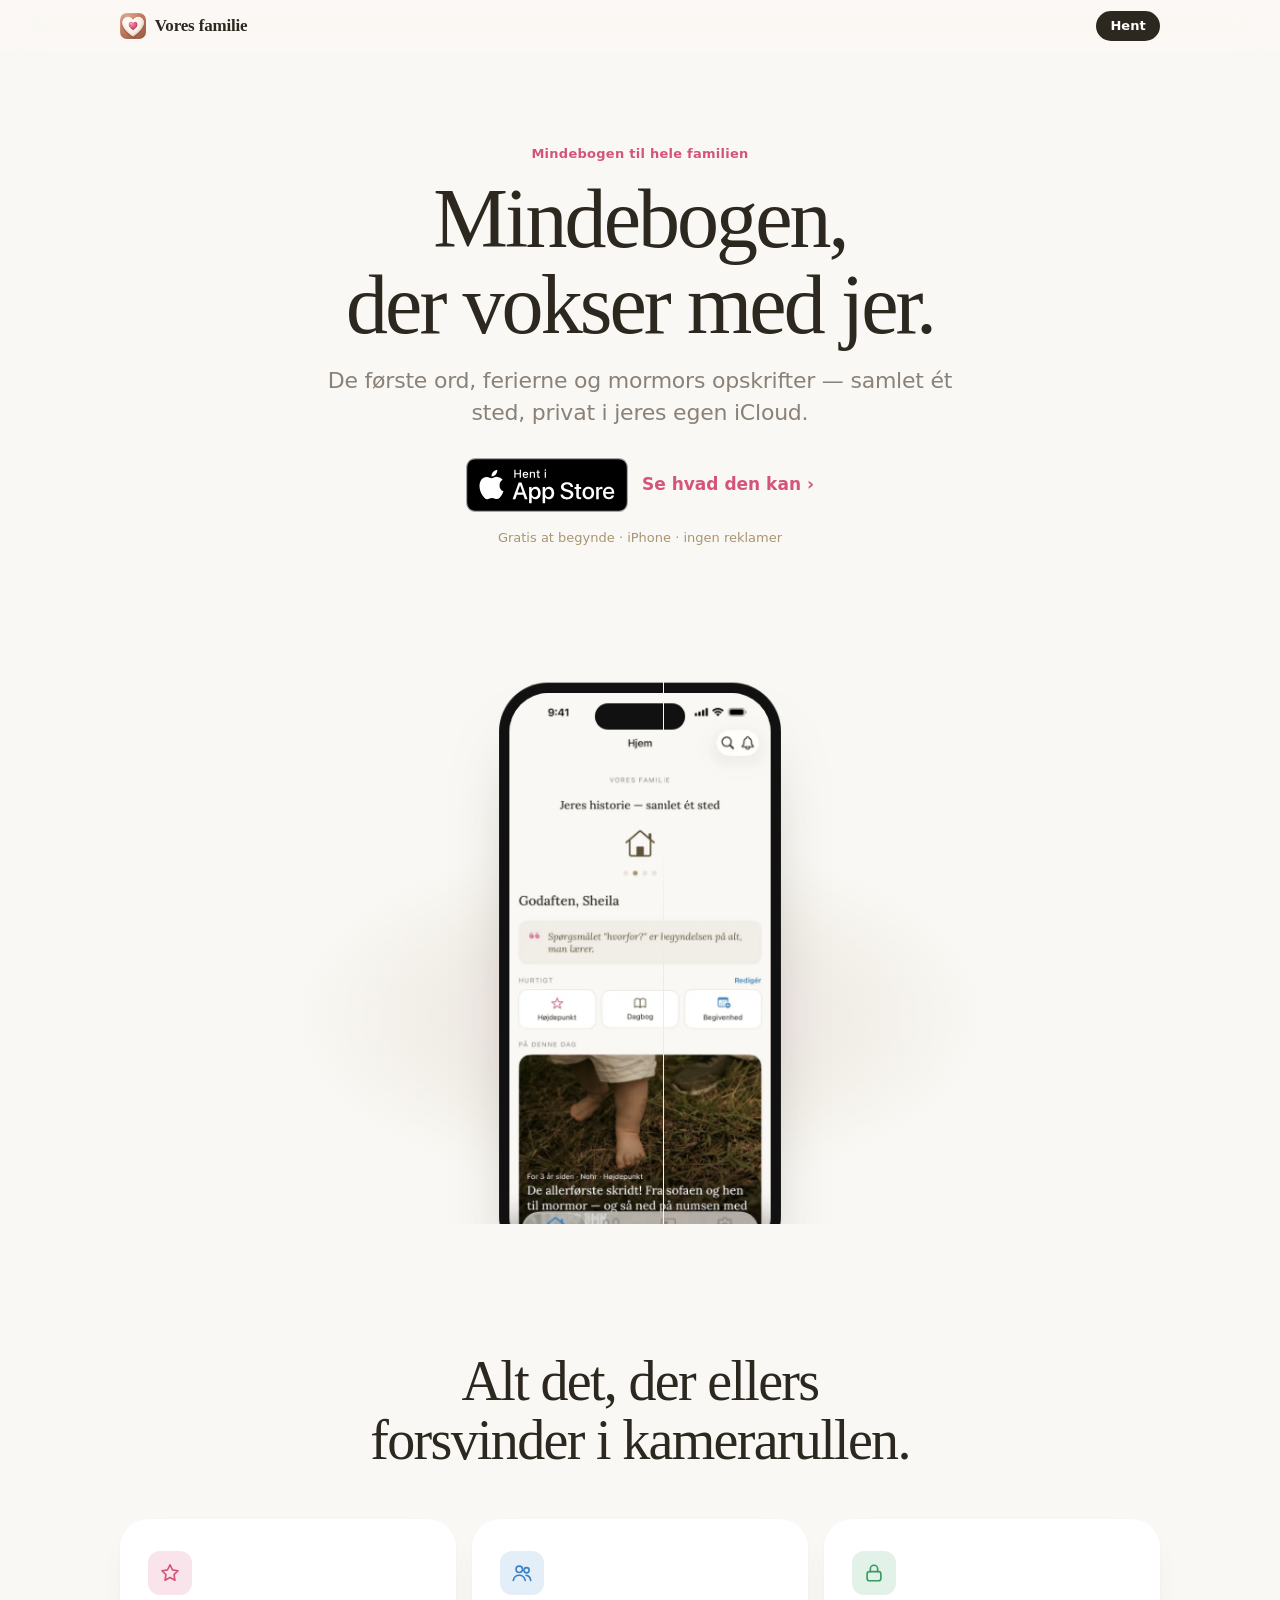
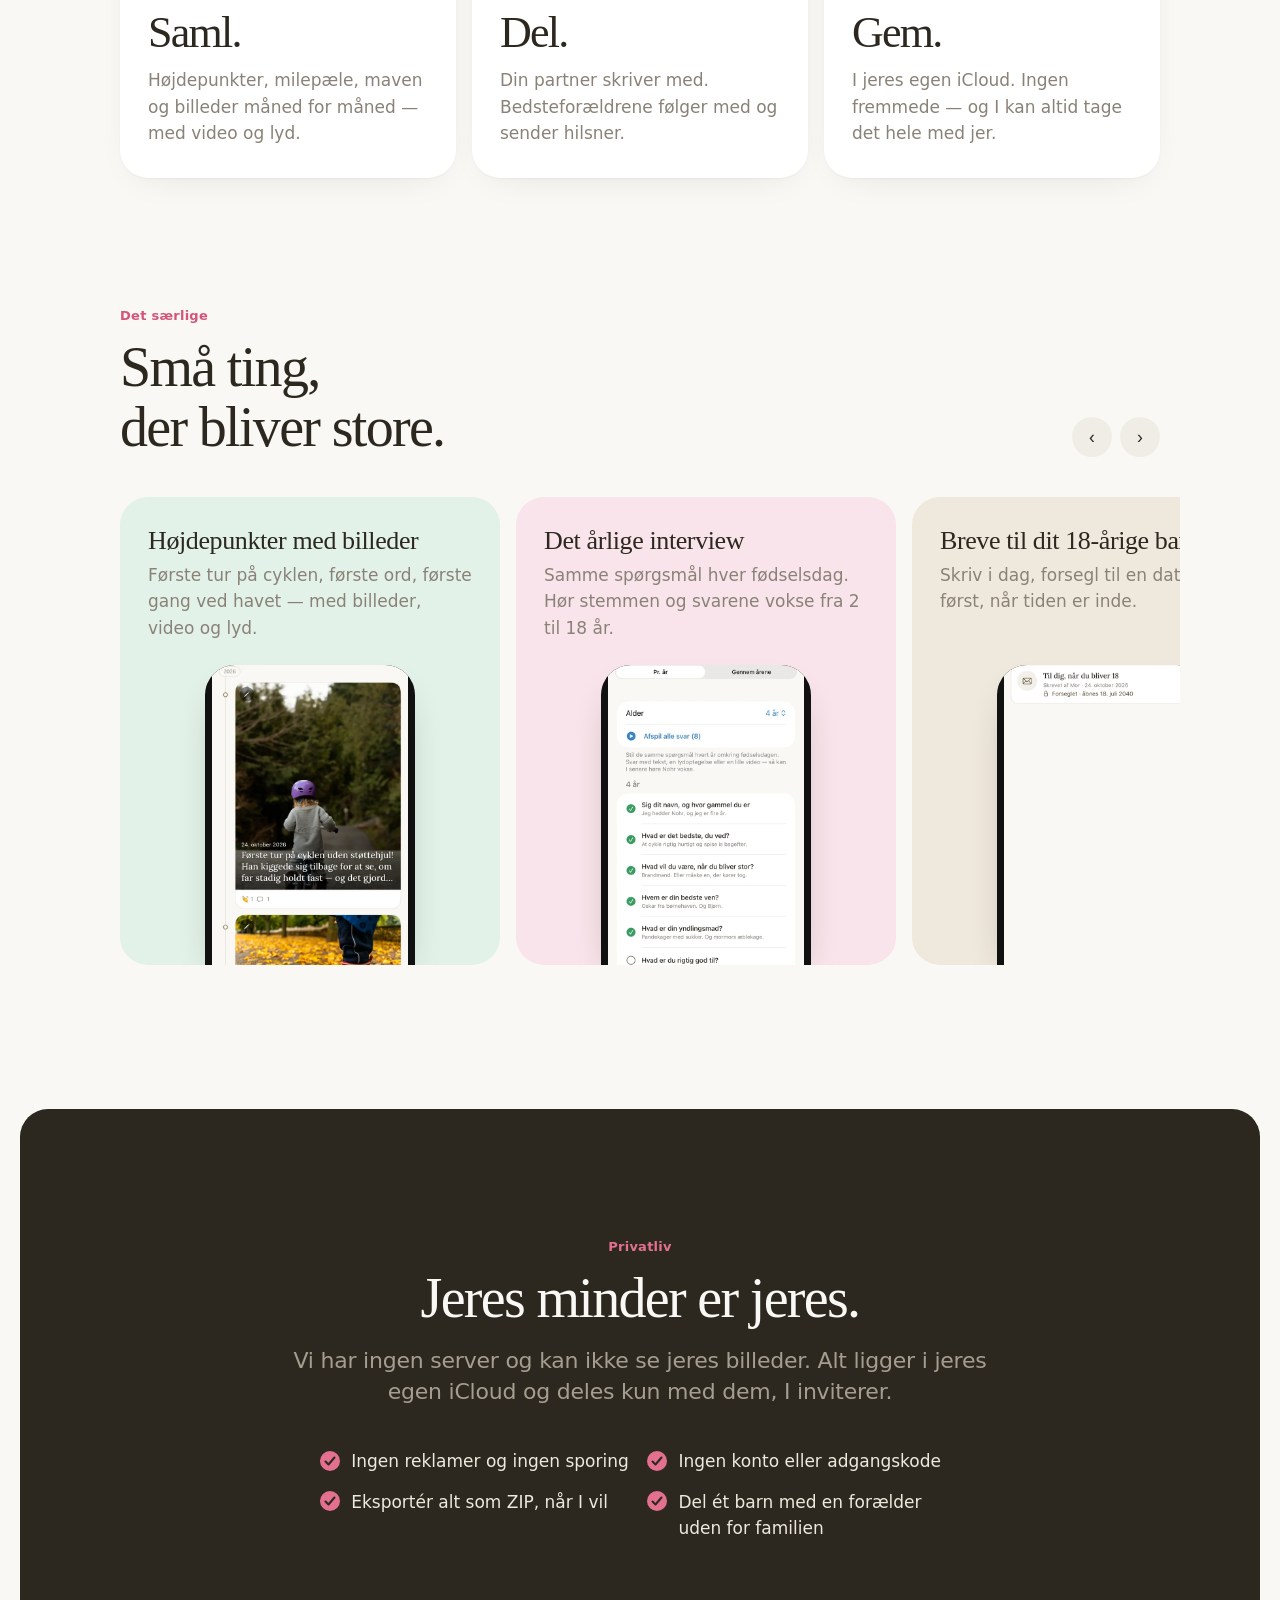
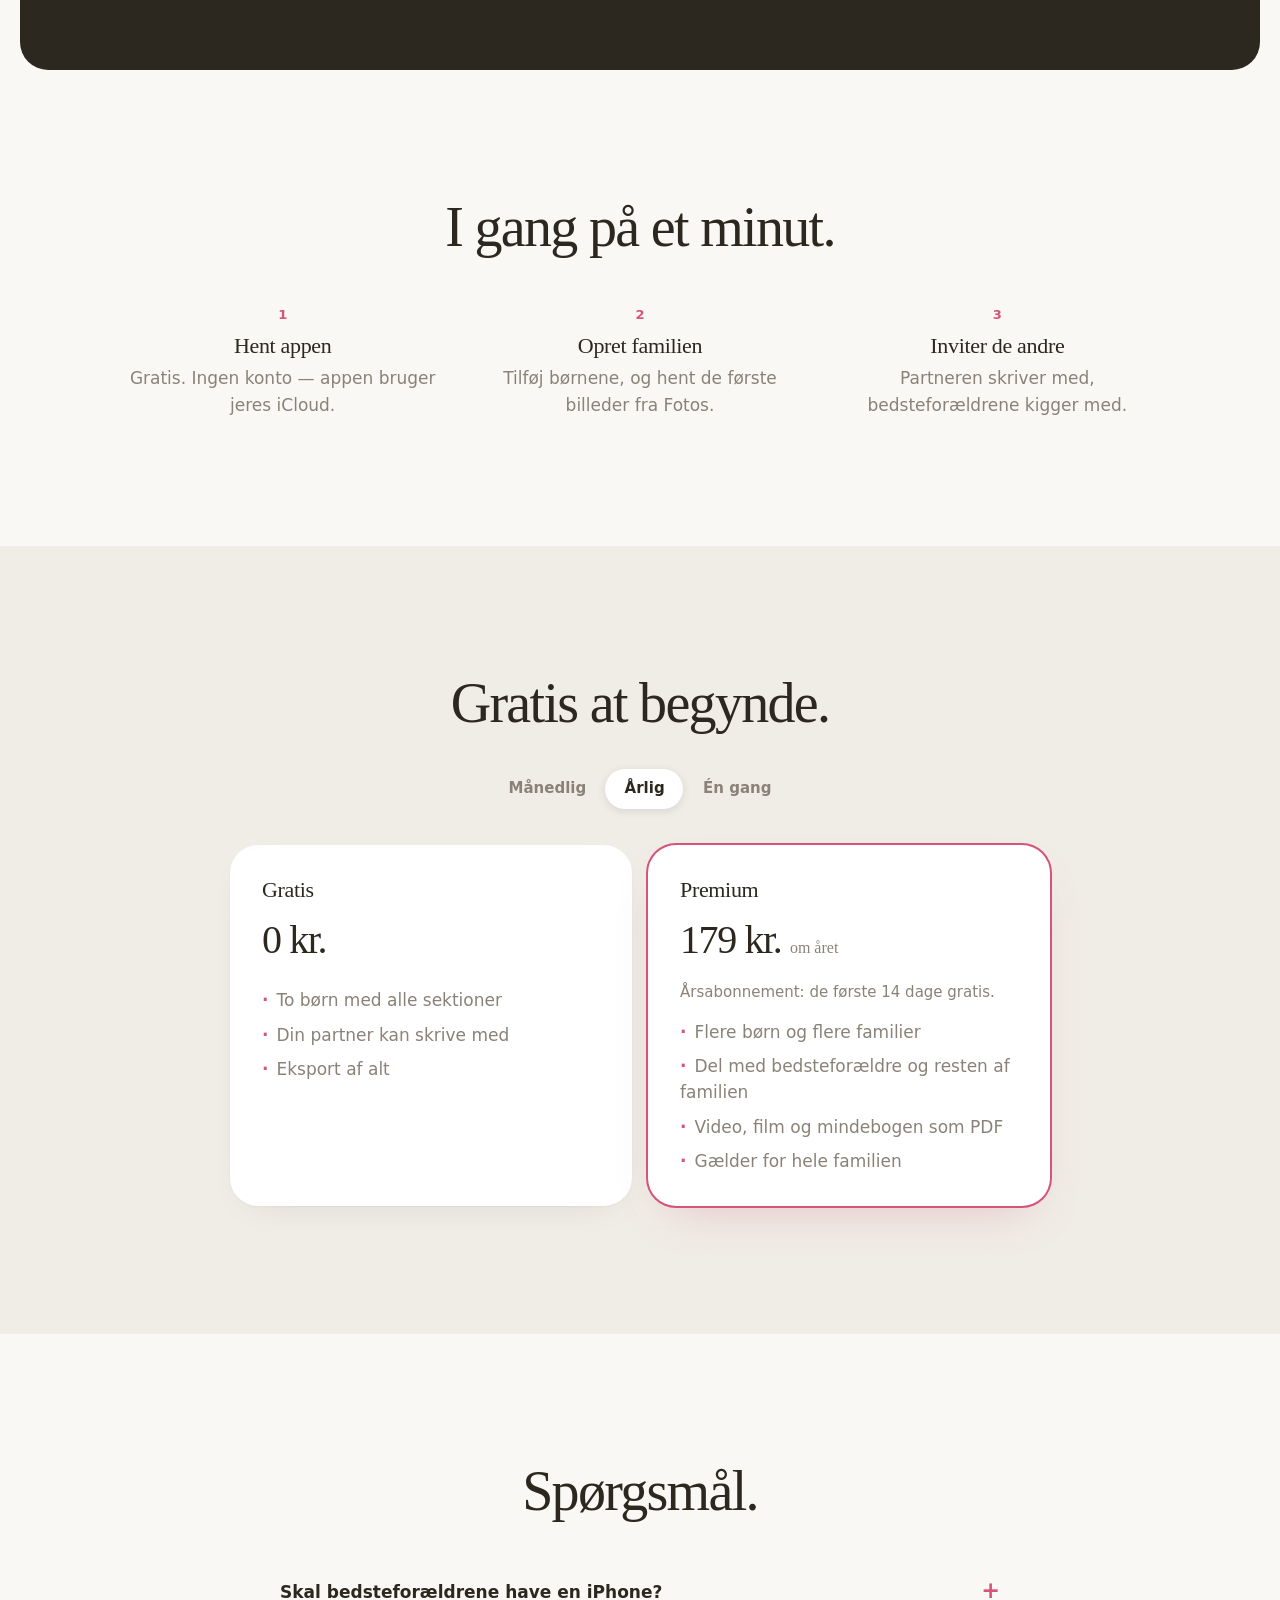
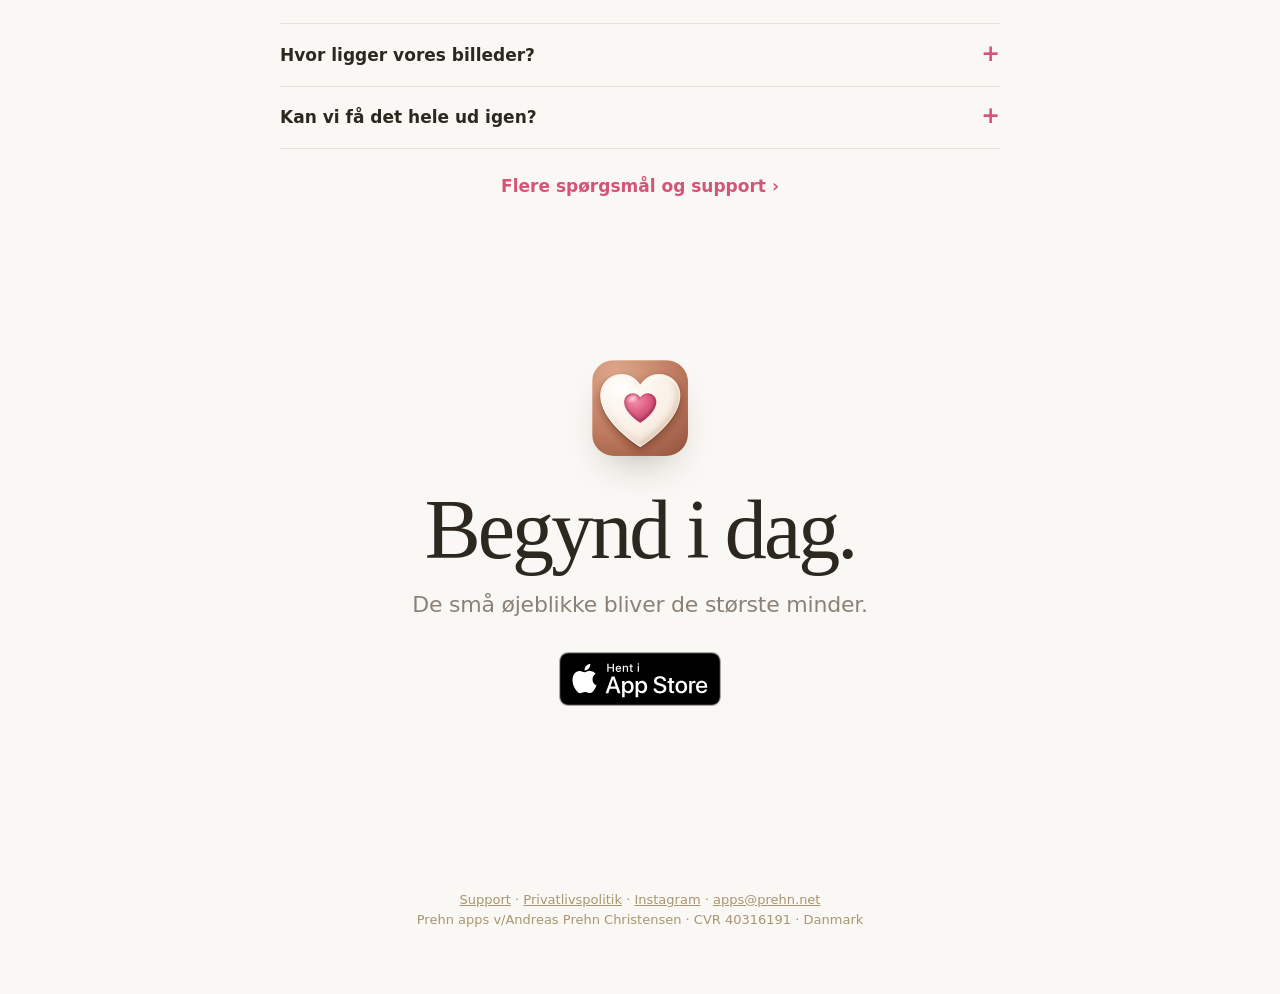
==== vores-familie/index.html @ 6f66a39d "Landing: nye skærmbilleder (nyt design) og billede på Breve-kortet (#50) Co-Authored-By: Claude Opus" ====
<!doctype html>
<html lang="da">
<head>
  <meta charset="utf-8">
  <meta name="viewport" content="width=device-width, initial-scale=1, viewport-fit=cover">
  <title>Vores familie — mindebogen, der vokser med jer</title>
  <meta name="description" content="Saml de første ord, ferierne og mormors opskrifter ét sted — privat i jeres egen iCloud. Mindebogen til hele familien på iPhone.">
  <link rel="icon" href="icon-180.png">
  <link rel="apple-touch-icon" href="icon-180.png">

  <!-- Delingskort på Facebook, Instagram, Messenger og iMessage -->
  <meta property="og:type" content="website">
  <meta property="og:title" content="Vores familie — mindebogen, der vokser med jer">
  <meta property="og:description" content="Saml de første ord, ferierne og mormors opskrifter ét sted — privat i jeres egen iCloud.">
  <meta property="og:image" content="https://apps.prehn.net/vores-familie/og-image.jpg">
  <meta property="og:locale" content="da_DK">
  <meta name="twitter:card" content="summary_large_image">

  <!-- Safari på iPhone viser en lille "Åbn i App Store"-bjælke øverst -->
  <meta name="apple-itunes-app" content="app-id=6823090981">
  <style>
    :root {
      color-scheme: light;
      /* Farver fra appens Theme.swift (lyst tema) */
      --bg:#faf8f4; --bg2:#f0ede6; --card:#ffffff; --text:#2c2820; --muted:#8a8278; --faint:#a89572; --sep:#e8e3db;
      --rose:#d4547a; --tint:#3b82c4; --green:#3a9b62; --brown:#5f5238; --ink:#2c2820;
      --rose-soft:#f8e4ea; --tint-soft:#e3eef8; --green-soft:#e2f2e8; --brown-soft:#efe8dc; --neutral-soft:#f3eee4;
      --radius:28px; --ease:cubic-bezier(.32,.72,0,1);
    }
    * { box-sizing:border-box; }
    html { font-size:100%; -webkit-text-size-adjust:100%; }
    body { margin:0; background:var(--bg); color:var(--text);
           font:1.0625rem/1.55 -apple-system, BlinkMacSystemFont, "SF Pro Text", system-ui, "Segoe UI", sans-serif;
           -webkit-font-smoothing:antialiased; }
    .serif { font-family:"New York", ui-serif, Georgia, "Times New Roman", serif; font-weight:500; }
    .wrap { max-width:1080px; margin:0 auto; padding:0 1.25rem; }
    p { margin:0; }
    a { color:inherit; }

    /* Typografi: tæt tracking og leading på store størrelser, neutral på brødtekst */
    .display { font-size:clamp(2.6rem, 8vw, 5.25rem); line-height:1.02; letter-spacing:-.035em; font-weight:500; margin:0; }
    .h2 { font-size:clamp(2rem, 5.2vw, 3.5rem); line-height:1.06; letter-spacing:-.03em; font-weight:500; margin:0; }
    .h3 { font-size:1.375rem; line-height:1.2; letter-spacing:-.015em; font-weight:500; margin:0 0 .35rem; }
    .eyebrow { font-size:.8125rem; font-weight:600; letter-spacing:.02em; color:var(--rose); margin-bottom:.75rem; }
    .lead { font-size:clamp(1.125rem, 2.2vw, 1.375rem); line-height:1.45; letter-spacing:-.01em; color:var(--muted); }
    .muted { color:var(--muted); }

    /* Glas-navigation: indhold scroller under; kant-fade i stedet for streg */
    .nav { position:fixed; inset:0 0 auto; z-index:20; height:52px;
           background:rgba(251,249,245,.72); backdrop-filter:blur(20px) saturate(180%); -webkit-backdrop-filter:blur(20px) saturate(180%); }
    .nav::after { content:""; position:absolute; left:0; right:0; top:100%; height:14px; pointer-events:none;
                  background:linear-gradient(rgba(44,40,32,.06), transparent); opacity:0; transition:opacity .3s; }
    .nav.scrolled::after { opacity:1; }
    .nav .wrap { height:100%; display:flex; align-items:center; justify-content:space-between; }
    .brand { display:flex; align-items:center; gap:.55rem; font-weight:600; letter-spacing:-.01em; text-decoration:none; }
    .brand img { width:26px; height:26px; border-radius:7px; }
    .pill { display:inline-flex; align-items:center; height:30px; padding:0 .9rem; border-radius:999px; background:var(--ink); color:#fff;
            font-size:.8125rem; font-weight:600; text-decoration:none; }

    /* Tryk-feedback straks ved pointer-down */
    .press { transition:transform .12s ease-out, opacity .12s; }
    .press:active, .press.down { transform:scale(.96); opacity:.85; }

    /* Hero */
    .hero { padding:clamp(6.5rem, 14vw, 9rem) 0 0; text-align:center; overflow:hidden; }
    .hero .lead { max-width:30em; margin:1.1rem auto 1.8rem; }
    .cta-row { display:flex; gap:.9rem; justify-content:center; align-items:center; flex-wrap:wrap; }
    /* Apples officielle "Hent i App Store"-knap (uændret, jf. Apples retningslinjer for marketing) */
    .store { display:inline-block; line-height:0; border-radius:12px; -webkit-tap-highlight-color:transparent; }
    .store img { height:54px; width:auto; display:block; }
    .store:focus-visible { outline:2px solid var(--rose); outline-offset:4px; }
    .link { color:var(--rose); font-weight:600; text-decoration:none; }
    .link:hover { text-decoration:underline; }
    .fine { font-size:.8125rem; color:var(--faint); margin-top:1rem; }

    /* Telefon, der rejser sig når man scroller (parallax via transform) */
    .stage { position:relative; margin-top:3.5rem; height:clamp(420px, 70vw, 620px); }
    .glow { position:absolute; left:50%; top:30%; width:min(900px, 140vw); aspect-ratio:2/1; transform:translateX(-50%);
            background:radial-gradient(closest-side, #f8e4ea 0%, #f0ede6 45%, transparent 75%); filter:blur(10px); }
    .phone { position:absolute; left:50%; top:0; width:300px; height:620px; margin-left:-150px; border-radius:52px;
             background:#111; padding:11px; box-shadow:0 50px 80px -40px rgba(44,40,32,.5), 0 0 0 1px rgba(255,255,255,.06) inset;
             will-change:transform; }
    .screen { position:relative; height:100%; border-radius:42px; background:var(--bg); overflow:hidden; padding:0; text-align:left; }
    .screen img { display:block; width:100%; height:100%; object-fit:cover; object-position:top; }
    .screen::before { content:""; position:absolute; top:11px; left:50%; transform:translateX(-50%); width:96px; height:28px; border-radius:20px; background:#111; }
    .hi { font-size:1.5rem; letter-spacing:-.02em; }
    .q { background:var(--bg2); border-radius:14px; padding:.7rem .85rem; font-size:.8125rem; font-style:italic; color:var(--muted); margin:.7rem 0 1rem; }
    .lbl { font-size:.6875rem; font-weight:600; letter-spacing:.06em; color:var(--faint); margin-bottom:.5rem; }
    .post { display:flex; gap:.6rem; background:#fff; border-radius:14px; padding:.5rem; margin-bottom:.5rem; box-shadow:0 1px 0 rgba(44,40,32,.05); }
    .post i { width:48px; height:48px; border-radius:10px; flex-shrink:0; }
    .post b { display:block; font-size:.625rem; font-weight:500; color:var(--faint); }
    .post span { font-size:.8125rem; line-height:1.3; }

    /* Sektioner */
    section { padding:clamp(4.5rem, 10vw, 8rem) 0; }
    .center { text-align:center; }
    .center .lead { max-width:32em; margin:1rem auto 0; }

    /* Tre løfter: store tal-agtige ord */
    .trio { display:grid; gap:1rem; margin-top:3rem; }
    @media (min-width:800px) { .trio { grid-template-columns:repeat(3,1fr); } }
    .tile { background:var(--card); border-radius:var(--radius); padding:2rem 1.75rem; text-align:left;
            box-shadow:0 1px 2px rgba(44,40,32,.04), 0 12px 40px -24px rgba(44,40,32,.18); }
    .tile .big { font-size:2.75rem; line-height:1; letter-spacing:-.04em; font-weight:500; margin-bottom:.8rem; }

    /* Funktioner som vandret karrusel med snap (native momentum + rubber-band på iOS) */
    .rail-head { display:flex; justify-content:space-between; align-items:end; gap:1rem; }
    .arrows { display:none; gap:.5rem; }
    @media (min-width:800px) { .arrows { display:flex; } }
    .arrow { width:40px; height:40px; border-radius:50%; border:0; background:var(--bg2); color:var(--text); font-size:1.1rem; cursor:pointer; }
    .rail { display:flex; gap:1rem; overflow-x:auto; scroll-snap-type:x mandatory; scroll-padding-inline:1.25rem;
            padding:2.5rem 1.25rem 1rem; margin:0 -1.25rem; scrollbar-width:none; overscroll-behavior-x:contain; }
    .rail::-webkit-scrollbar { display:none; }
    .slide { flex:0 0 min(82vw, 380px); scroll-snap-align:start; border-radius:var(--radius); padding:1.75rem; min-height:440px;
             display:flex; flex-direction:column; justify-content:space-between; overflow:hidden; position:relative; }
    .slide .h3 { font-size:1.625rem; }
    .slide p { color:var(--muted); }
    .slide .h3 { color:var(--text); }
    .slide .art { align-self:center; width:100%; max-width:260px; aspect-ratio:1; border-radius:22px; margin-top:1.5rem;
                  background:rgba(255,255,255,.6); display:flex; align-items:center; justify-content:center; }
    .slide .art svg { width:96px; height:96px; fill:none; stroke:currentColor; stroke-width:1.6; stroke-linecap:round; stroke-linejoin:round; }
    /* Skærmbillede fra appen som en lille telefon, der "stikker op" fra bunden af kortet */
    .slide .art.shot { aspect-ratio:auto; max-width:210px; height:300px; margin:1.5rem auto -1.75rem; background:#111;
                       border-radius:30px 30px 0 0; padding:7px 7px 0; overflow:hidden;
                       box-shadow:0 20px 40px -20px rgba(44,40,32,.45); }
    .slide .art.shot img { display:block; width:100%; height:auto; border-radius:24px 24px 0 0; }
    .sym { width:44px; height:44px; border-radius:12px; display:flex; align-items:center; justify-content:center; margin-bottom:1rem; }
    .sym svg { width:22px; height:22px; fill:none; stroke:currentColor; stroke-width:1.8; stroke-linecap:round; stroke-linejoin:round; }

    /* Privatliv: mørk, rolig */
    .dark { background:var(--ink); color:#faf8f4; border-radius:var(--radius); margin:0 1.25rem; }
    .dark .lead { color:#a59d90; }
    .dark .eyebrow { color:#e3708f; }
    .ticks { list-style:none; padding:0; margin:2.5rem auto 0; max-width:640px; display:grid; gap:.9rem; text-align:left; }
    @media (min-width:700px) { .ticks { grid-template-columns:1fr 1fr; } }
    .ticks li { display:flex; gap:.7rem; color:#eee8dd; }
    .ticks li::before { content:""; flex-shrink:0; width:20px; height:20px; margin-top:.15rem; border-radius:50%; background:#e3708f
      url("data:image/svg+xml,%3Csvg xmlns='http://www.w3.org/2000/svg' viewBox='0 0 20 20'%3E%3Cpath d='M5.5 10.5l3 3 6-7' fill='none' stroke='%232c2820' stroke-width='2' stroke-linecap='round' stroke-linejoin='round'/%3E%3C/svg%3E") center/contain no-repeat; }

    /* Trin */
    .steps { display:grid; gap:2rem; margin-top:3rem; }
    @media (min-width:800px) { .steps { grid-template-columns:repeat(3,1fr); } }
    .num { font-size:.8125rem; font-weight:600; color:var(--rose); margin-bottom:.5rem; }

    /* Pris: segmenteret kontrol */
    .seg { display:inline-flex; background:var(--bg2); border-radius:999px; padding:4px; margin-top:2rem; position:relative; }
    .seg button { position:relative; z-index:1; border:0; background:none; font:inherit; font-size:.9375rem; font-weight:600; padding:.5rem 1.2rem; border-radius:999px; cursor:pointer; color:var(--muted); transition:color .25s; }
    .seg button[aria-pressed=true] { color:var(--text); }
    .seg .thumb { position:absolute; top:4px; bottom:4px; border-radius:999px; background:#fff; box-shadow:0 2px 8px rgba(44,40,32,.12);
                  transition:left .4s var(--ease), width .4s var(--ease); }
    .prices { display:grid; gap:1rem; margin-top:2rem; text-align:left; }
    @media (min-width:800px) { .prices { grid-template-columns:1fr 1fr; max-width:820px; margin-inline:auto; } }
    .price { background:var(--card); border-radius:var(--radius); padding:2rem; box-shadow:0 1px 2px rgba(44,40,32,.04), 0 12px 40px -24px rgba(44,40,32,.18); }
    .price.premium { box-shadow:0 0 0 2px var(--rose), 0 20px 50px -24px rgba(201,74,112,.35); }
    .amount { font-size:2.5rem; letter-spacing:-.035em; font-weight:500; margin:.4rem 0 1rem; }
    .amount small { font-size:1rem; letter-spacing:0; font-weight:500; color:var(--muted); }
    .price ul { list-style:none; padding:0; margin:0; display:grid; gap:.5rem; color:var(--muted); }
    .price li::before { content:"·"; color:var(--rose); font-weight:700; margin-right:.5rem; }

    /* FAQ */
    .faq { max-width:720px; margin:2.5rem auto 0; }
    details { border-bottom:1px solid var(--sep); padding:1.1rem 0; }
    summary { cursor:pointer; list-style:none; display:flex; justify-content:space-between; gap:1rem; font-weight:600; font-size:1.0625rem; }
    summary::-webkit-details-marker { display:none; }
    summary::after { content:"+"; color:var(--rose); font-size:1.4rem; line-height:1; transition:transform .3s var(--ease); }
    details[open] summary::after { transform:rotate(45deg); }
    details p { margin-top:.6rem; color:var(--muted); }

    footer { padding:3rem 0 4rem; font-size:.8125rem; color:var(--faint); text-align:center; }

    /* Indtoning når sektioner kommer ind i billedet */
    .reveal { opacity:0; transform:translateY(24px); transition:opacity .9s var(--ease), transform .9s var(--ease); }
    .reveal.in { opacity:1; transform:none; }

    @media (prefers-reduced-motion: reduce) {
      .reveal { transform:none; transition:opacity .3s ease; }
      .phone { transform:none !important; }
      .seg .thumb, summary::after { transition:none; }
      .press:active, .press.down { transform:none; }
    }
    @media (prefers-reduced-transparency: reduce) {
      .nav { background:var(--bg); backdrop-filter:none; -webkit-backdrop-filter:none; }
    }
  </style>
</head>
<body>

<nav class="nav" id="nav">
  <div class="wrap">
    <a class="brand serif" href="#top"><img src="icon-180.png" alt="">Vores familie</a>
    <a class="pill press" href="#hent">Hent</a>
  </div>
</nav>

<main id="top">
  <section class="hero">
    <div class="wrap">
      <div class="eyebrow">Mindebogen til hele familien</div>
      <h1 class="display serif">Mindebogen,<br>der vokser med jer.</h1>
      <p class="lead">De første ord, ferierne og mormors opskrifter — samlet ét sted, privat i jeres egen iCloud.</p>
      <div class="cta-row">
        <a class="store press" href="https://apps.apple.com/dk/app/vores-familie/id6823090981" aria-label="Hent Vores familie i App Store"><img src="img/app-store-badge-da.svg" alt="Hent i App Store" width="162" height="54"></a>
        <a class="link" href="#funktioner">Se hvad den kan ›</a>
      </div>
      <p class="fine">Gratis at begynde · iPhone · ingen reklamer</p>
    </div>

    <div class="stage" aria-hidden="true">
      <div class="glow"></div>
      <div class="phone" id="phone">
        <div class="screen">
          <img src="img/01-hjem.webp" alt="Hjem i Vores familie: hilsen, dagens citat, På denne dag og Seneste i familien" width="600" height="1304">
        </div>
      </div>
    </div>
  </section>

  <!-- Tre løfter -->
  <section class="center">
    <div class="wrap">
      <h2 class="h2 serif reveal">Alt det, der ellers<br>forsvinder i kamerarullen.</h2>
      <div class="trio">
        <div class="tile reveal"><div class="sym" style="background:var(--rose-soft);color:var(--rose)"><svg viewBox="0 0 24 24"><path d="M12 3l2.7 5.6 6.1.9-4.4 4.3 1 6.1L12 17l-5.4 2.9 1-6.1L3.2 9.5l6.1-.9z"/></svg></div><div class="big serif">Saml.</div><p class="muted">Højdepunkter, milepæle, maven og billeder måned for måned — med video og lyd.</p></div>
        <div class="tile reveal"><div class="sym" style="background:var(--tint-soft);color:var(--tint)"><svg viewBox="0 0 24 24"><circle cx="9" cy="8" r="3.5"/><path d="M2.5 20c.8-3.6 3.5-5.5 6.5-5.5s5.7 1.9 6.5 5.5"/><circle cx="17" cy="9" r="2.8"/><path d="M16.5 14.6c2.6.2 4.4 1.9 5 5.4"/></svg></div><div class="big serif">Del.</div><p class="muted">Din partner skriver med. Bedsteforældrene følger med og sender hilsner.</p></div>
        <div class="tile reveal"><div class="sym" style="background:var(--green-soft);color:var(--green)"><svg viewBox="0 0 24 24"><rect x="4.5" y="10.5" width="15" height="10" rx="2.5"/><path d="M8 10.5V7.5a4 4 0 0 1 8 0v3"/></svg></div><div class="big serif">Gem.</div><p class="muted">I jeres egen iCloud. Ingen fremmede — og I kan altid tage det hele med jer.</p></div>
      </div>
    </div>
  </section>

  <!-- Funktioner: swipe-karrusel -->
  <section id="funktioner" style="padding-top:0">
    <div class="wrap">
      <div class="rail-head reveal">
        <div><div class="eyebrow">Det særlige</div><h2 class="h2 serif">Små ting,<br>der bliver store.</h2></div>
        <div class="arrows"><button class="arrow press" data-dir="-1" aria-label="Forrige">‹</button><button class="arrow press" data-dir="1" aria-label="Næste">›</button></div>
      </div>
      <div class="rail" id="rail">
        <article class="slide" style="background:var(--green-soft);color:var(--green)"><div><h3 class="h3 serif">Højdepunkter med billeder</h3><p>Første tur på cyklen, første ord, første gang ved havet — med billeder, video og lyd.</p></div><div class="art shot"><img src="img/04-hoejdepunkter.webp" alt="Højdepunkt: første tur på cyklen" loading="lazy" width="600" height="1304"></div></article>
        <article class="slide" style="background:var(--rose-soft);color:var(--rose)"><div><h3 class="h3 serif">Det årlige interview</h3><p>Samme spørgsmål hver fødselsdag. Hør stemmen og svarene vokse fra 2 til 18 år.</p></div><div class="art shot"><img src="img/05-interview.webp" alt="Det årlige interview med svar fra 4 år" loading="lazy" width="600" height="1304"></div></article>
        <article class="slide" style="background:var(--brown-soft);color:var(--brown)"><div><h3 class="h3 serif">Breve til dit 18-årige barn</h3><p>Skriv i dag, forsegl til en dato. Åbnes først, når tiden er inde.</p></div><div class="art shot"><img src="img/11-breve.webp" alt="Brevet Til dig, når du bliver 18 — forseglet til 2040" loading="lazy" width="600" height="1304"></div></article>
        <article class="slide" style="background:var(--green-soft);color:var(--green)"><div><h3 class="h3 serif">Mindebogen som rigtig bog</h3><p>Ét kapitel for hvert år — som PDF til skærmen eller klar til trykkeriet.</p></div><div class="art"><svg viewBox="0 0 24 24"><path d="M5 4.5h11.5A2.5 2.5 0 0 1 19 7v13H7.5A2.5 2.5 0 0 1 5 17.5z"/><path d="M5 17.5A2.5 2.5 0 0 1 7.5 15H19"/></svg></div></article>
        <article class="slide" style="background:var(--neutral-soft);color:var(--brown)"><div><h3 class="h3 serif">Familiens opskrifter</h3><p>Mormors æblekage og historien bag, delt med hele familien.</p></div><div class="art shot"><img src="img/08-opskrifter.webp" alt="Familiens opskrifter: Fars pandekager og Mormors æblekage" loading="lazy" width="600" height="1304"></div></article>
        <article class="slide" style="background:var(--brown-soft);color:var(--brown)"><div><h3 class="h3 serif">Familiens traditioner</h3><p>Juleaftens rækkefølge og fødselsdagssangen — husket og givet videre.</p></div><div class="art shot"><img src="img/09-traditioner.webp" alt="Traditionen Juleaften hos farmor" loading="lazy" width="600" height="1304"></div></article>
        <article class="slide" style="background:var(--tint-soft);color:var(--tint)"><div><h3 class="h3 serif">Rejser og steder</h3><p>Sommerferien i Skagen med billeder og kort — så I kan huske, hvor det hele skete.</p></div><div class="art shot"><img src="img/10-rejser.webp" alt="Rejsen Sommerferie i Skagen med kort" loading="lazy" width="600" height="1304"></div></article>
      </div>
    </div>
  </section>

  <!-- Privatliv -->
  <section class="dark center">
    <div class="wrap">
      <div class="eyebrow reveal">Privatliv</div>
      <h2 class="h2 serif reveal">Jeres minder er jeres.</h2>
      <p class="lead reveal">Vi har ingen server og kan ikke se jeres billeder. Alt ligger i jeres egen iCloud og deles kun med dem, I inviterer.</p>
      <ul class="ticks reveal">
        <li>Ingen reklamer og ingen sporing</li>
        <li>Ingen konto eller adgangskode</li>
        <li>Eksportér alt som ZIP, når I vil</li>
        <li>Del ét barn med en forælder uden for familien</li>
      </ul>
    </div>
  </section>

  <!-- Trin -->
  <section class="center">
    <div class="wrap">
      <h2 class="h2 serif reveal">I gang på et minut.</h2>
      <div class="steps">
        <div class="reveal"><div class="num">1</div><h3 class="h3 serif">Hent appen</h3><p class="muted">Gratis. Ingen konto — appen bruger jeres iCloud.</p></div>
        <div class="reveal"><div class="num">2</div><h3 class="h3 serif">Opret familien</h3><p class="muted">Tilføj børnene, og hent de første billeder fra Fotos.</p></div>
        <div class="reveal"><div class="num">3</div><h3 class="h3 serif">Inviter de andre</h3><p class="muted">Partneren skriver med, bedsteforældrene kigger med.</p></div>
      </div>
    </div>
  </section>

  <!-- Pris -->
  <section class="center" style="background:var(--bg2)">
    <div class="wrap">
      <h2 class="h2 serif reveal">Gratis at begynde.</h2>
      <div class="seg reveal" id="seg" role="group" aria-label="Betaling">
        <span class="thumb" id="thumb"></span>
        <button class="press" aria-pressed="false" data-p="md">Månedlig</button>
        <button class="press" aria-pressed="true" data-p="yr">Årlig</button>
        <button class="press" aria-pressed="false" data-p="once">Én gang</button>
      </div>
      <div class="prices">
        <div class="price reveal">
          <h3 class="h3 serif">Gratis</h3>
          <div class="amount serif">0 kr.</div>
          <ul><li>To børn med alle sektioner</li><li>Din partner kan skrive med</li><li>Eksport af alt</li></ul>
        </div>
        <div class="price premium reveal">
          <h3 class="h3 serif">Premium</h3>
          <div class="amount serif" id="amount">179 kr. <small>om året</small></div>
          <p class="muted" style="margin:-.4rem 0 .9rem;font-size:.9375rem">Årsabonnement: de første 14 dage gratis.</p>
          <ul><li>Flere børn og flere familier</li><li>Del med bedsteforældre og resten af familien</li><li>Video, film og mindebogen som PDF</li><li>Gælder for hele familien</li></ul>
        </div>
      </div>
    </div>
  </section>

  <!-- FAQ -->
  <section>
    <div class="wrap">
      <h2 class="h2 serif center reveal">Spørgsmål.</h2>
      <div class="faq">
        <details><summary>Skal bedsteforældrene have en iPhone?</summary><p>Ja, appen findes til iPhone.</p></details>
        <details><summary>Hvor ligger vores billeder?</summary><p>I jeres egen iCloud. Vi har ingen server og kan ikke se jeres indhold.</p></details>
        <details><summary>Kan vi få det hele ud igen?</summary><p>Ja. Under Mere → Eksportér alt får I én ZIP-fil med billeder, video, tekster og en PDF-mindebog for hvert barn.</p></details>
      </div>
      <p class="center" style="margin-top:1.5rem"><a class="link" href="support/">Flere spørgsmål og support ›</a></p>
    </div>
  </section>

  <!-- Sidste opfordring -->
  <section class="center" id="hent" style="padding-top:2rem">
    <div class="wrap">
      <img src="icon-180.png" alt="" width="96" height="96" style="border-radius:22px; box-shadow:0 20px 40px -20px rgba(44,40,32,.4)" class="reveal">
      <h2 class="display serif reveal" style="margin-top:1.5rem">Begynd i dag.</h2>
      <p class="lead reveal" style="margin:1rem auto 2rem">De små øjeblikke bliver de største minder.</p>
      <a class="store press" href="https://apps.apple.com/dk/app/vores-familie/id6823090981" aria-label="Hent Vores familie i App Store"><img src="img/app-store-badge-da.svg" alt="Hent i App Store" width="162" height="54"></a>
    </div>
  </section>
</main>

<footer>
  <a href="support/">Support</a> · <a href="privatliv/">Privatlivspolitik</a> · <a href="https://www.instagram.com/voresfamilieapp/">Instagram</a> · <a href="mailto:apps@prehn.net">apps@prehn.net</a><br>
  Prehn apps v/Andreas Prehn Christensen · CVR 40316191 · Danmark
</footer>

<script>
  const reduce = matchMedia('(prefers-reduced-motion: reduce)').matches;

  // Kant-skygge under glas-navigationen, kun når indhold ligger under den
  const nav = document.getElementById('nav');
  const phone = document.getElementById('phone');
  let ticking = false;
  function onScroll() {
    if (ticking) return; ticking = true;
    requestAnimationFrame(() => {
      const y = scrollY;
      nav.classList.toggle('scrolled', y > 4);
      // Telefonen rejser sig og retter sig op, mens man scroller forbi toppen
      if (!reduce) {
        const t = Math.min(y / 500, 1);
        phone.style.transform = `translateY(${60 - t * 60}px) scale(${0.94 + t * 0.06})`;
      }
      ticking = false;
    });
  }
  addEventListener('scroll', onScroll, { passive:true }); onScroll();

  // Feedback på pointer-down (ikke først ved slip)
  document.querySelectorAll('.press').forEach(el => {
    el.addEventListener('pointerdown', () => el.classList.add('down'));
    ['pointerup','pointerleave','pointercancel'].forEach(e => el.addEventListener(e, () => el.classList.remove('down')));
  });

  // Indtoning når sektioner kommer i syne
  const io = new IntersectionObserver(es => es.forEach(e => { if (e.isIntersecting) { e.target.classList.add('in'); io.unobserve(e.target); } }),
                                      { rootMargin:'0px 0px -10% 0px' });
  document.querySelectorAll('.reveal').forEach(el => io.observe(el));

  // Pile til karrusellen (scroll-snap giver momentum og fjeder på iPhone)
  const rail = document.getElementById('rail');
  document.querySelectorAll('.arrow').forEach(b => b.addEventListener('click', () => {
    const w = rail.querySelector('.slide').getBoundingClientRect().width + 16;
    rail.scrollBy({ left: w * +b.dataset.dir, behavior: reduce ? 'auto' : 'smooth' });
  }));

  // Segmenteret pris-vælger med glidende markør
  const seg = document.getElementById('seg'), thumb = document.getElementById('thumb'), amount = document.getElementById('amount');
  function place(btn) { thumb.style.left = btn.offsetLeft + 'px'; thumb.style.width = btn.offsetWidth + 'px'; }
  seg.querySelectorAll('button').forEach(b => b.addEventListener('click', () => {
    seg.querySelectorAll('button').forEach(x => x.setAttribute('aria-pressed', x === b));
    place(b);
    amount.innerHTML = { yr: '179 kr. <small>om året</small>', md: '19 kr. <small>om måneden</small>', once: '499 kr. <small>én gang, for altid</small>' }[b.dataset.p];
  }));
  addEventListener('load', () => place(seg.querySelector('[aria-pressed=true]')));
  addEventListener('resize', () => place(seg.querySelector('[aria-pressed=true]')));
</script>
</body>
</html>
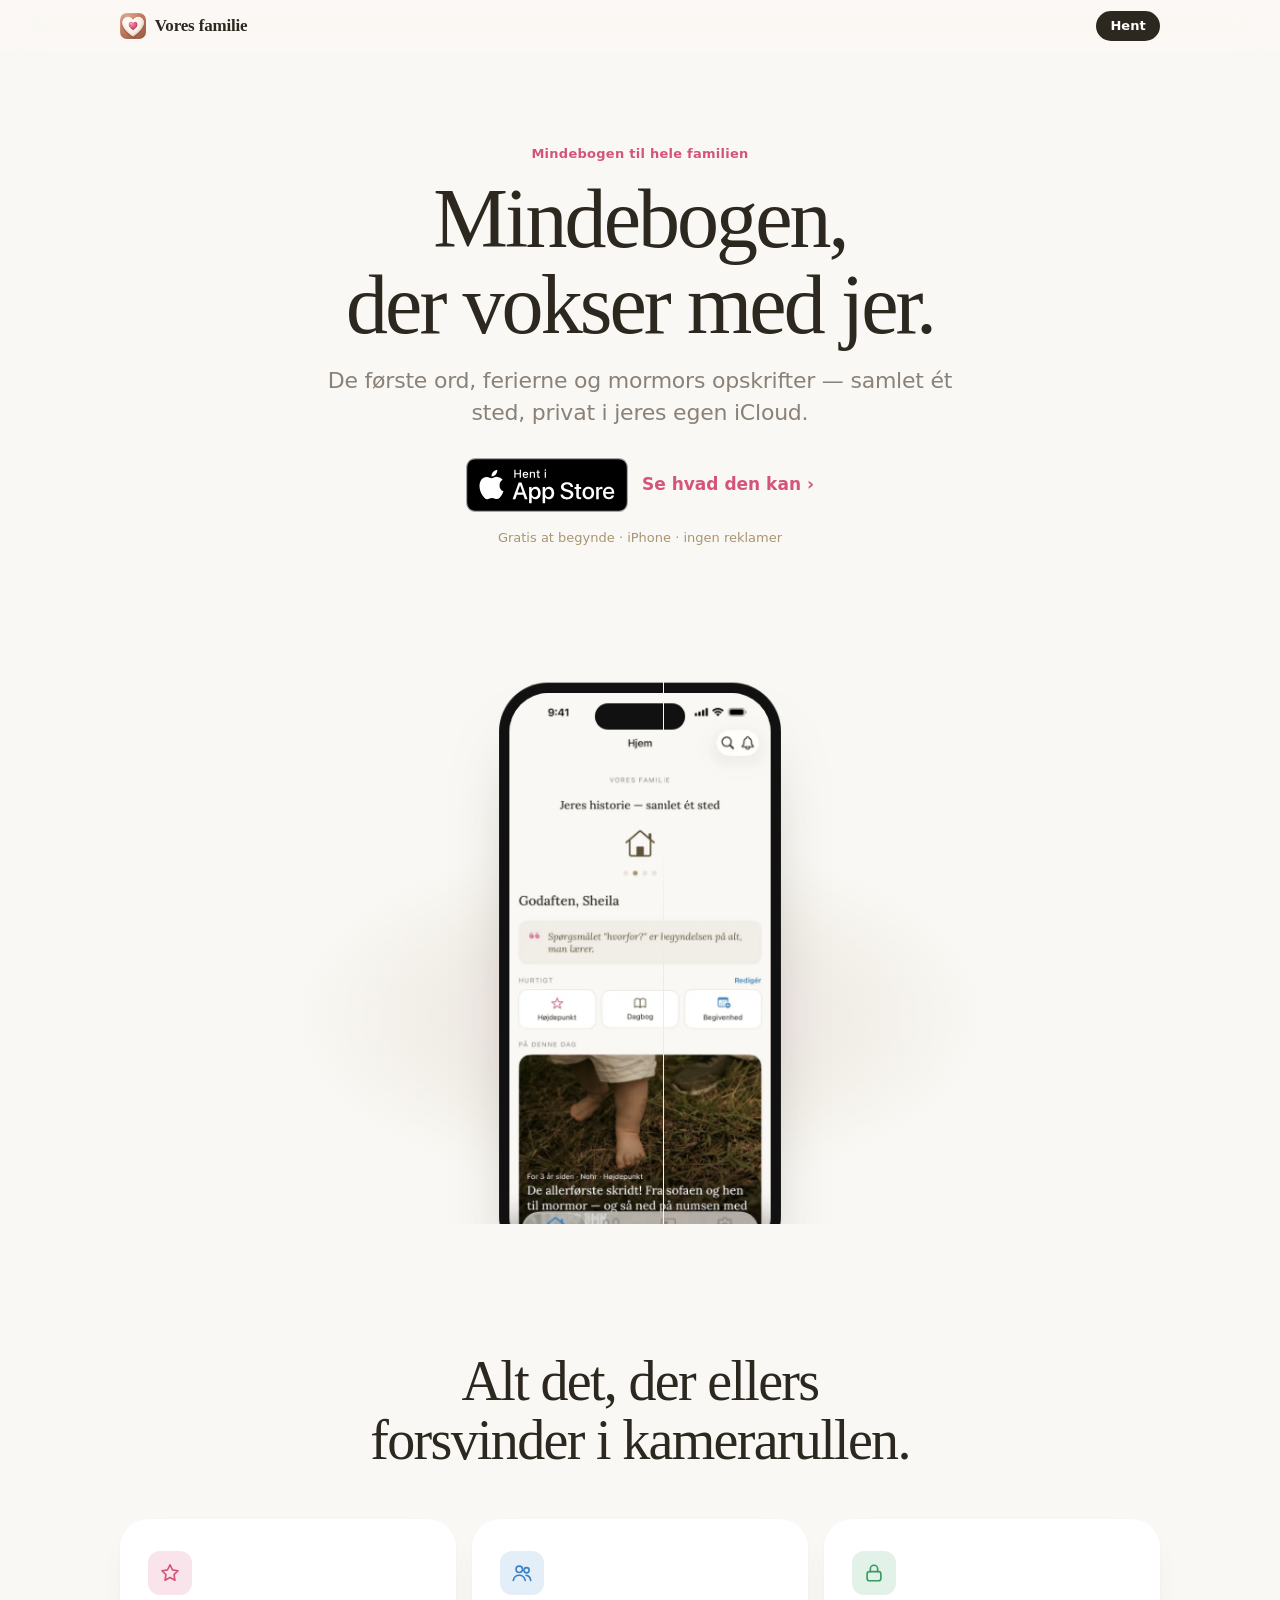
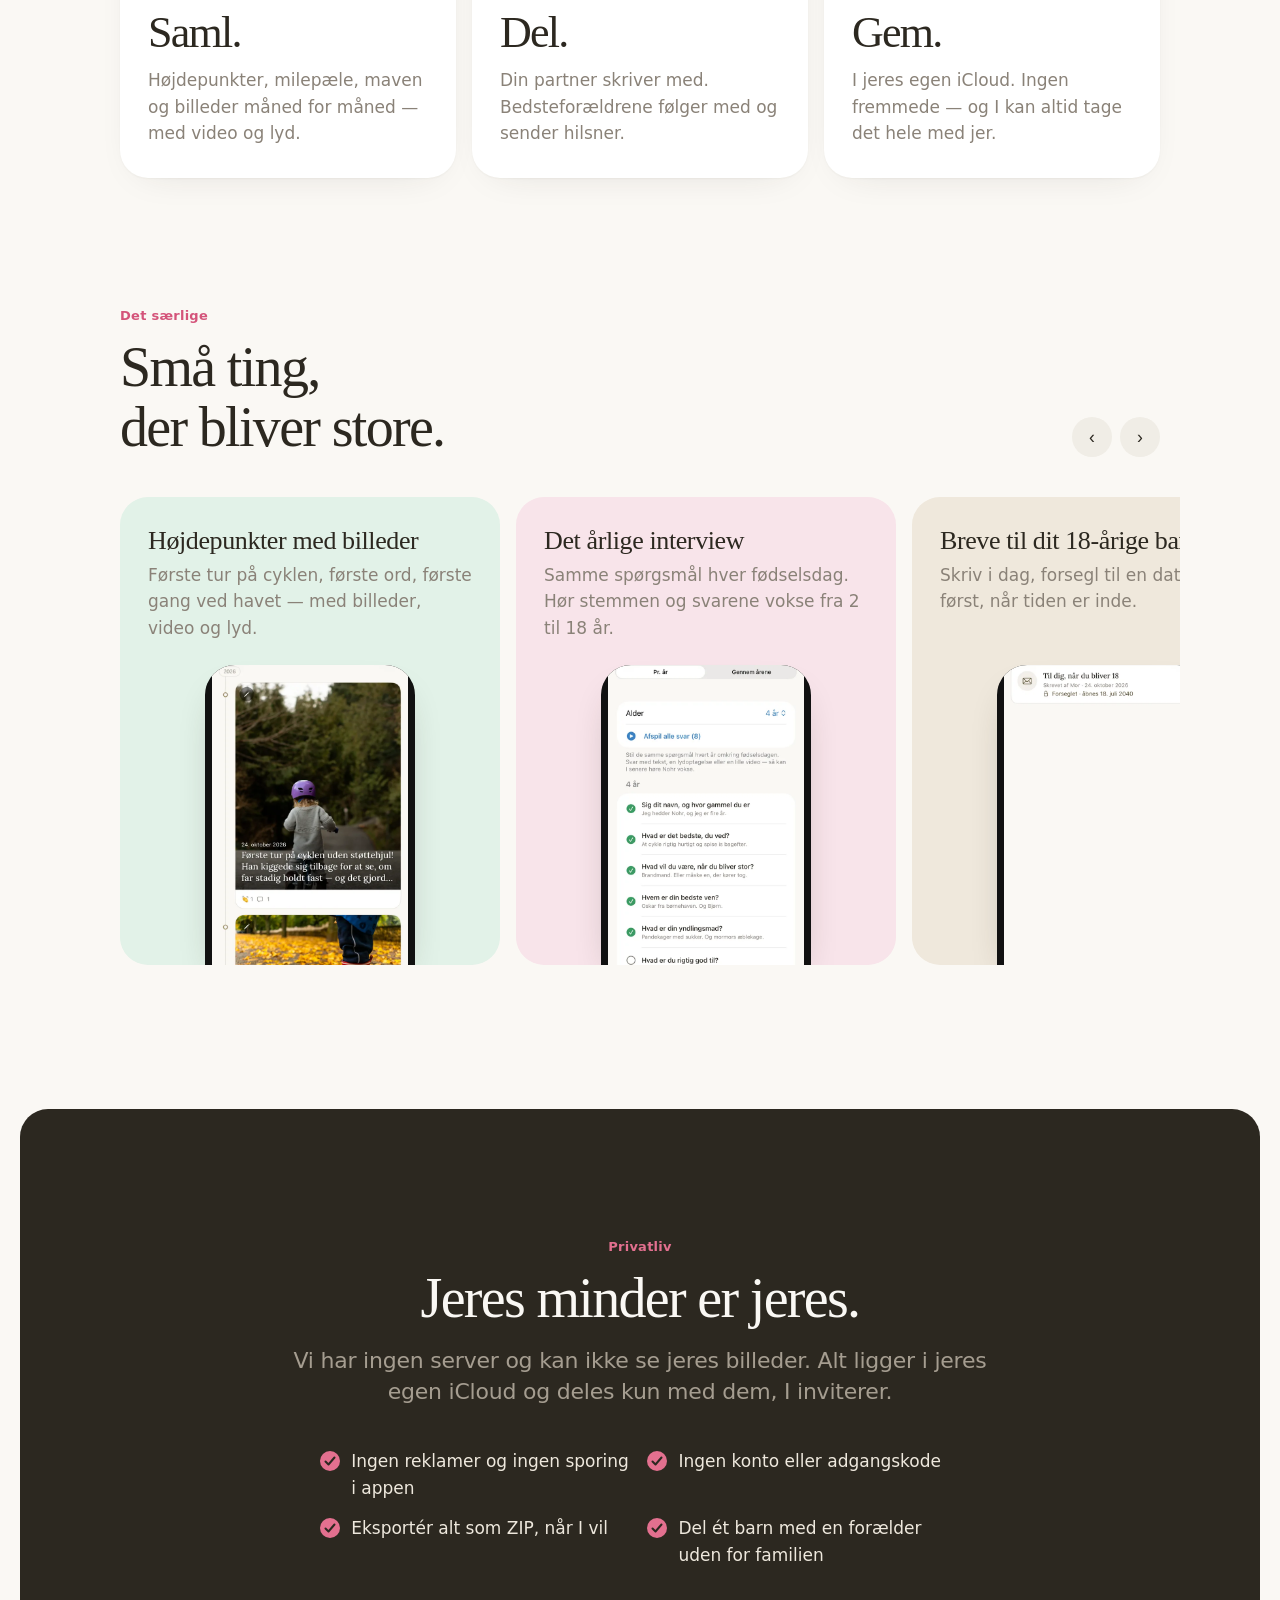
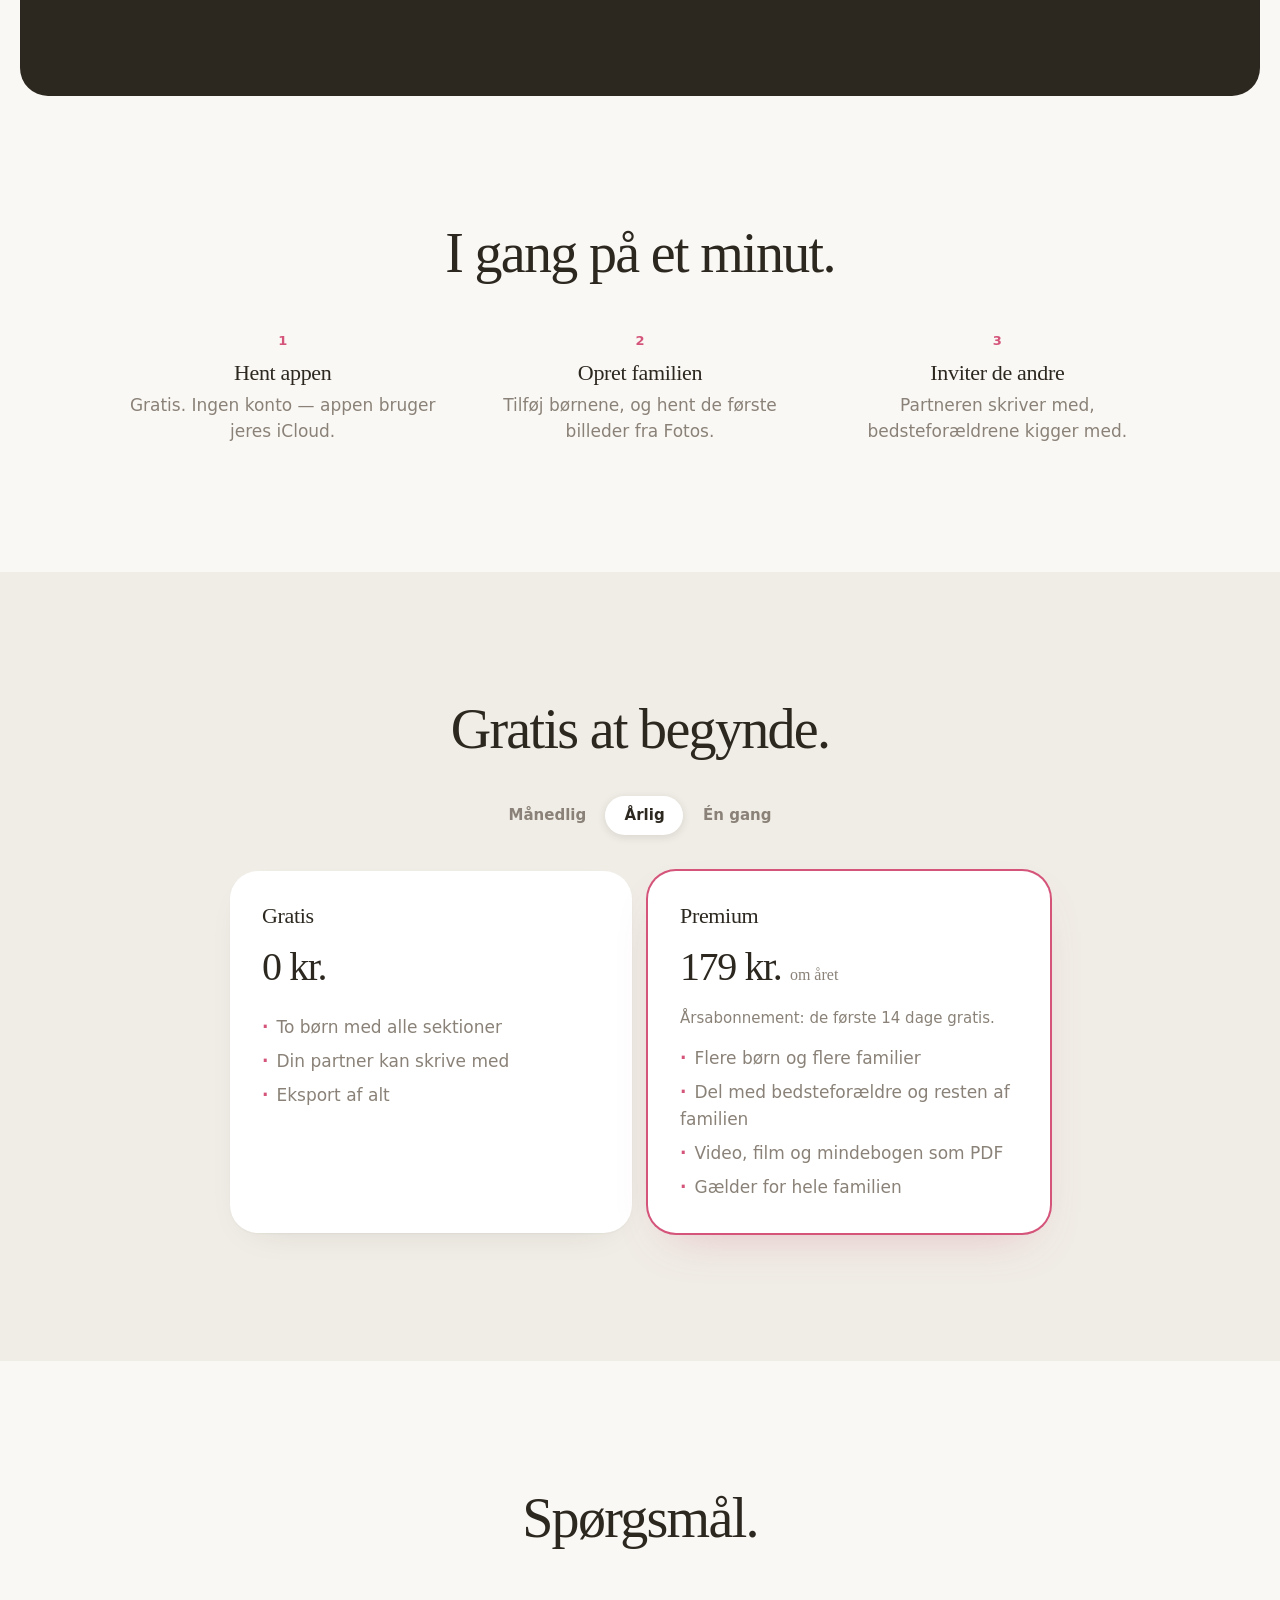
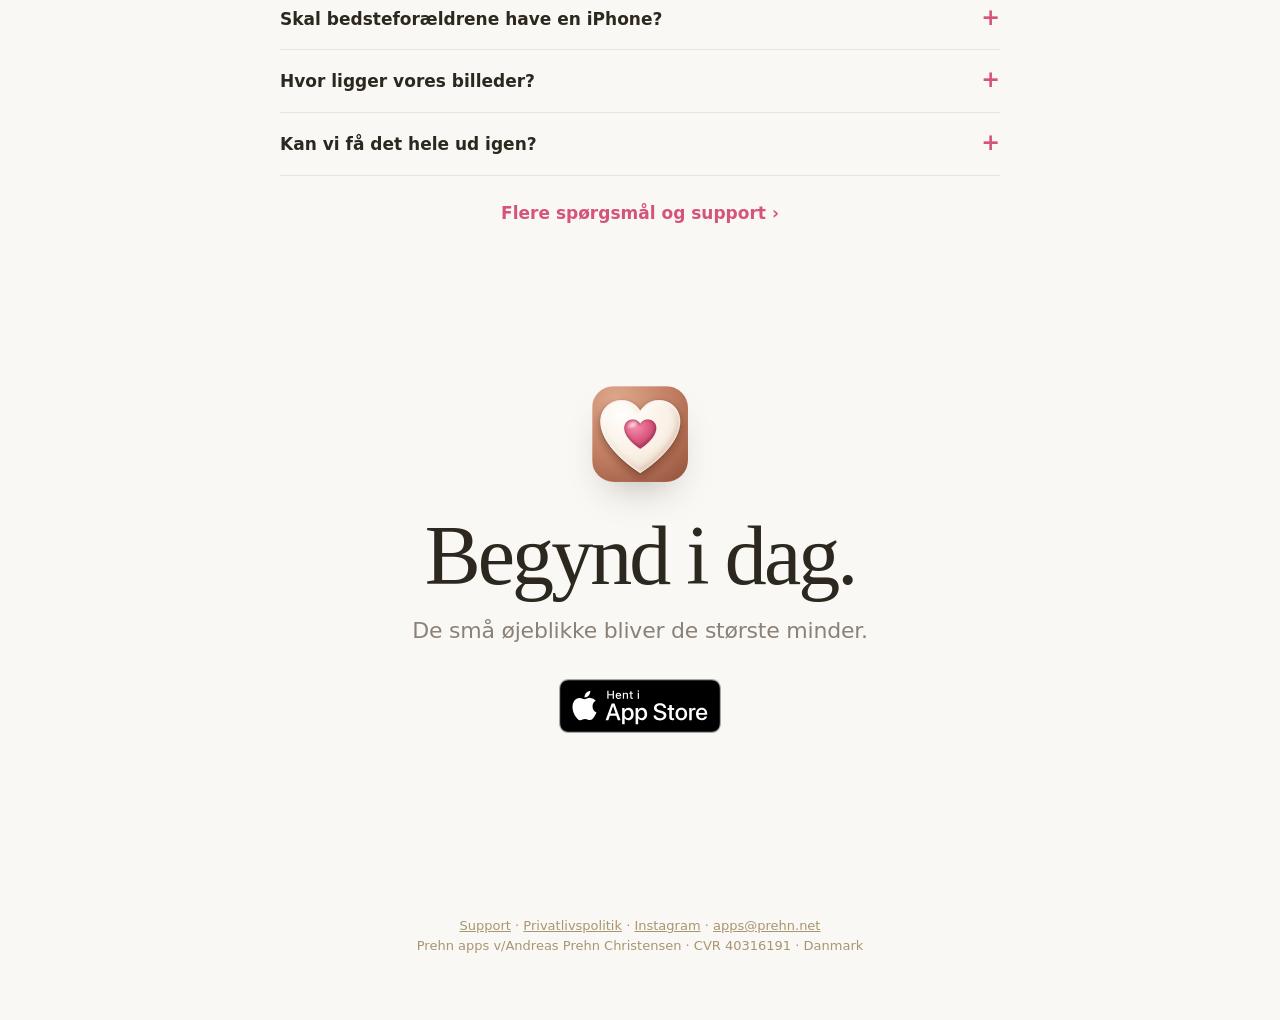
==== commit c53916be: "Landing: løftet om ingen sporing gælder appen (præcisering) Co-Authored-By: Claude Opus 5.5 <noreply" ====
--- a/vores-familie/index.html
+++ b/vores-familie/index.html
@@ -253,7 +253,7 @@
       <h2 class="h2 serif reveal">Jeres minder er jeres.</h2>
       <p class="lead reveal">Vi har ingen server og kan ikke se jeres billeder. Alt ligger i jeres egen iCloud og deles kun med dem, I inviterer.</p>
       <ul class="ticks reveal">
-        <li>Ingen reklamer og ingen sporing</li>
+        <li>Ingen reklamer og ingen sporing i appen</li>
         <li>Ingen konto eller adgangskode</li>
         <li>Eksportér alt som ZIP, når I vil</li>
         <li>Del ét barn med en forælder uden for familien</li>
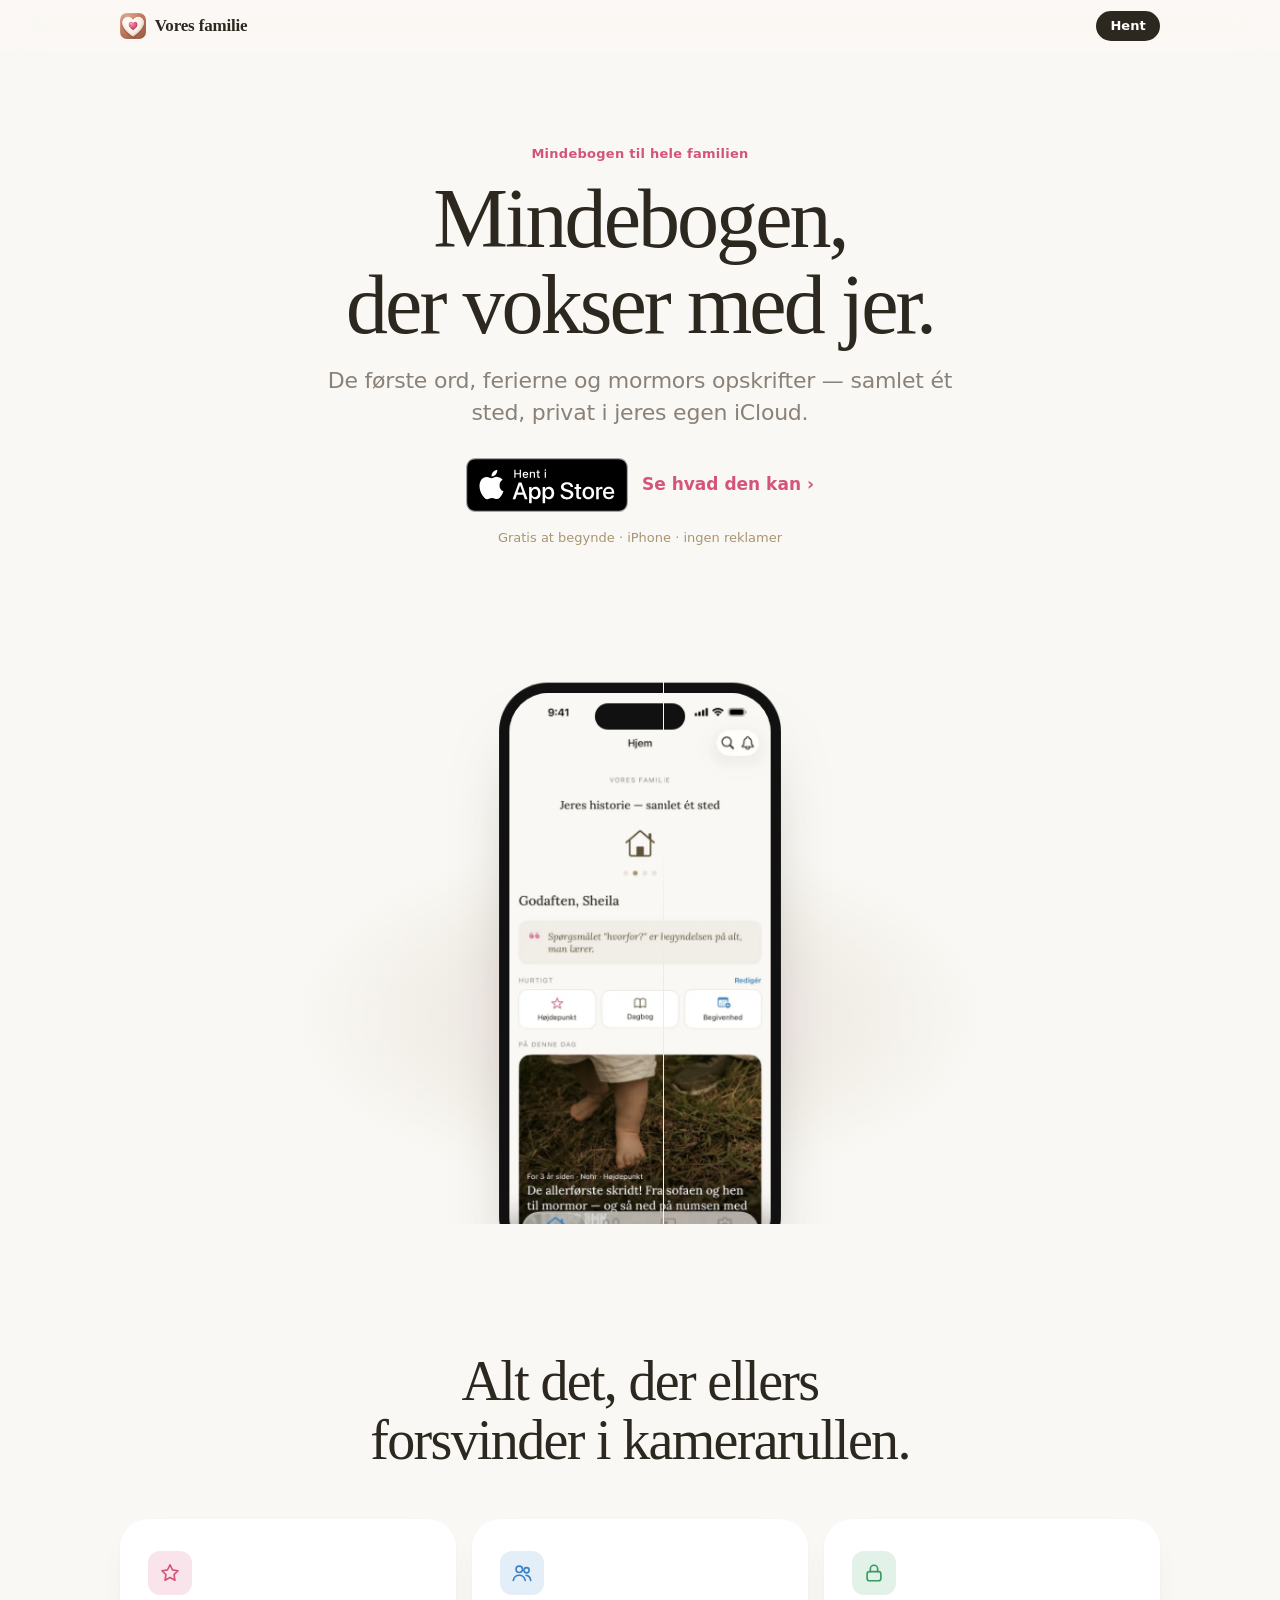
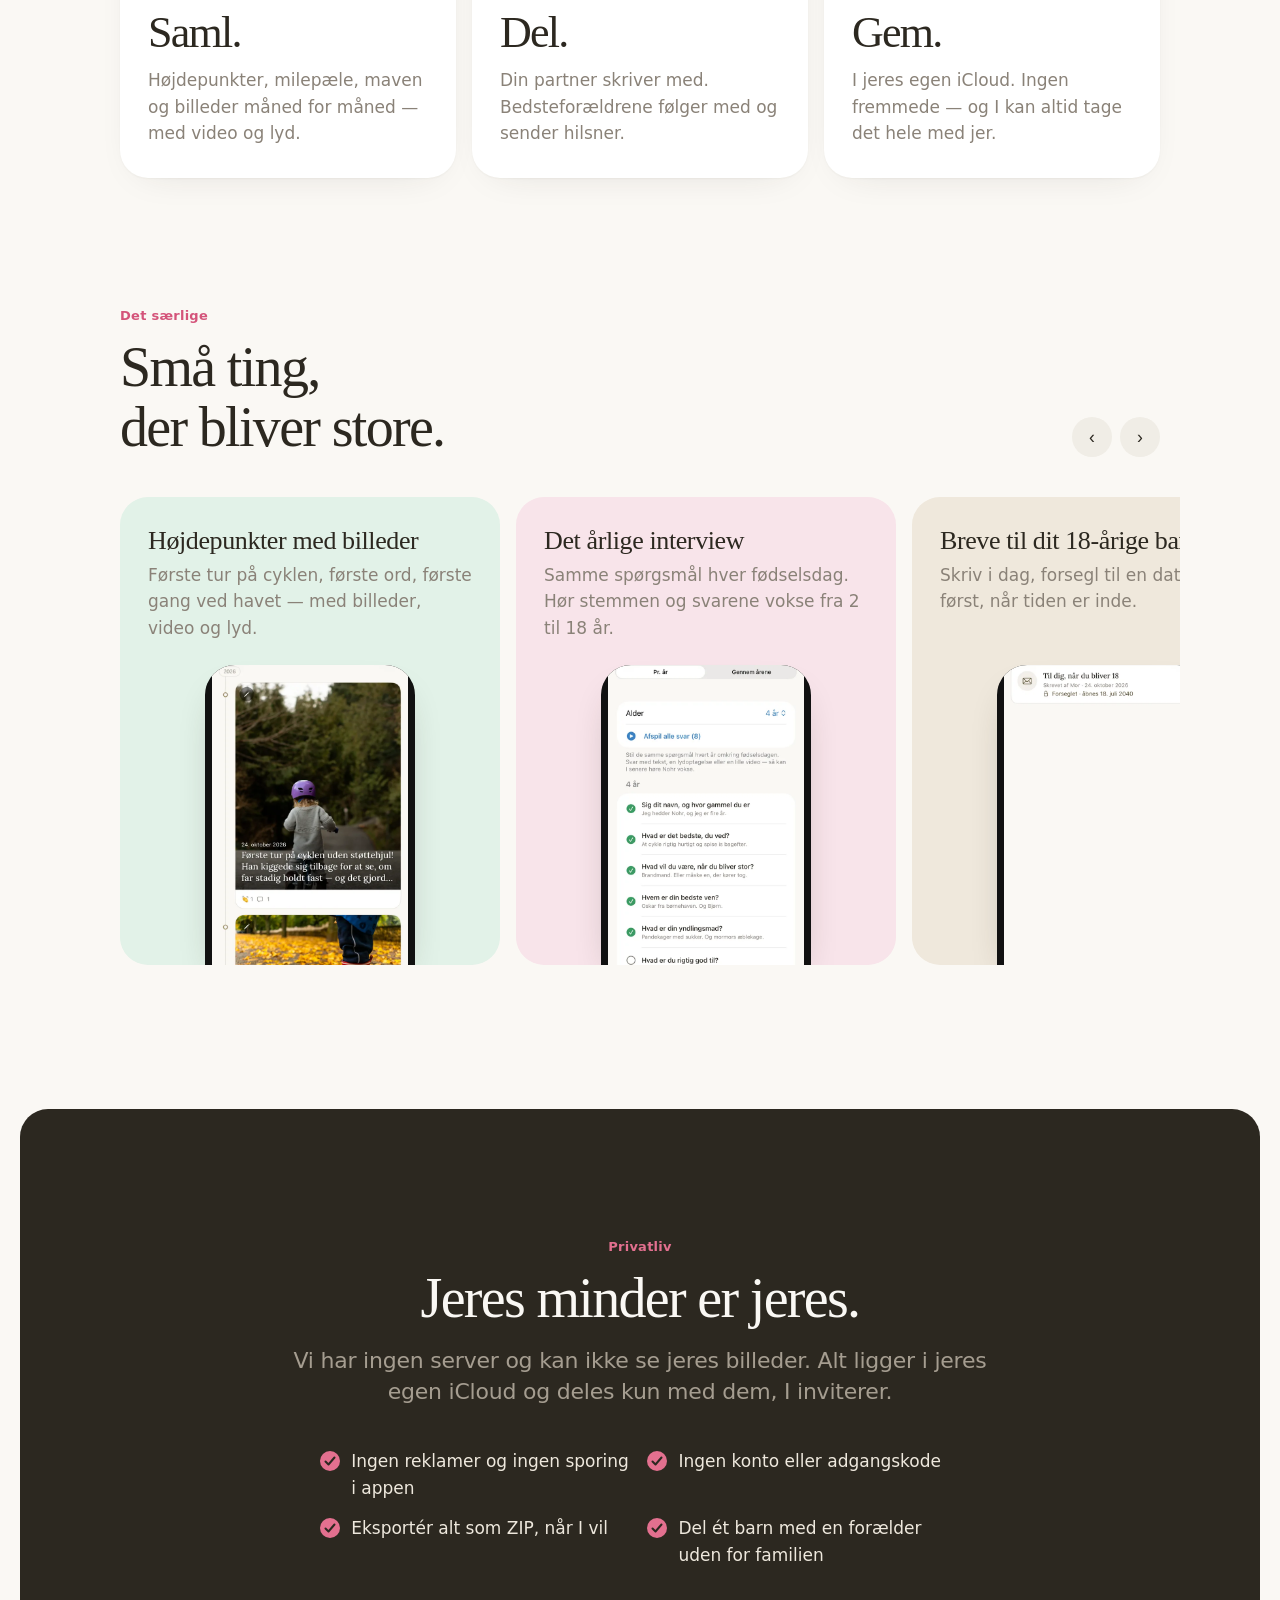
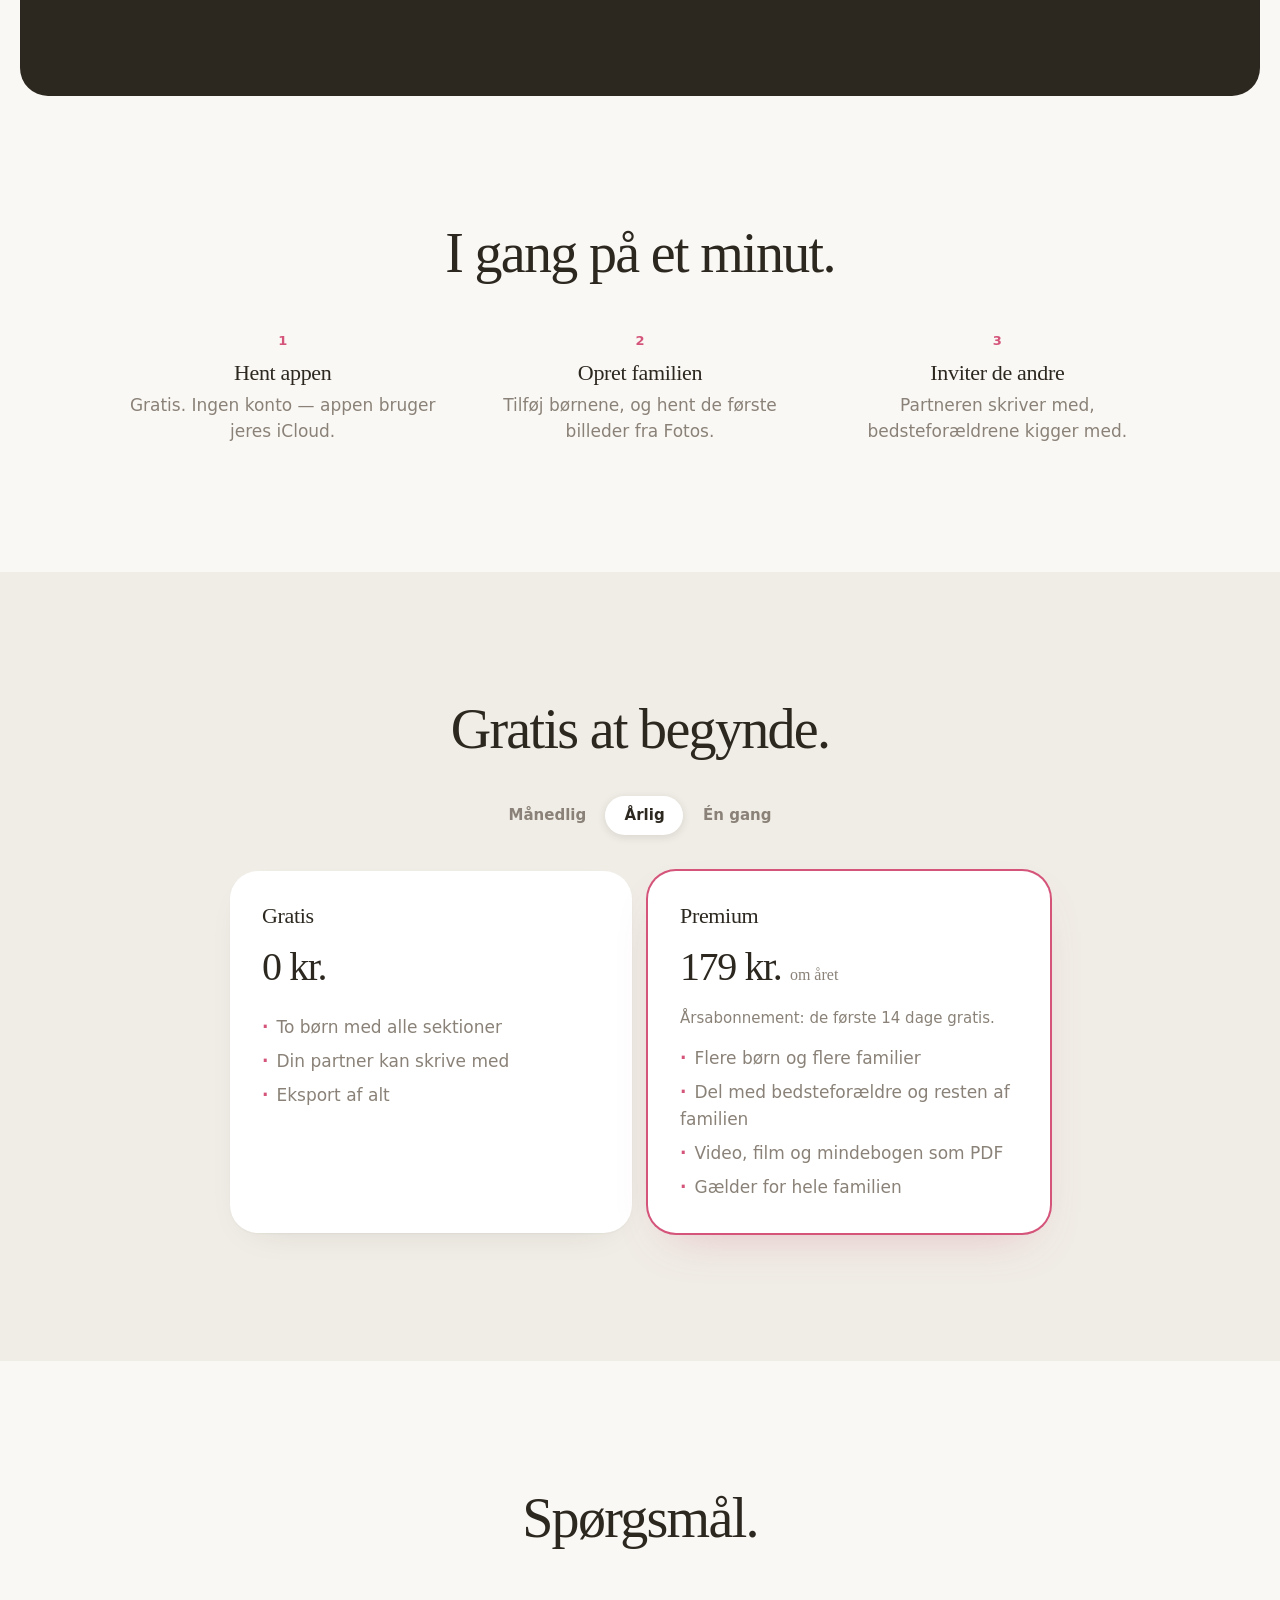
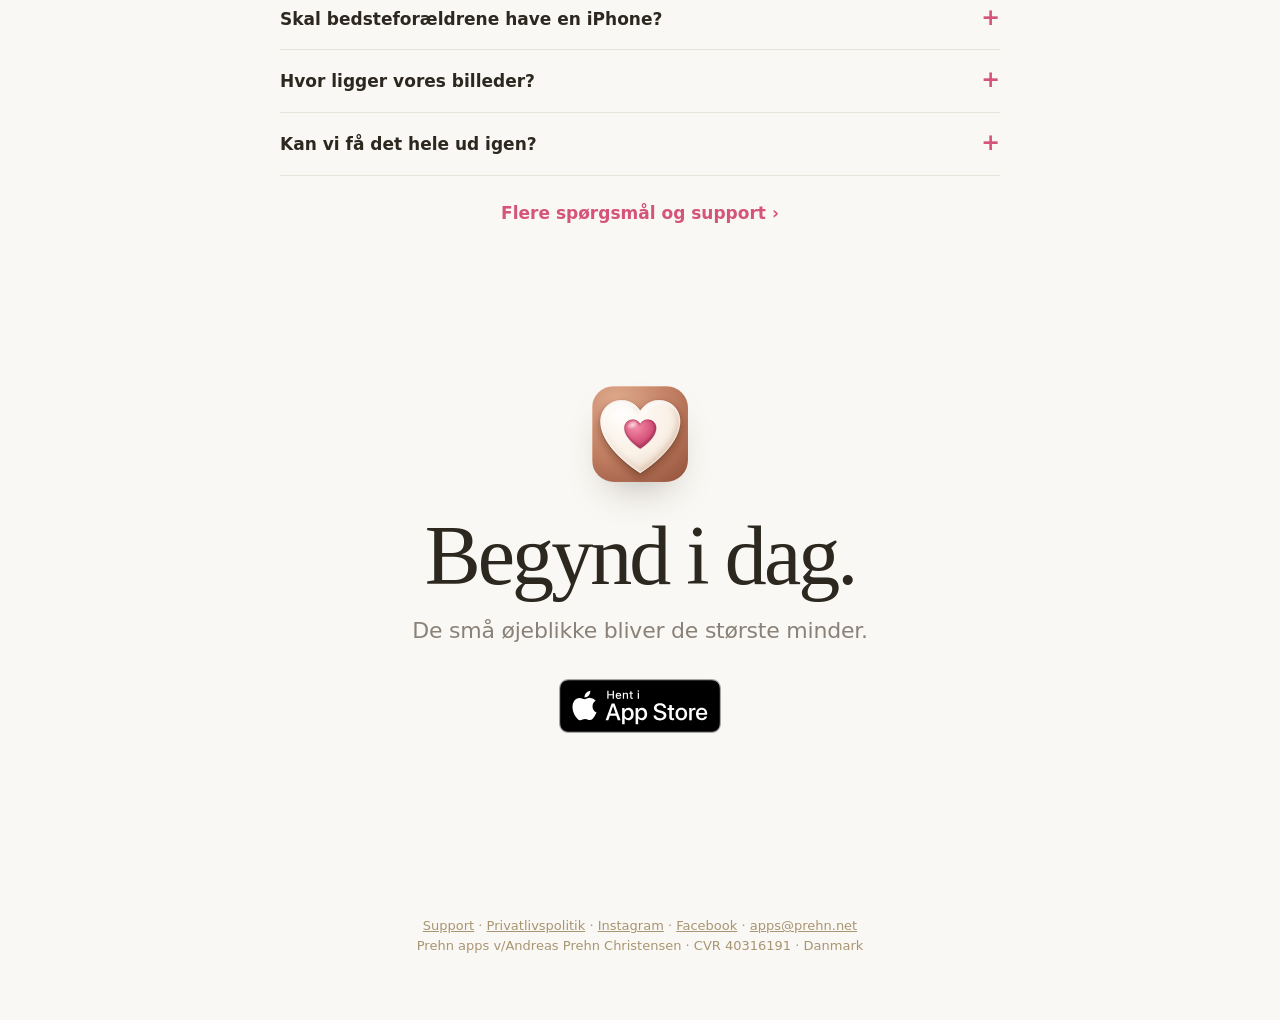
==== commit 5df83b70: "Vores familie: link til Facebook-siden i bunden af siderne Co-Authored-By: Claude Opus 5.5 <noreply@" ====
--- a/vores-familie/index.html
+++ b/vores-familie/index.html
@@ -324,7 +324,7 @@
 </main>
 
 <footer>
-  <a href="support/">Support</a> · <a href="privatliv/">Privatlivspolitik</a> · <a href="https://www.instagram.com/voresfamilieapp/">Instagram</a> · <a href="mailto:apps@prehn.net">apps@prehn.net</a><br>
+  <a href="support/">Support</a> · <a href="privatliv/">Privatlivspolitik</a> · <a href="https://www.instagram.com/voresfamilieapp/">Instagram</a> · <a href="https://www.facebook.com/profile.php?id=61595430617490">Facebook</a> · <a href="mailto:apps@prehn.net">apps@prehn.net</a><br>
   Prehn apps v/Andreas Prehn Christensen · CVR 40316191 · Danmark
 </footer>
 
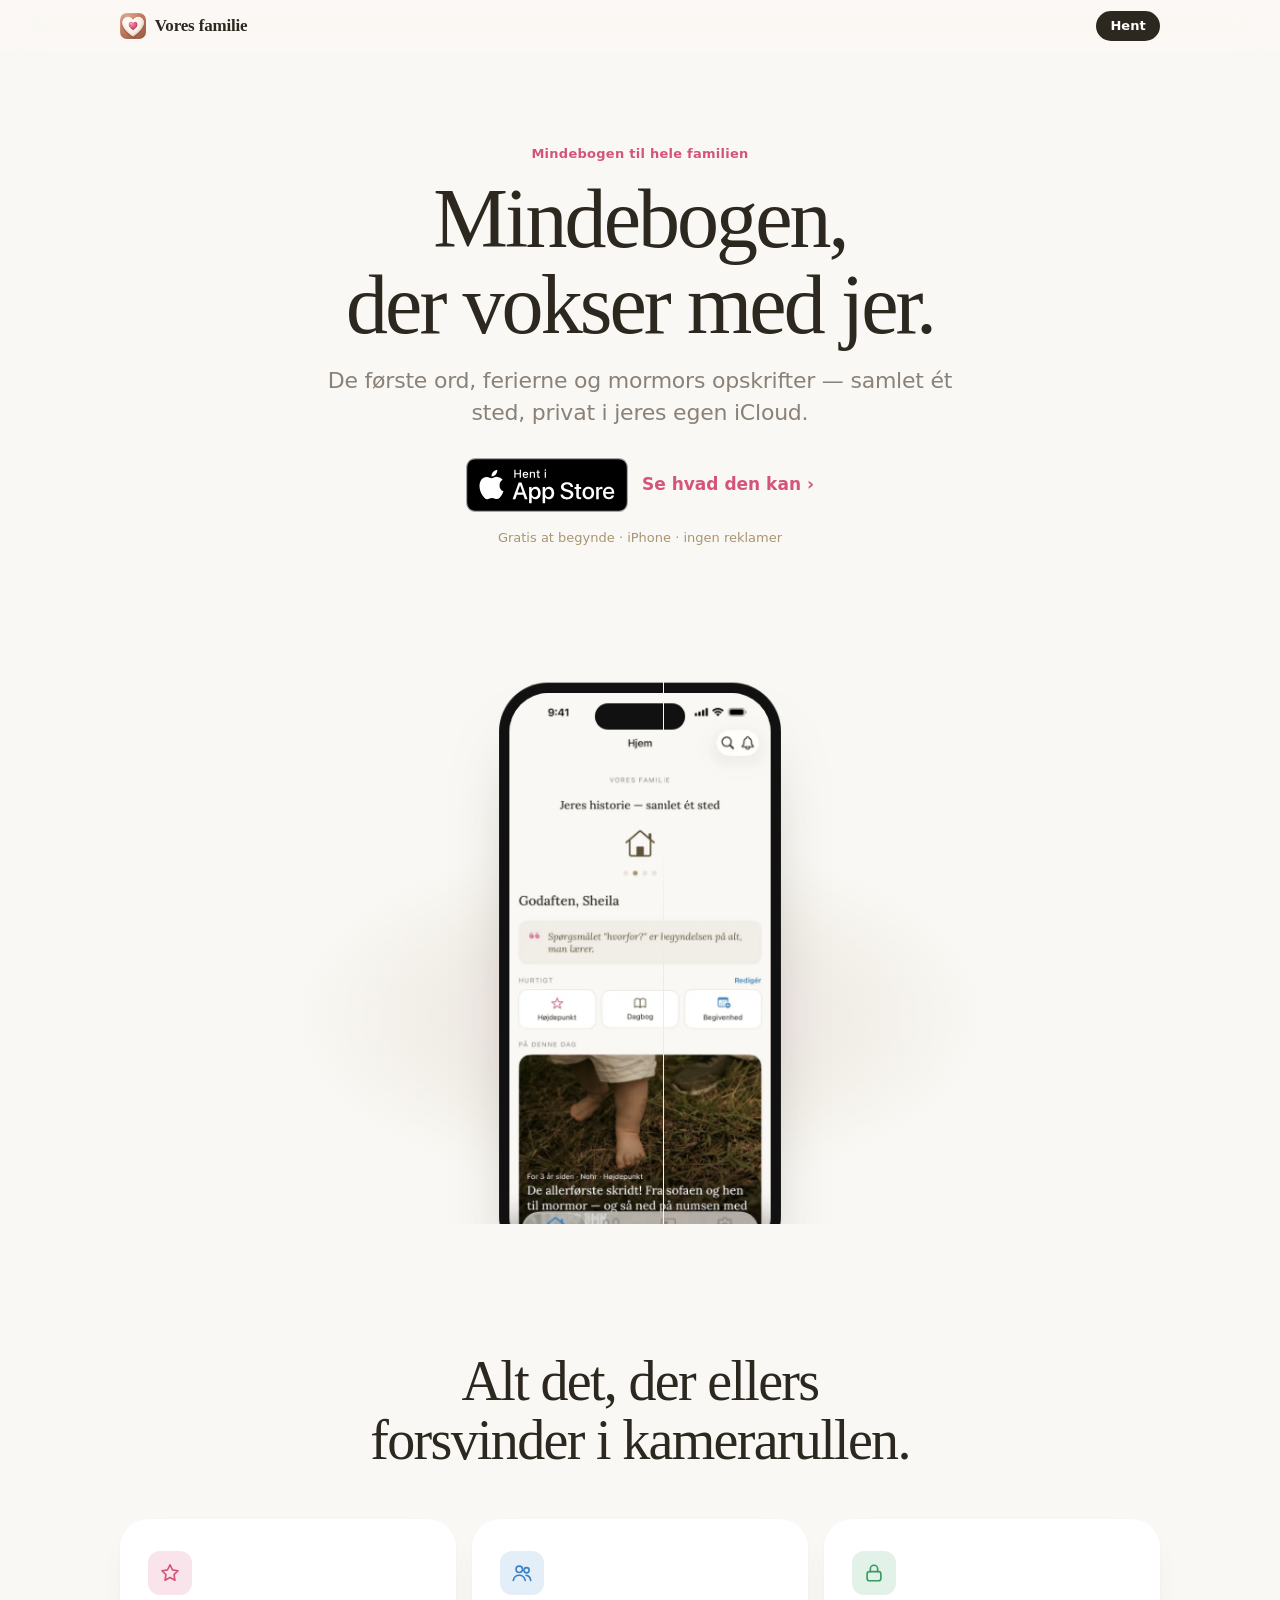
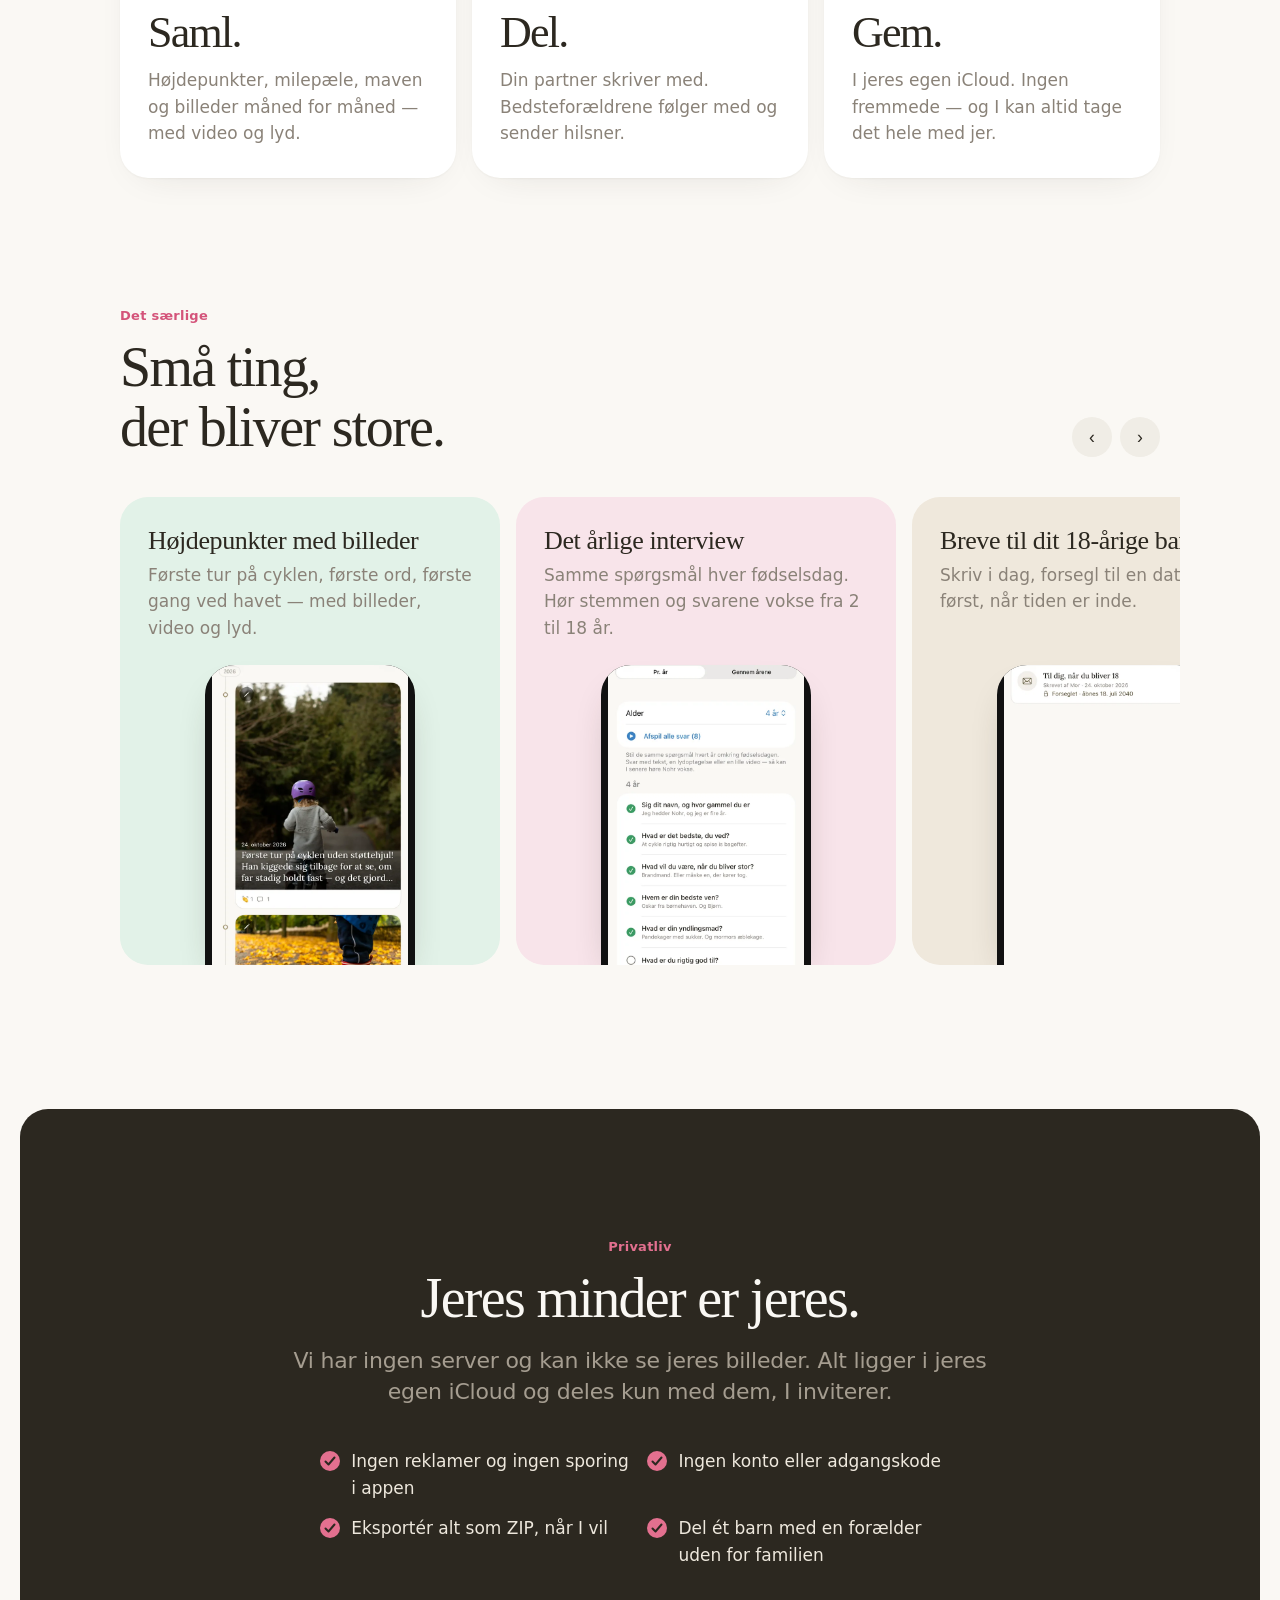
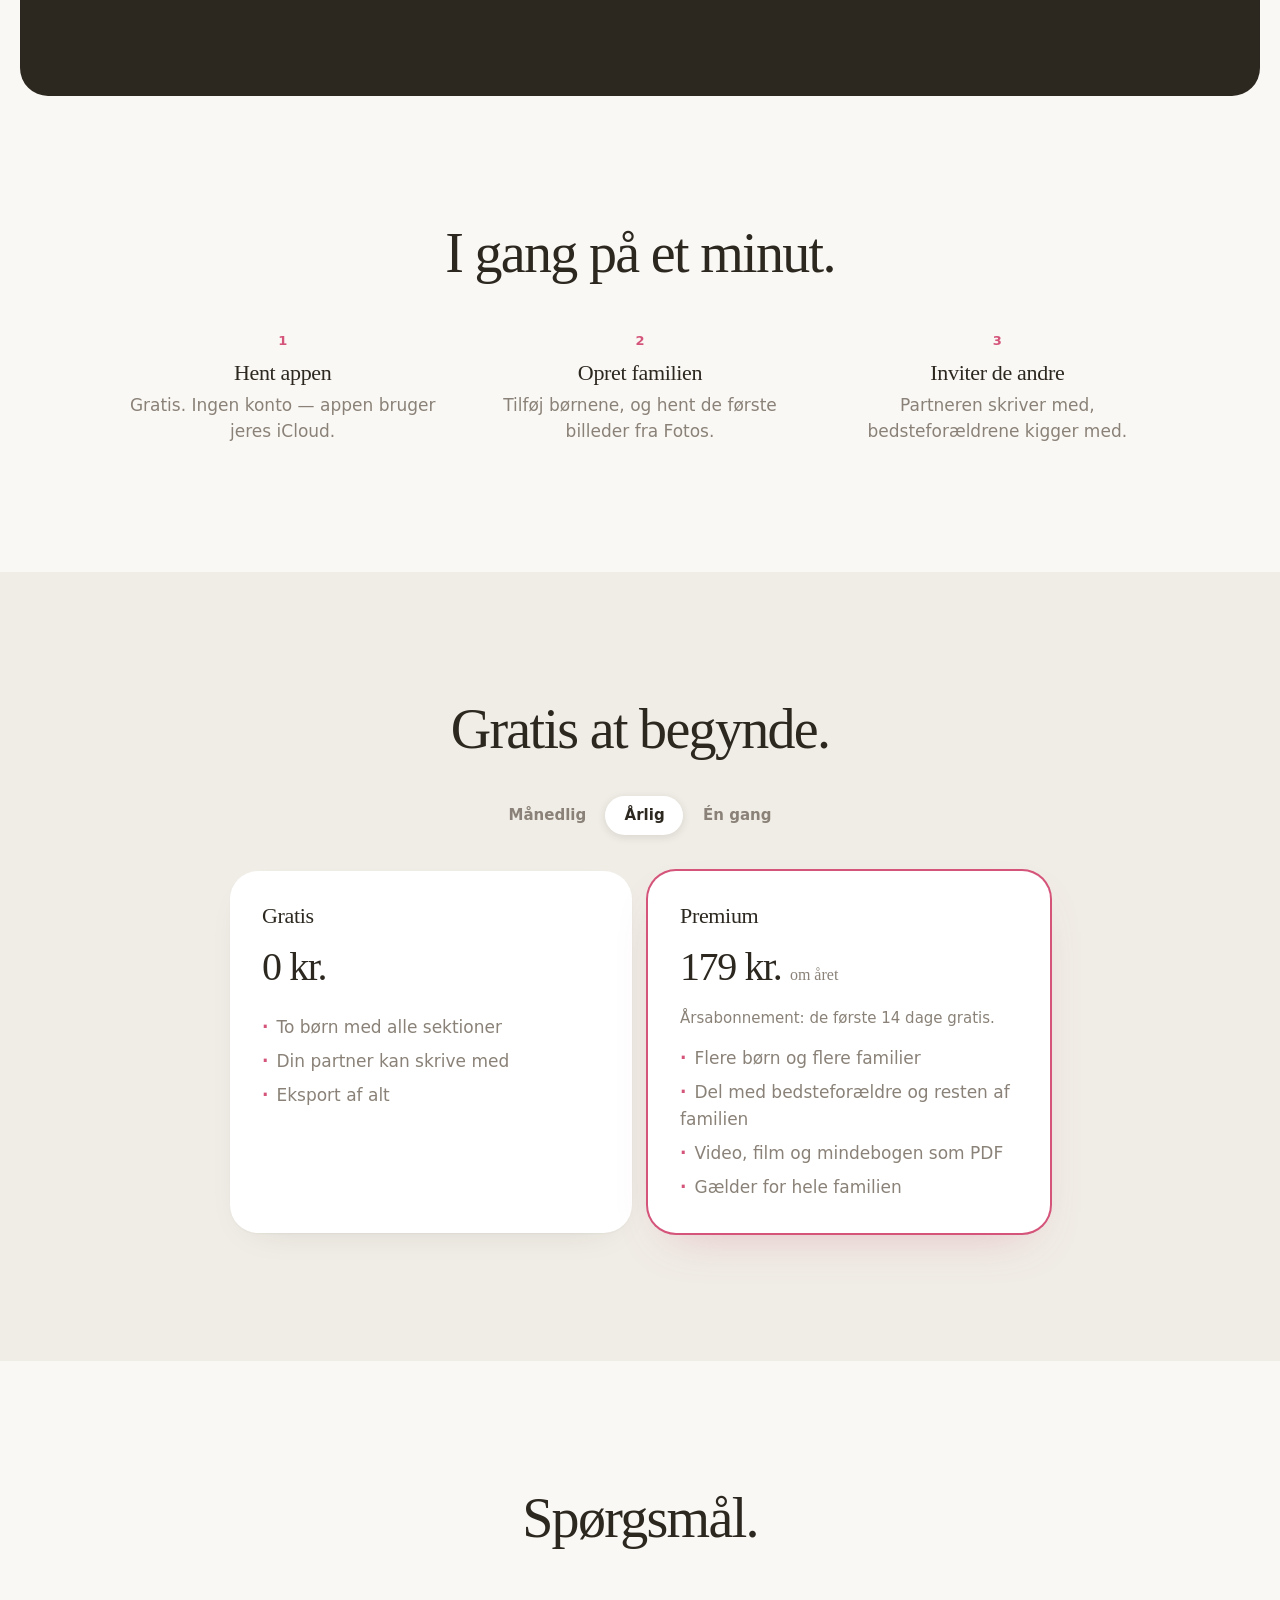
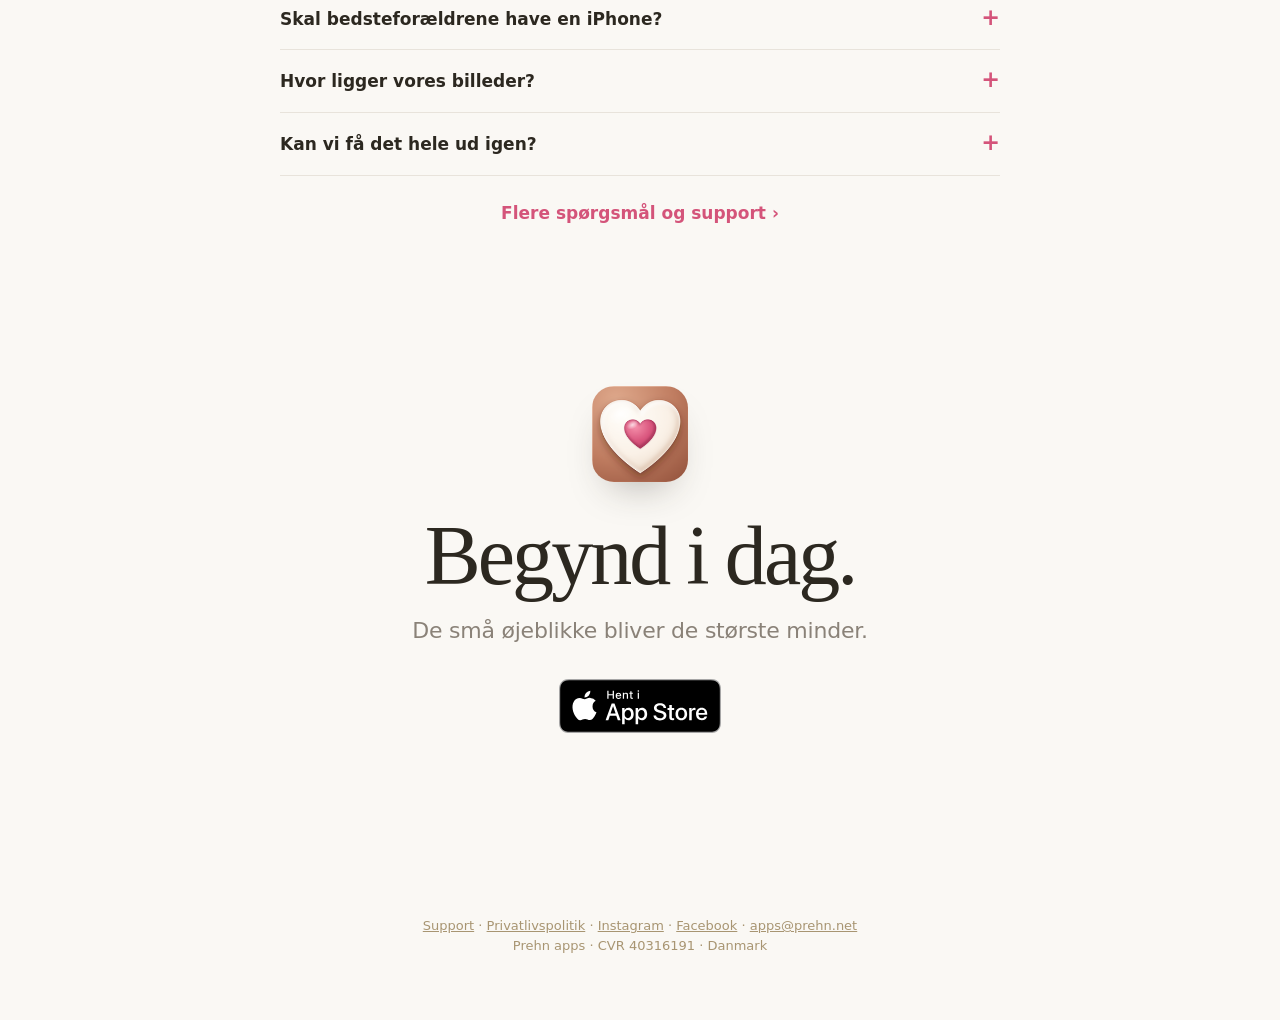
==== commit 2e8fe9d4: "Fjern "v/Andreas Prehn Christensen" på alle sider (Prehn apps + CVR er nok) Co-Authored-By: Claude O" ====
--- a/vores-familie/index.html
+++ b/vores-familie/index.html
@@ -325,7 +325,7 @@
 
 <footer>
   <a href="support/">Support</a> · <a href="privatliv/">Privatlivspolitik</a> · <a href="https://www.instagram.com/voresfamilieapp/">Instagram</a> · <a href="https://www.facebook.com/profile.php?id=61595430617490">Facebook</a> · <a href="mailto:apps@prehn.net">apps@prehn.net</a><br>
-  Prehn apps v/Andreas Prehn Christensen · CVR 40316191 · Danmark
+  Prehn apps · CVR 40316191 · Danmark
 </footer>
 
 <script>
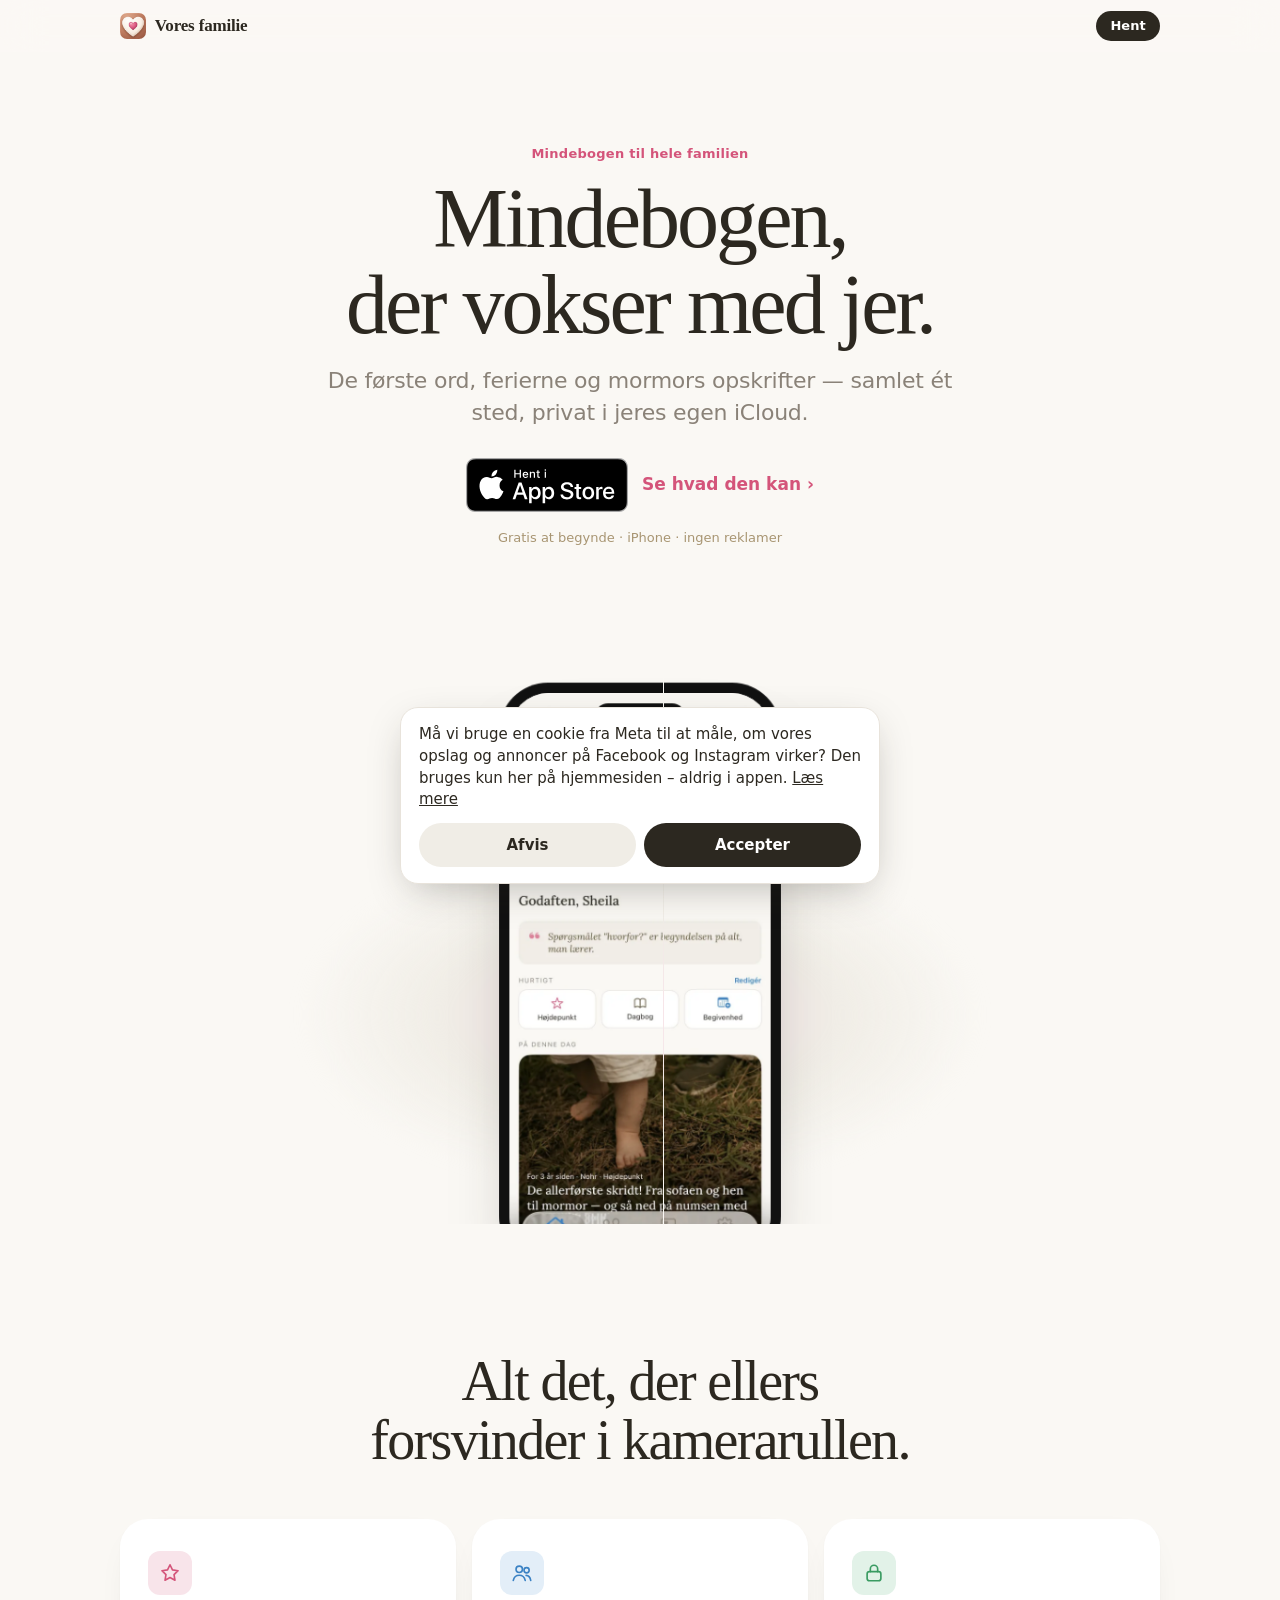
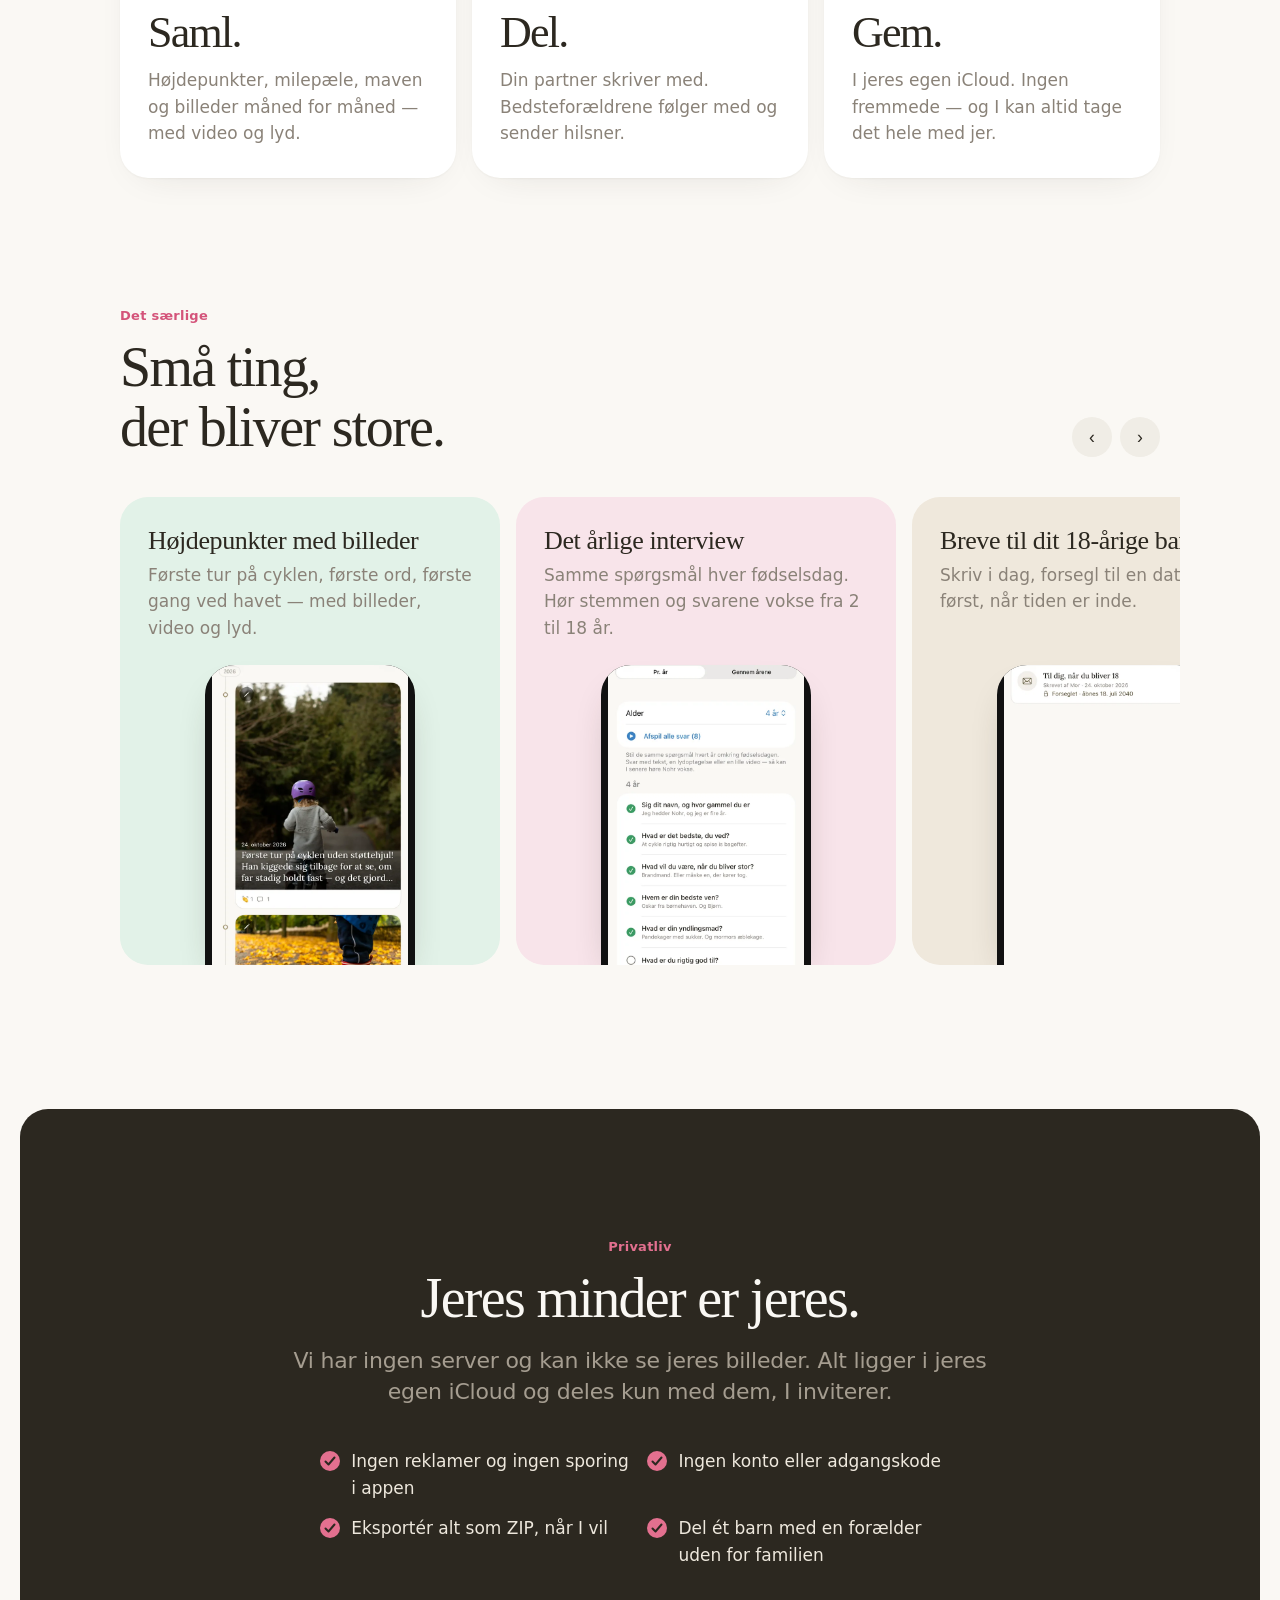
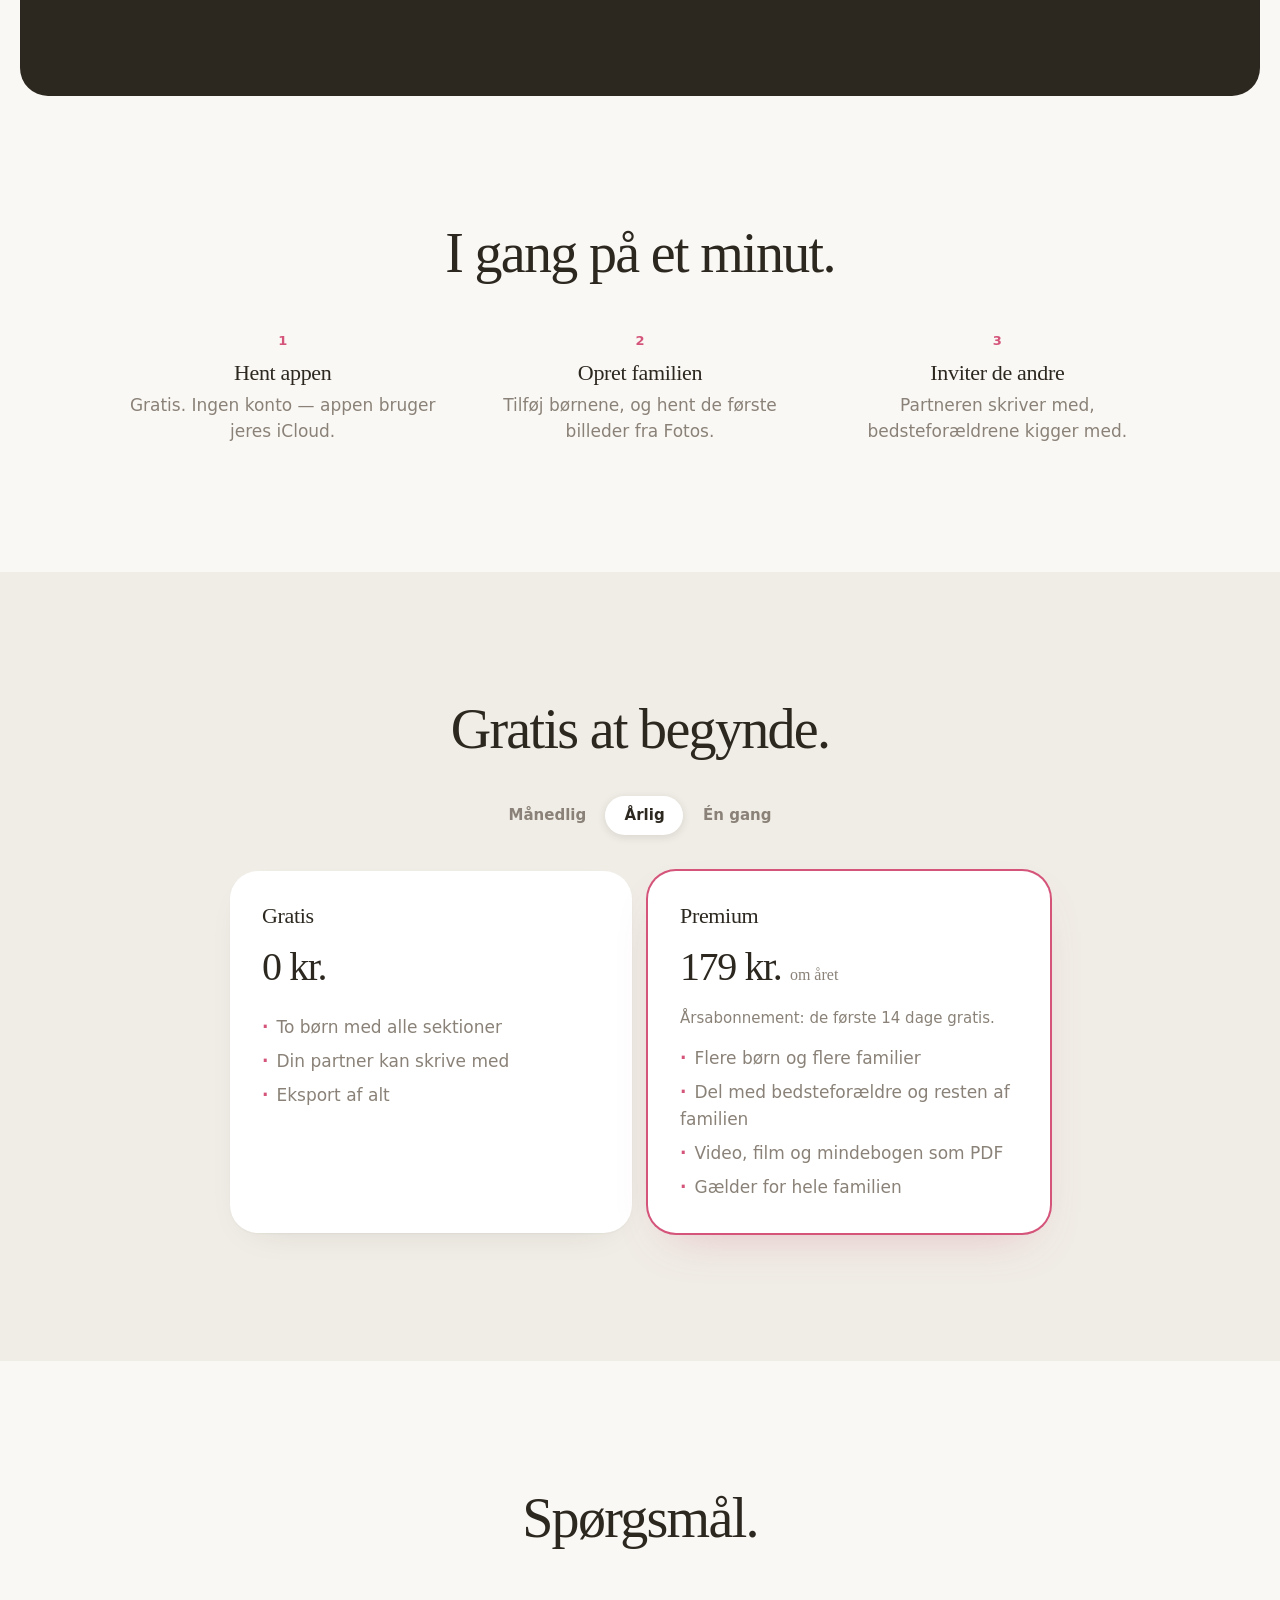
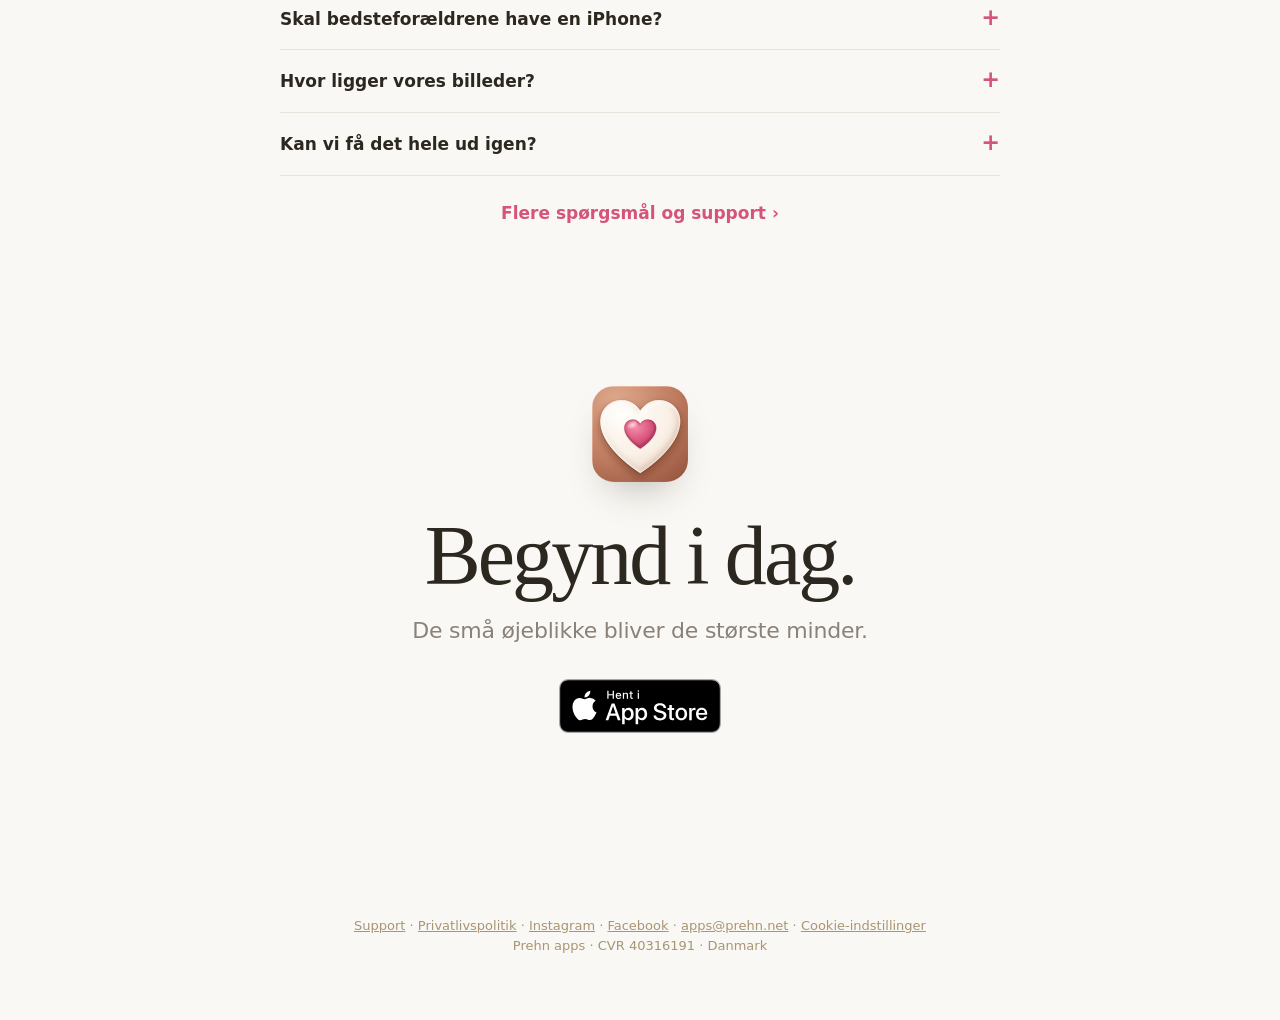
==== commit f337a96f: "Meta Pixel på Vores familie-siderne, kun efter samtykke (banner + Cookie-indstillinger); privatlivsp" ====
--- a/vores-familie/index.html
+++ b/vores-familie/index.html
@@ -324,7 +324,7 @@
 </main>
 
 <footer>
-  <a href="support/">Support</a> · <a href="privatliv/">Privatlivspolitik</a> · <a href="https://www.instagram.com/voresfamilieapp/">Instagram</a> · <a href="https://www.facebook.com/profile.php?id=61595430617490">Facebook</a> · <a href="mailto:apps@prehn.net">apps@prehn.net</a><br>
+  <a href="support/">Support</a> · <a href="privatliv/">Privatlivspolitik</a> · <a href="https://www.instagram.com/voresfamilieapp/">Instagram</a> · <a href="https://www.facebook.com/profile.php?id=61595430617490">Facebook</a> · <a href="mailto:apps@prehn.net">apps@prehn.net</a> · <a href="#" data-cookie-settings>Cookie-indstillinger</a><br>
   Prehn apps · CVR 40316191 · Danmark
 </footer>
 
@@ -379,5 +379,6 @@
   addEventListener('load', () => place(seg.querySelector('[aria-pressed=true]')));
   addEventListener('resize', () => place(seg.querySelector('[aria-pressed=true]')));
 </script>
+<script src="consent.js" data-privacy="privatliv/#hjemmesiden"></script>
 </body>
 </html>
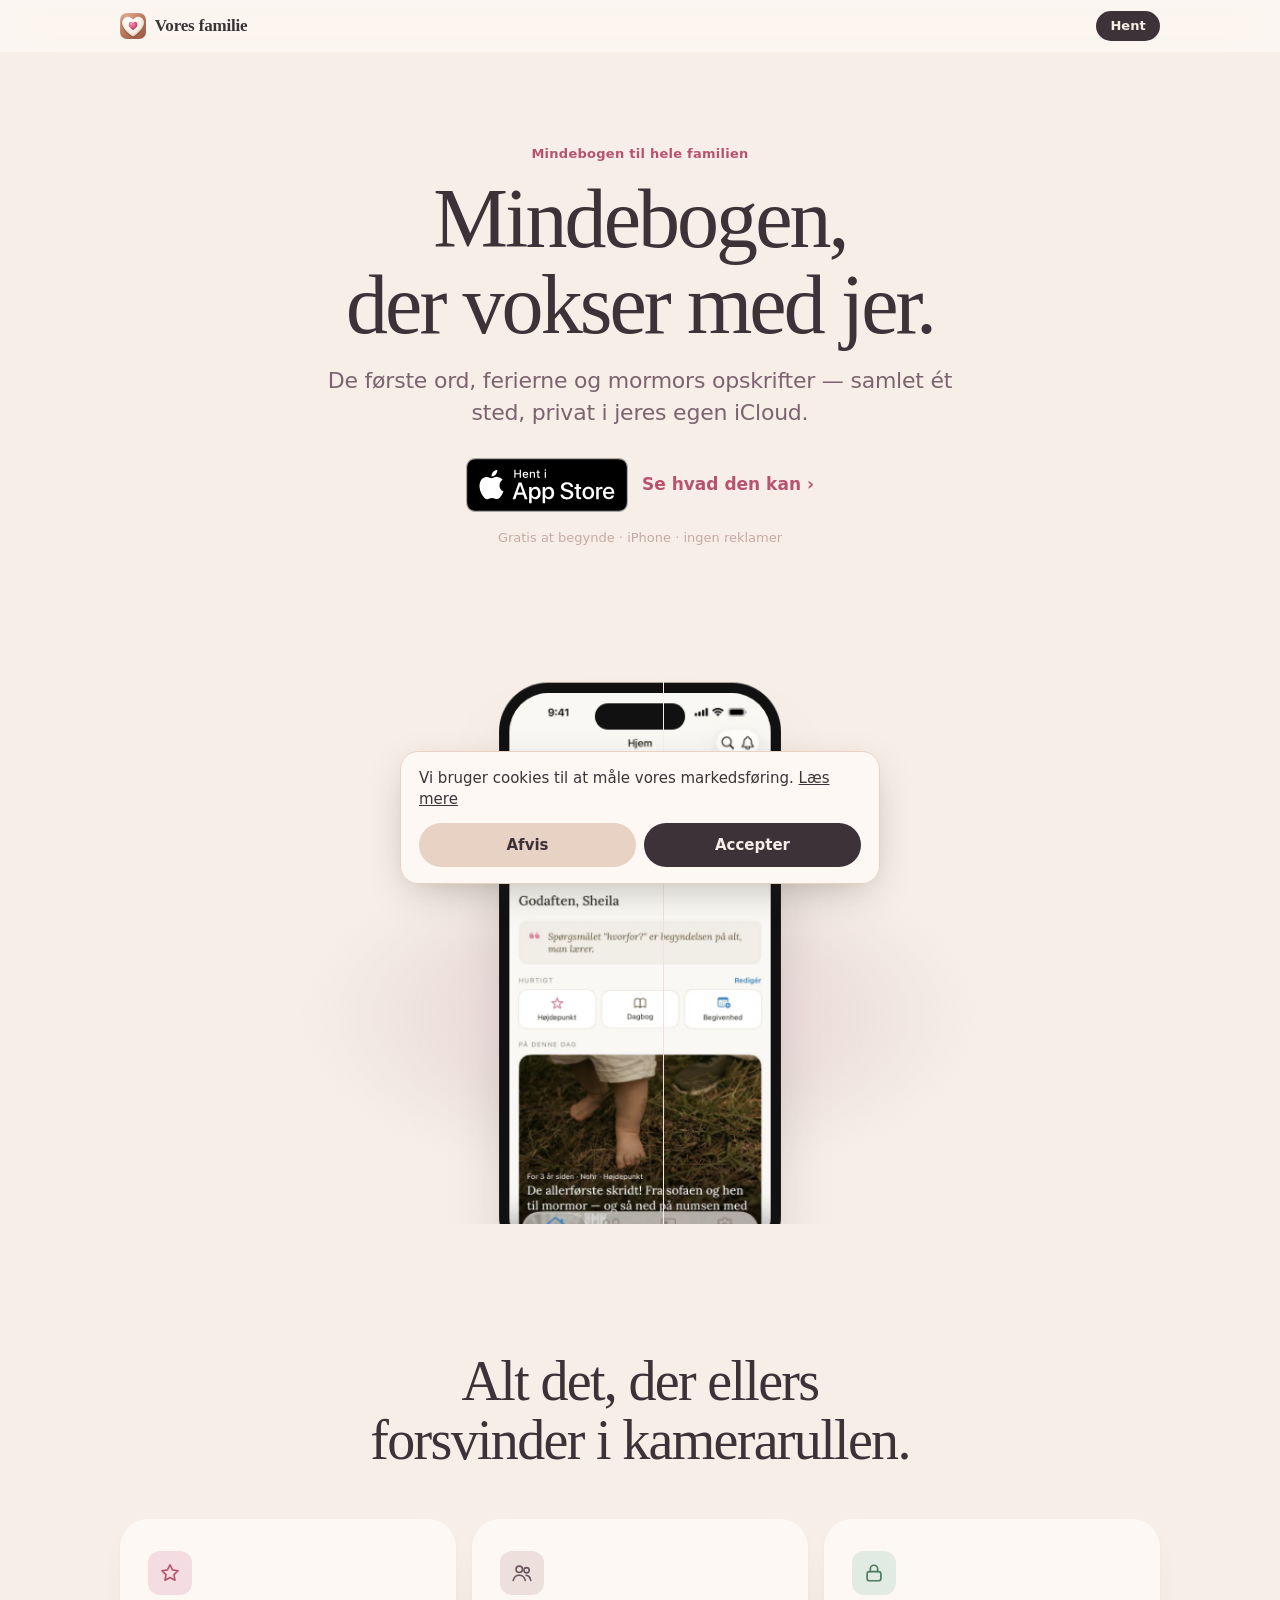
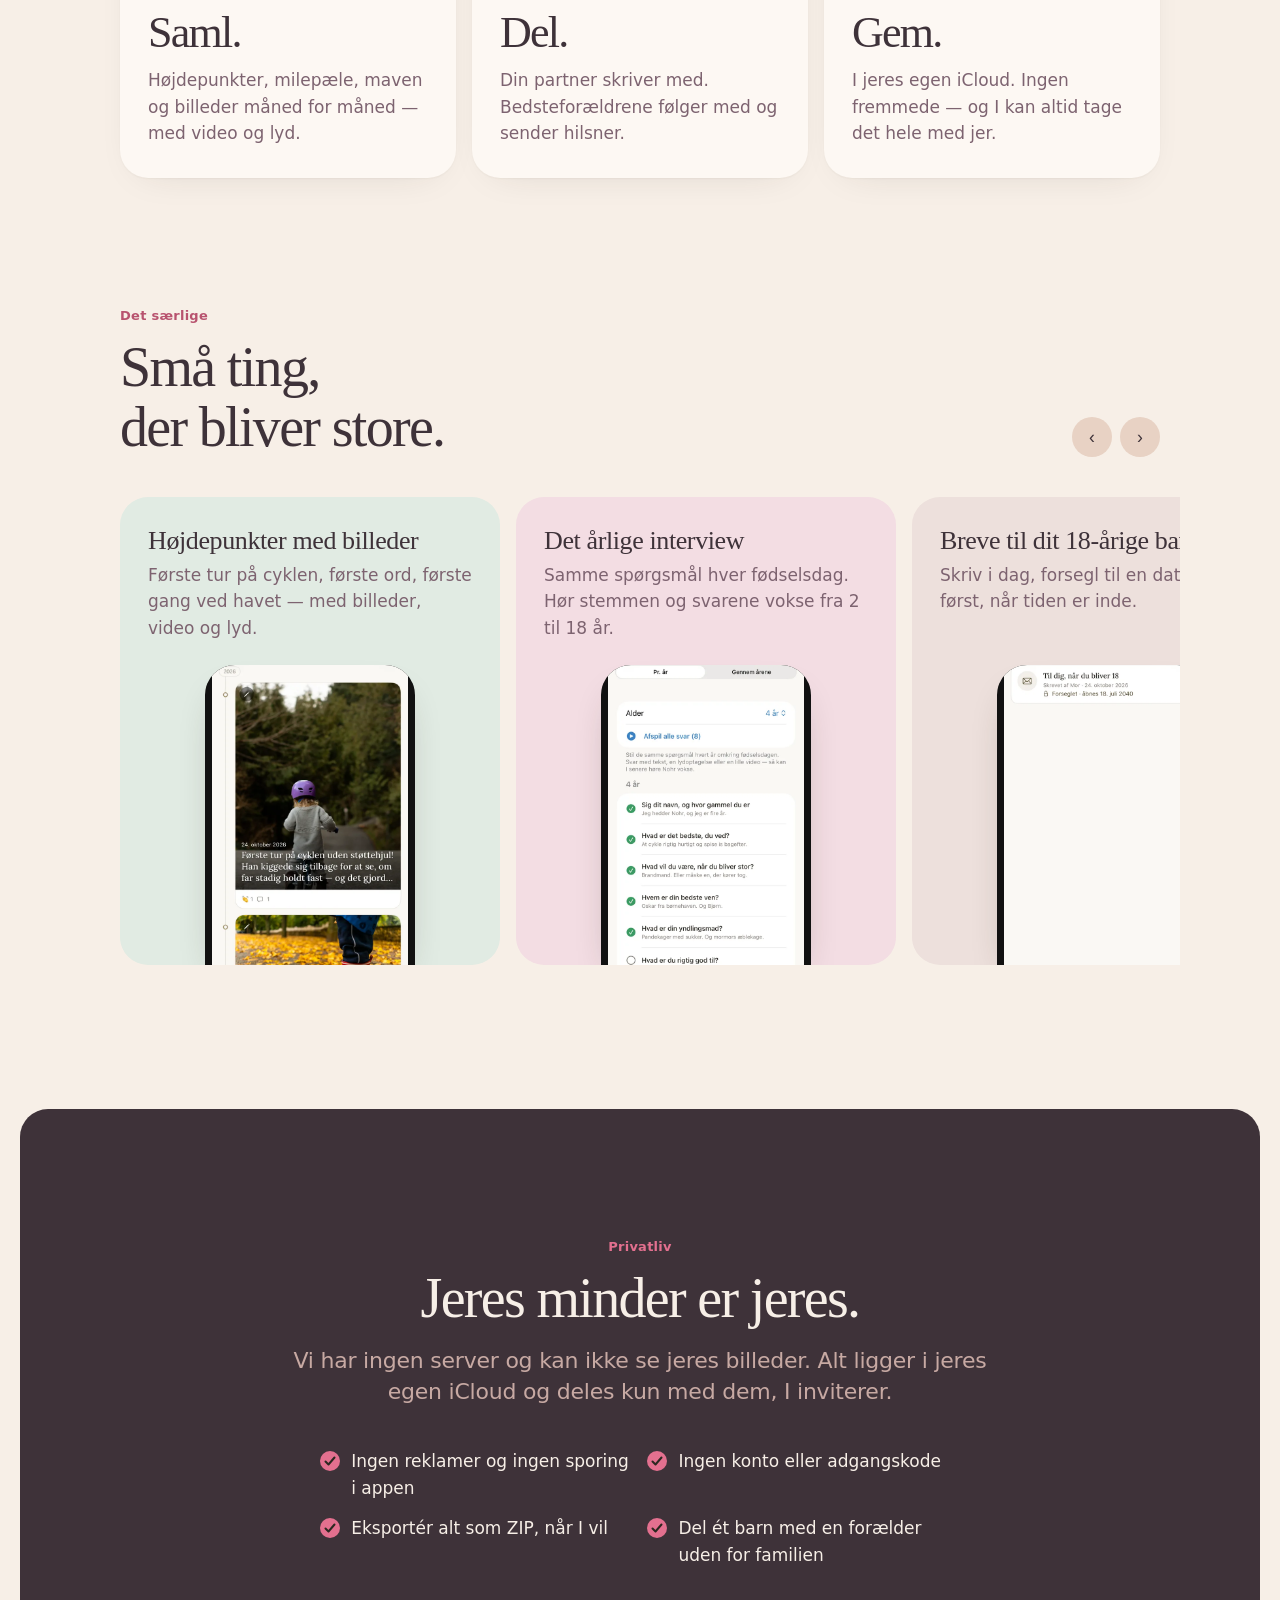
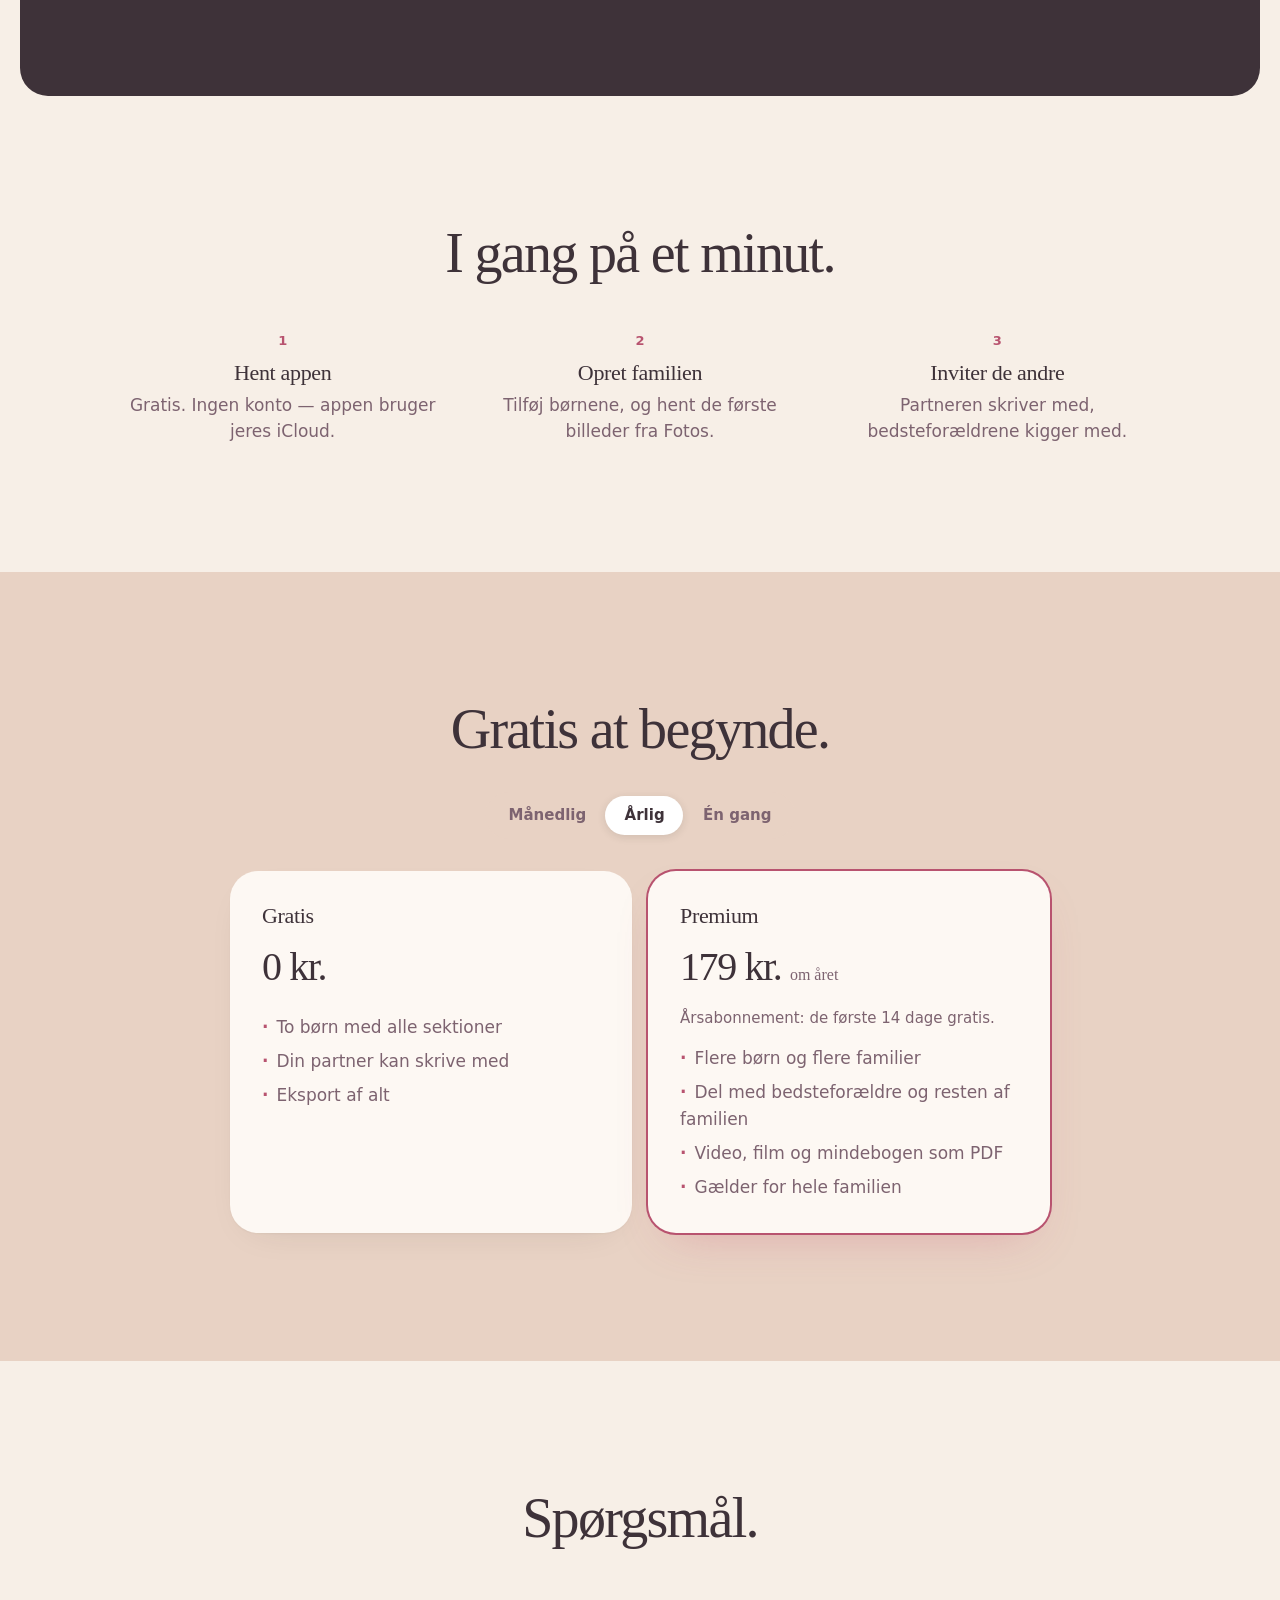
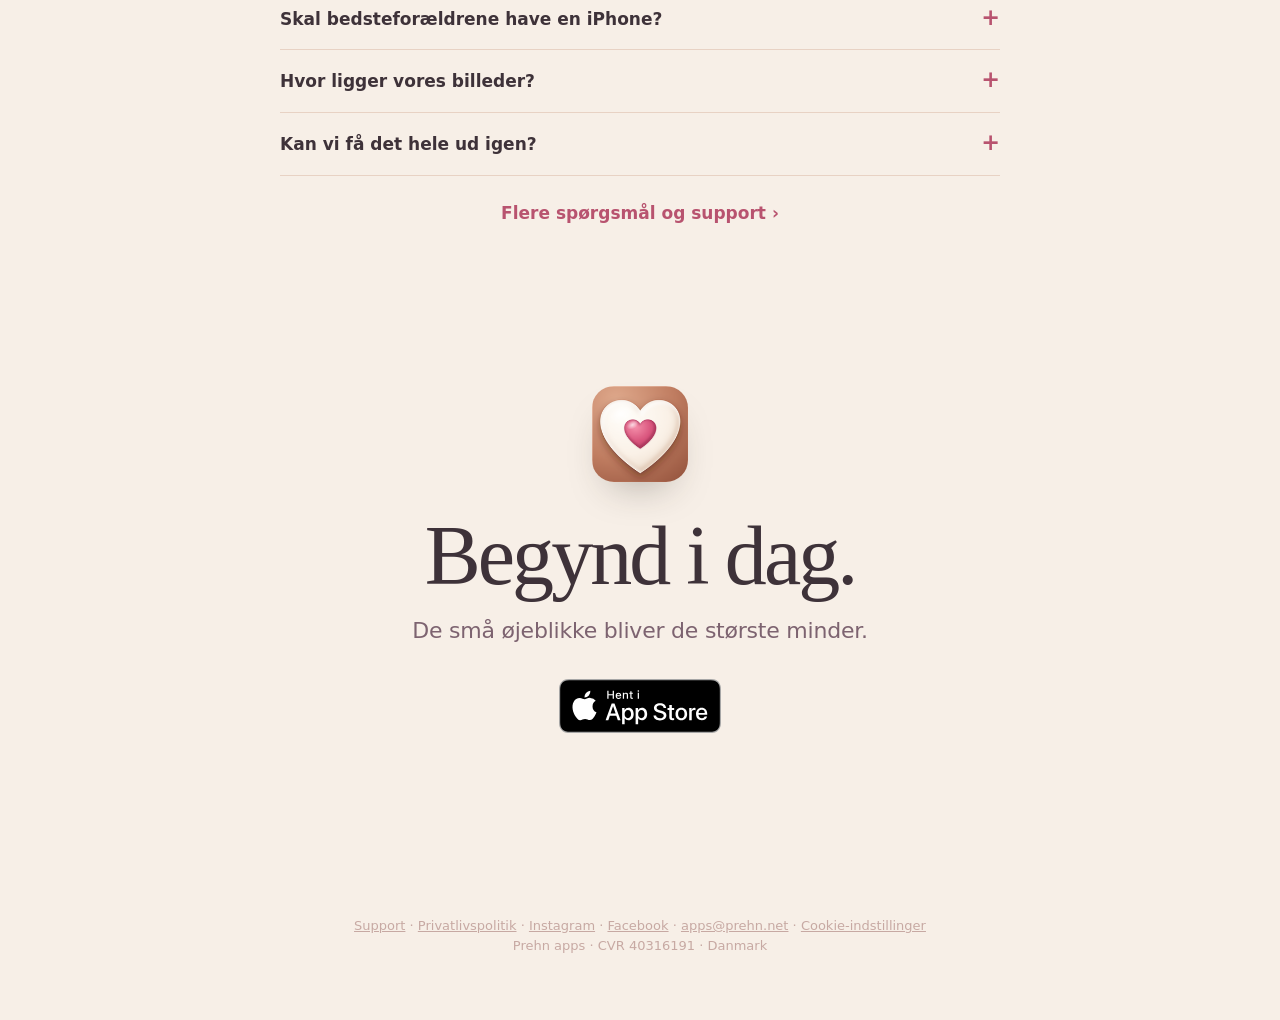
==== commit 93ab176c: "Vores familie-siderne i appens nye palet (varm mauve, #47) Co-Authored-By: Claude Fable 5.1 <noreply" ====
--- a/vores-familie/index.html
+++ b/vores-familie/index.html
@@ -22,9 +22,10 @@
     :root {
       color-scheme: light;
       /* Farver fra appens Theme.swift (lyst tema) */
-      --bg:#faf8f4; --bg2:#f0ede6; --card:#ffffff; --text:#2c2820; --muted:#8a8278; --faint:#a89572; --sep:#e8e3db;
-      --rose:#d4547a; --tint:#3b82c4; --green:#3a9b62; --brown:#5f5238; --ink:#2c2820;
-      --rose-soft:#f8e4ea; --tint-soft:#e3eef8; --green-soft:#e2f2e8; --brown-soft:#efe8dc; --neutral-soft:#f3eee4;
+      /* Samme palet som appen (Theme.swift, issue #47): varm mauve. */
+      --bg:#f7efe7; --bg2:#e8d2c4; --card:#fdf8f3; --text:#3e3239; --muted:#7d6370; --faint:#c7a9a3; --sep:#e8d2c4;
+      --rose:#b8536f; --tint:#6b5560; --green:#4f7a5b; --brown:#6b5560; --ink:#3e3239;
+      --rose-soft:#f3dde3; --tint-soft:#ede0dc; --green-soft:#e1ebe3; --brown-soft:#ede0dc; --neutral-soft:#f3e8e1;
       --radius:28px; --ease:cubic-bezier(.32,.72,0,1);
     }
     * { box-sizing:border-box; }
@@ -54,7 +55,7 @@
     .nav .wrap { height:100%; display:flex; align-items:center; justify-content:space-between; }
     .brand { display:flex; align-items:center; gap:.55rem; font-weight:600; letter-spacing:-.01em; text-decoration:none; }
     .brand img { width:26px; height:26px; border-radius:7px; }
-    .pill { display:inline-flex; align-items:center; height:30px; padding:0 .9rem; border-radius:999px; background:var(--ink); color:#fff;
+    .pill { display:inline-flex; align-items:center; height:30px; padding:0 .9rem; border-radius:999px; background:var(--ink); color:#f7efe7;
             font-size:.8125rem; font-weight:600; text-decoration:none; }
 
     /* Tryk-feedback straks ved pointer-down */
@@ -76,7 +77,7 @@
     /* Telefon, der rejser sig når man scroller (parallax via transform) */
     .stage { position:relative; margin-top:3.5rem; height:clamp(420px, 70vw, 620px); }
     .glow { position:absolute; left:50%; top:30%; width:min(900px, 140vw); aspect-ratio:2/1; transform:translateX(-50%);
-            background:radial-gradient(closest-side, #f8e4ea 0%, #f0ede6 45%, transparent 75%); filter:blur(10px); }
+            background:radial-gradient(closest-side, #f3dde3 0%, #ede0dc 45%, transparent 75%); filter:blur(10px); }
     .phone { position:absolute; left:50%; top:0; width:300px; height:620px; margin-left:-150px; border-radius:52px;
              background:#111; padding:11px; box-shadow:0 50px 80px -40px rgba(44,40,32,.5), 0 0 0 1px rgba(255,255,255,.06) inset;
              will-change:transform; }
@@ -128,12 +129,12 @@
     .sym svg { width:22px; height:22px; fill:none; stroke:currentColor; stroke-width:1.8; stroke-linecap:round; stroke-linejoin:round; }
 
     /* Privatliv: mørk, rolig */
-    .dark { background:var(--ink); color:#faf8f4; border-radius:var(--radius); margin:0 1.25rem; }
-    .dark .lead { color:#a59d90; }
+    .dark { background:var(--ink); color:#f7efe7; border-radius:var(--radius); margin:0 1.25rem; }
+    .dark .lead { color:#c7a9a3; }
     .dark .eyebrow { color:#e3708f; }
     .ticks { list-style:none; padding:0; margin:2.5rem auto 0; max-width:640px; display:grid; gap:.9rem; text-align:left; }
     @media (min-width:700px) { .ticks { grid-template-columns:1fr 1fr; } }
-    .ticks li { display:flex; gap:.7rem; color:#eee8dd; }
+    .ticks li { display:flex; gap:.7rem; color:#f7efe7; }
     .ticks li::before { content:""; flex-shrink:0; width:20px; height:20px; margin-top:.15rem; border-radius:50%; background:#e3708f
       url("data:image/svg+xml,%3Csvg xmlns='http://www.w3.org/2000/svg' viewBox='0 0 20 20'%3E%3Cpath d='M5.5 10.5l3 3 6-7' fill='none' stroke='%232c2820' stroke-width='2' stroke-linecap='round' stroke-linejoin='round'/%3E%3C/svg%3E") center/contain no-repeat; }
 
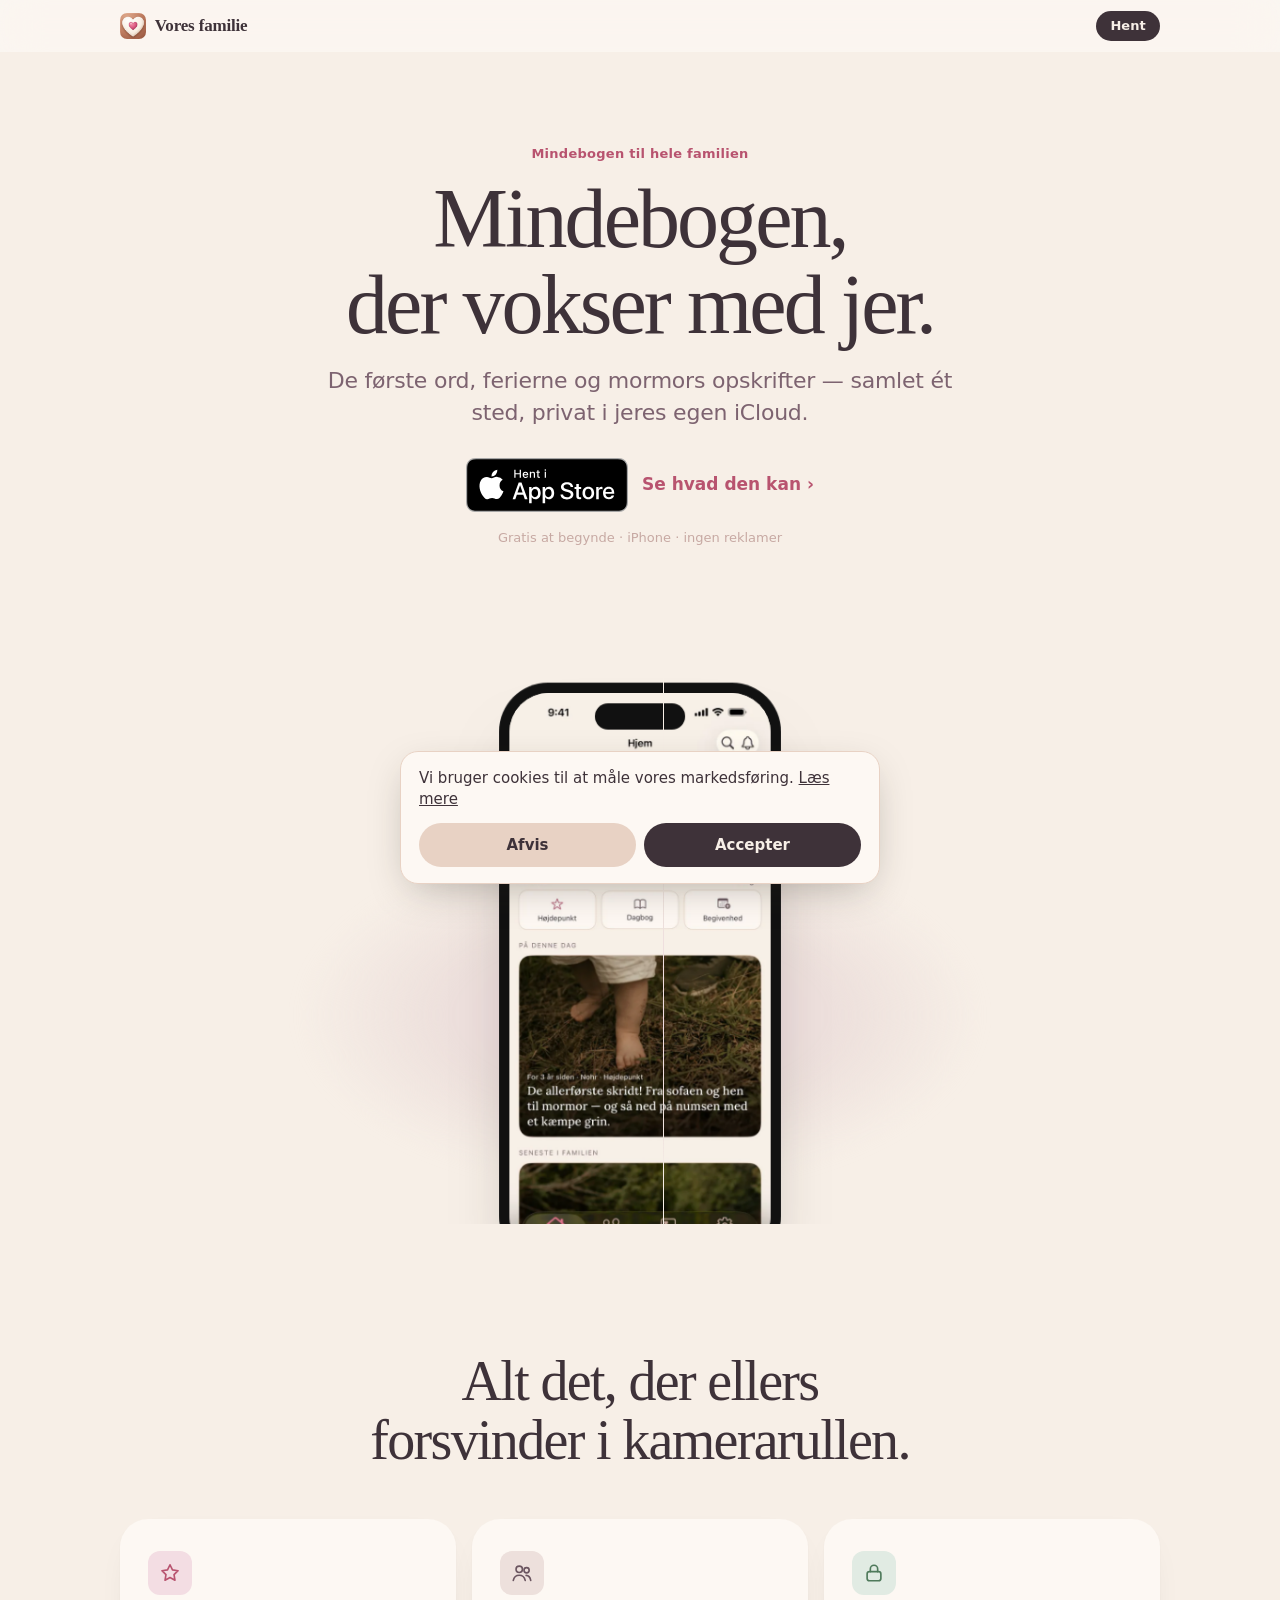
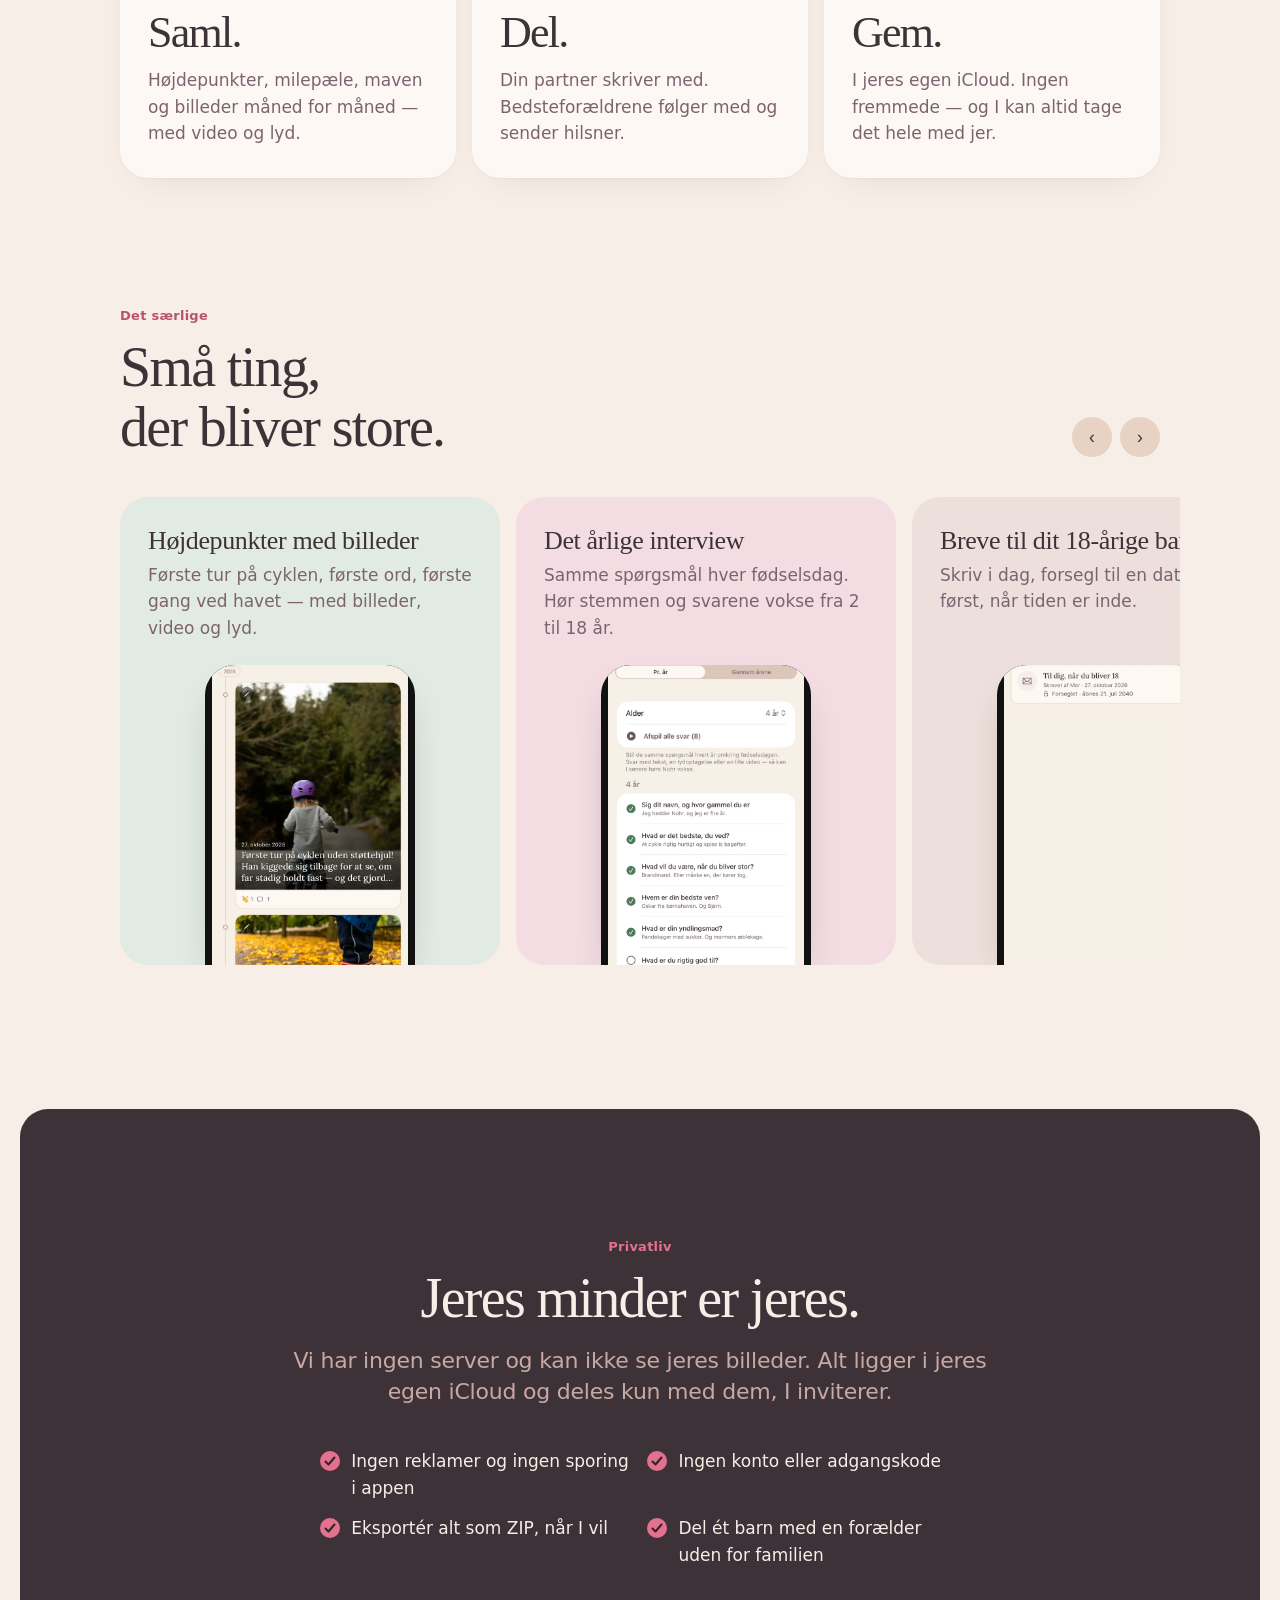
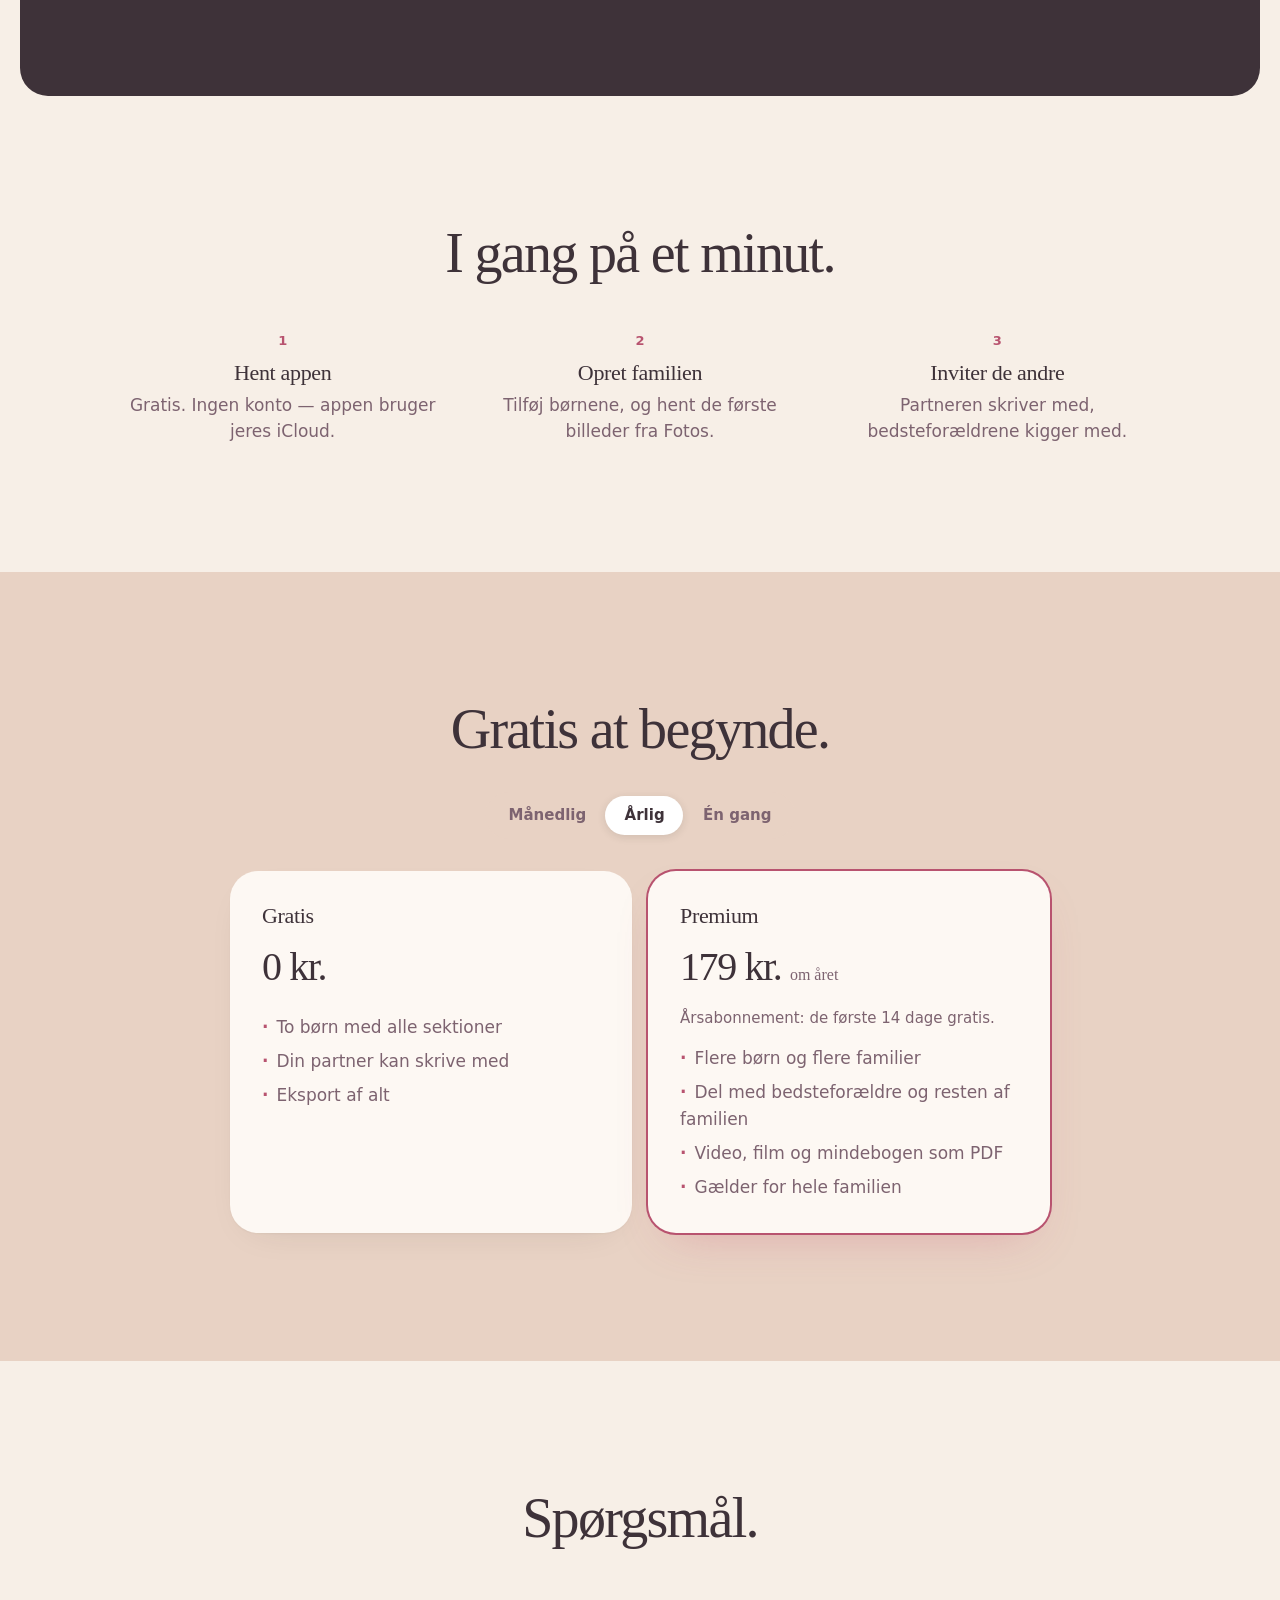
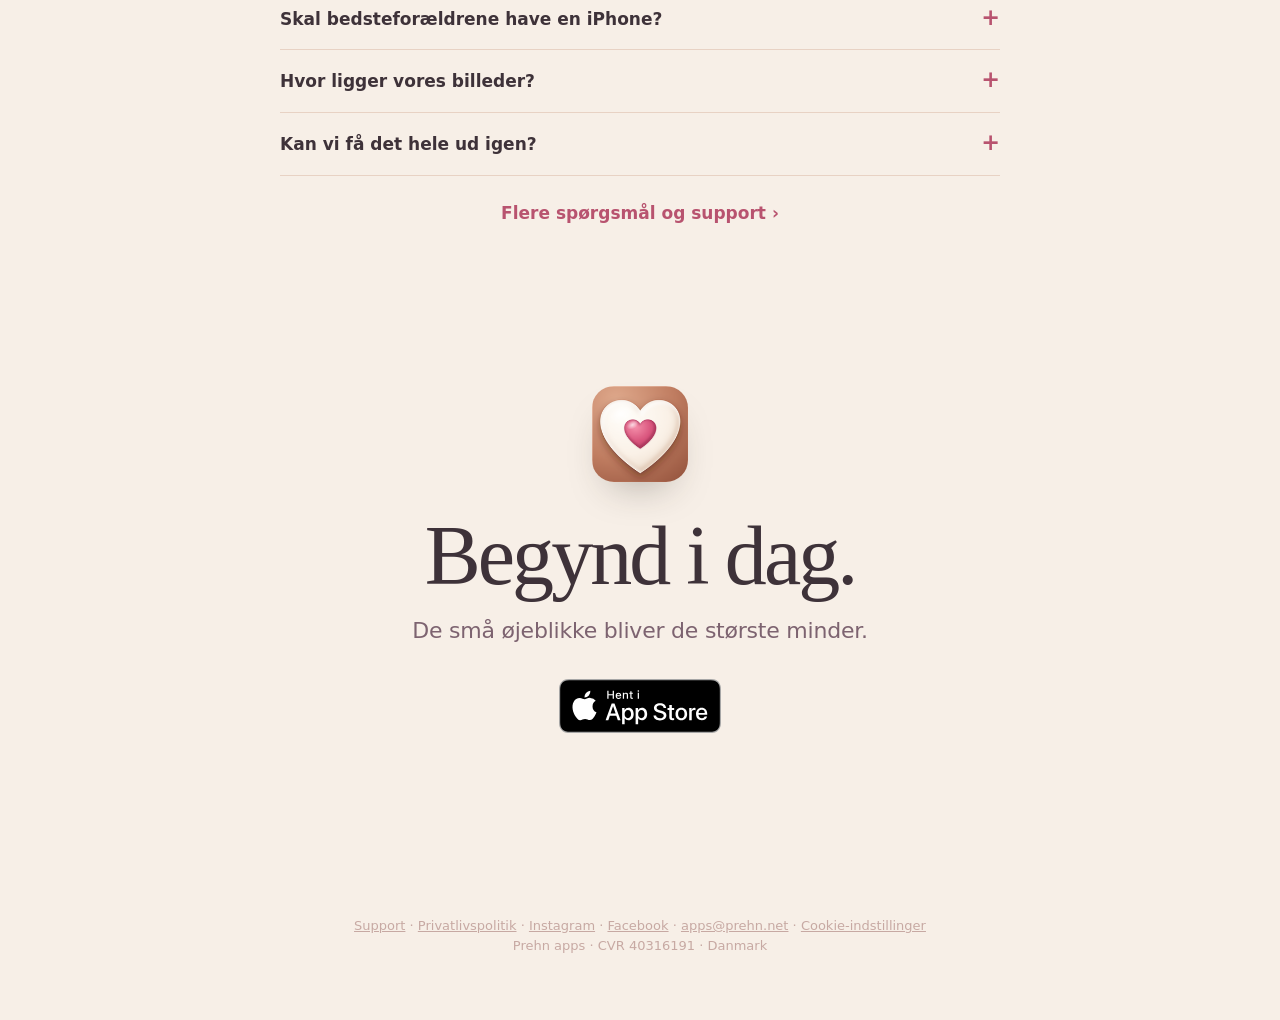
==== commit 67ebf810: "Landingssiden: verdenskortet på Rejser-kortet Co-Authored-By: Claude Fable 5.1 <noreply@anthropic.co" ====
--- a/vores-familie/index.html
+++ b/vores-familie/index.html
@@ -242,7 +242,7 @@
         <article class="slide" style="background:var(--green-soft);color:var(--green)"><div><h3 class="h3 serif">Mindebogen som rigtig bog</h3><p>Ét kapitel for hvert år — som PDF til skærmen eller klar til trykkeriet.</p></div><div class="art"><svg viewBox="0 0 24 24"><path d="M5 4.5h11.5A2.5 2.5 0 0 1 19 7v13H7.5A2.5 2.5 0 0 1 5 17.5z"/><path d="M5 17.5A2.5 2.5 0 0 1 7.5 15H19"/></svg></div></article>
         <article class="slide" style="background:var(--neutral-soft);color:var(--brown)"><div><h3 class="h3 serif">Familiens opskrifter</h3><p>Mormors æblekage og historien bag, delt med hele familien.</p></div><div class="art shot"><img src="img/08-opskrifter.webp" alt="Familiens opskrifter: Fars pandekager og Mormors æblekage" loading="lazy" width="600" height="1304"></div></article>
         <article class="slide" style="background:var(--brown-soft);color:var(--brown)"><div><h3 class="h3 serif">Familiens traditioner</h3><p>Juleaftens rækkefølge og fødselsdagssangen — husket og givet videre.</p></div><div class="art shot"><img src="img/09-traditioner.webp" alt="Traditionen Juleaften hos farmor" loading="lazy" width="600" height="1304"></div></article>
-        <article class="slide" style="background:var(--tint-soft);color:var(--tint)"><div><h3 class="h3 serif">Rejser og steder</h3><p>Sommerferien i Skagen med billeder og kort — så I kan huske, hvor det hele skete.</p></div><div class="art shot"><img src="img/10-rejser.webp" alt="Rejsen Sommerferie i Skagen med kort" loading="lazy" width="600" height="1304"></div></article>
+        <article class="slide" style="background:var(--tint-soft);color:var(--tint)"><div><h3 class="h3 serif">Rejser og steder</h3><p>Hver rejse får sin nål på verdenskortet — så børnene kan se, hvor de har været.</p></div><div class="art shot"><img src="img/11-rejser-kort.webp" alt="Verdenskortet med familiens rejser" loading="lazy" width="600" height="1304"></div></article>
       </div>
     </div>
   </section>
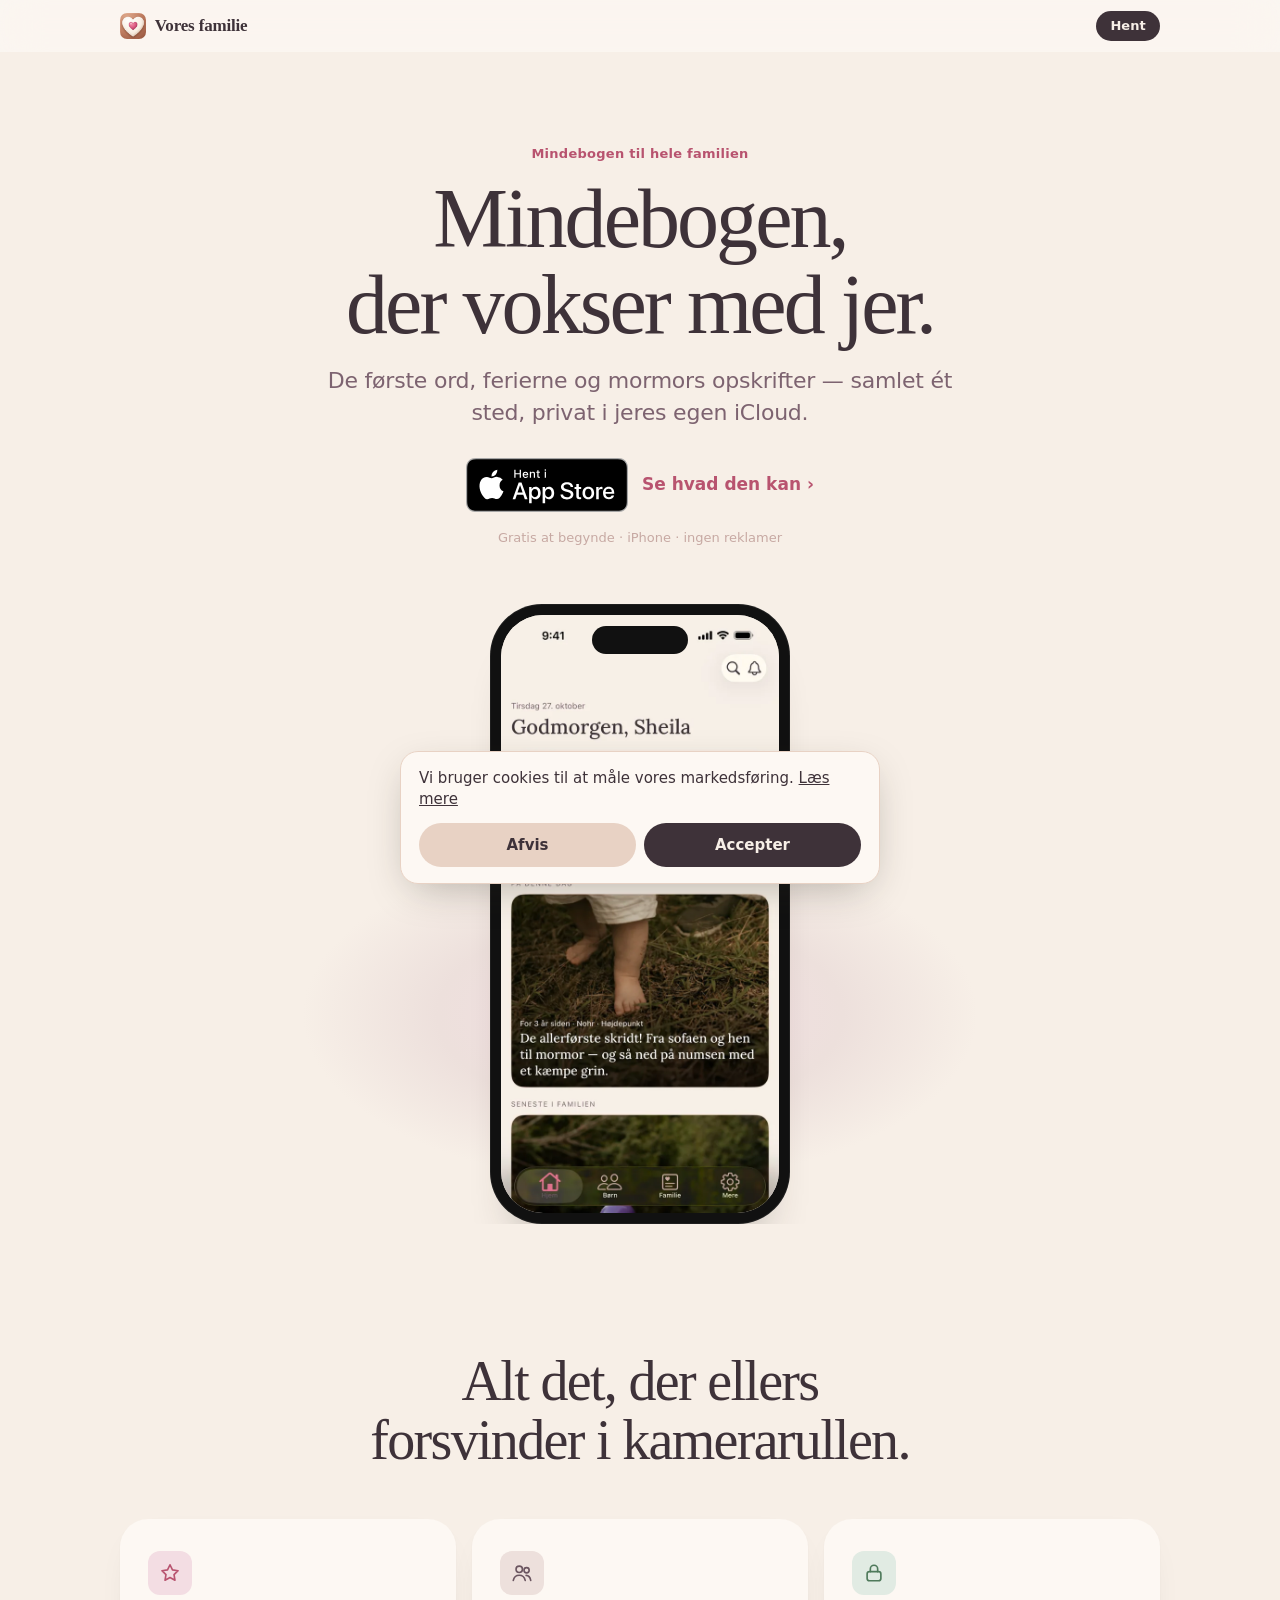
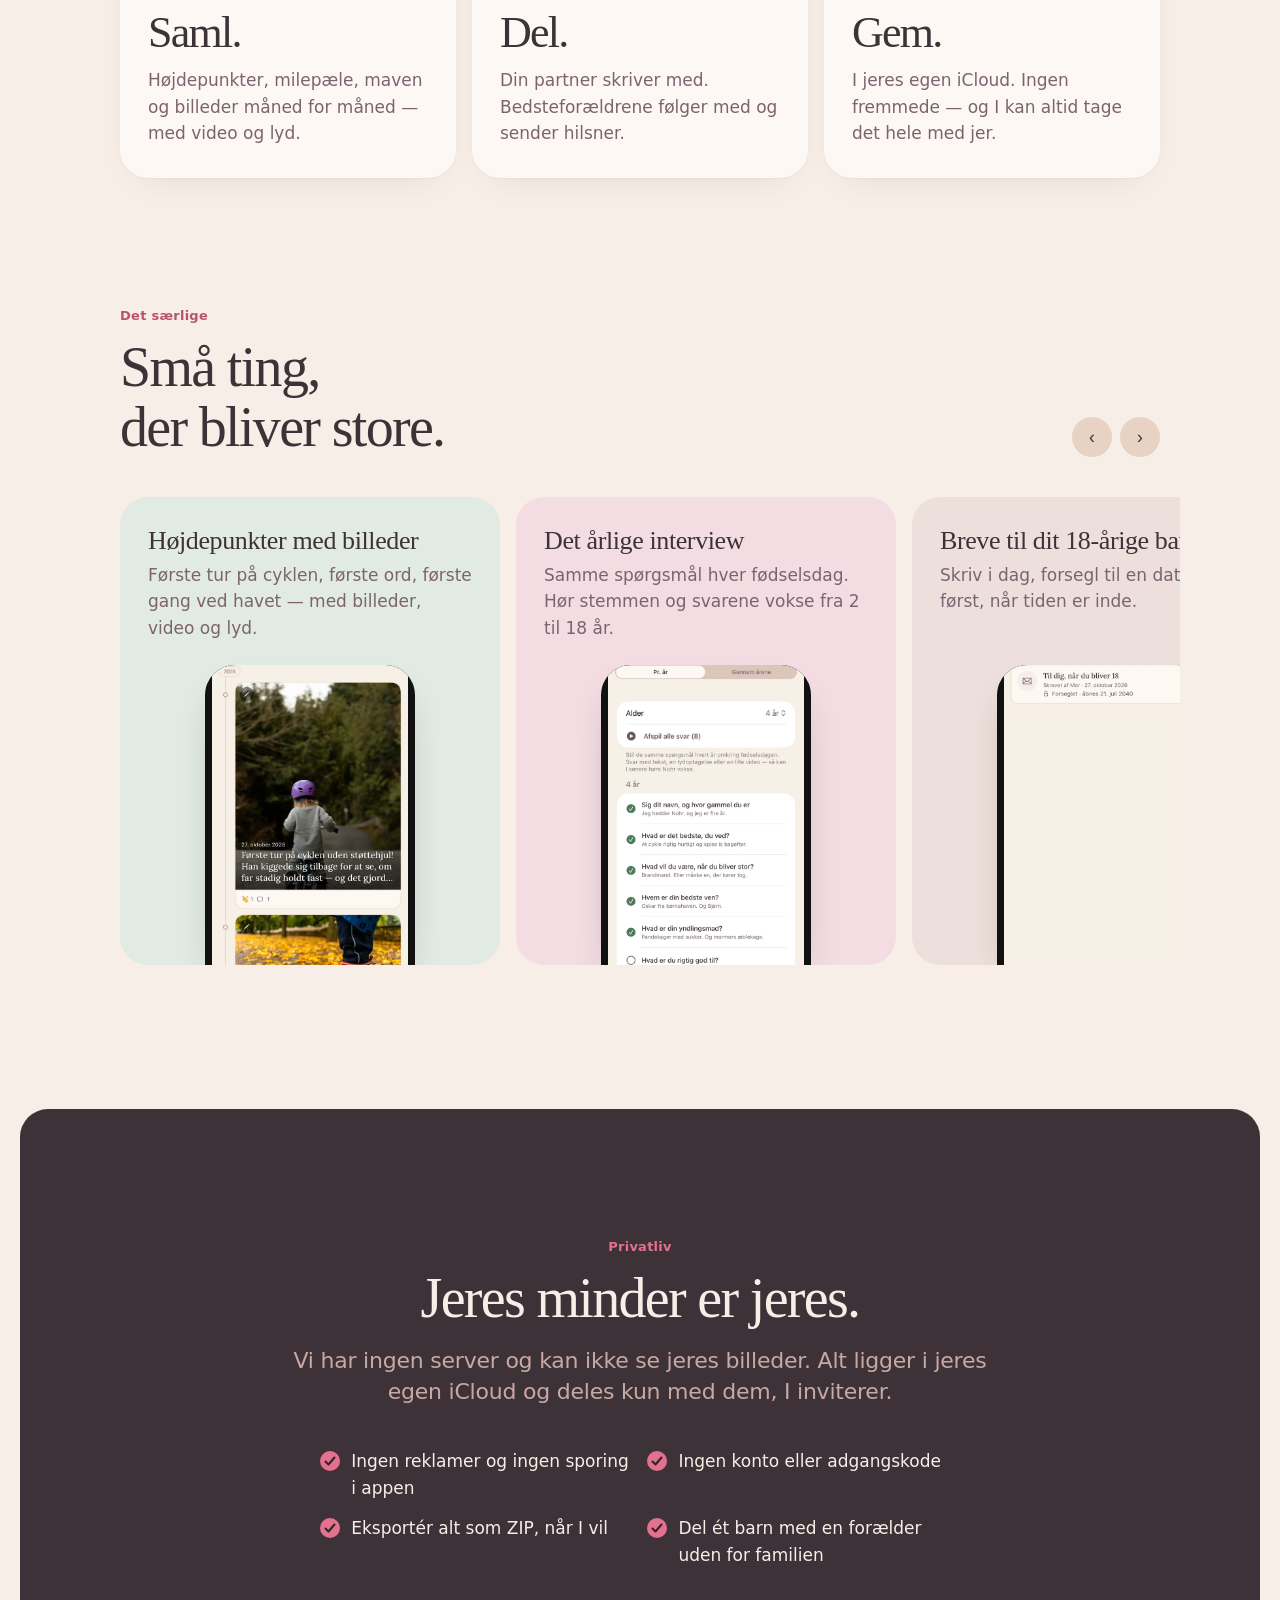
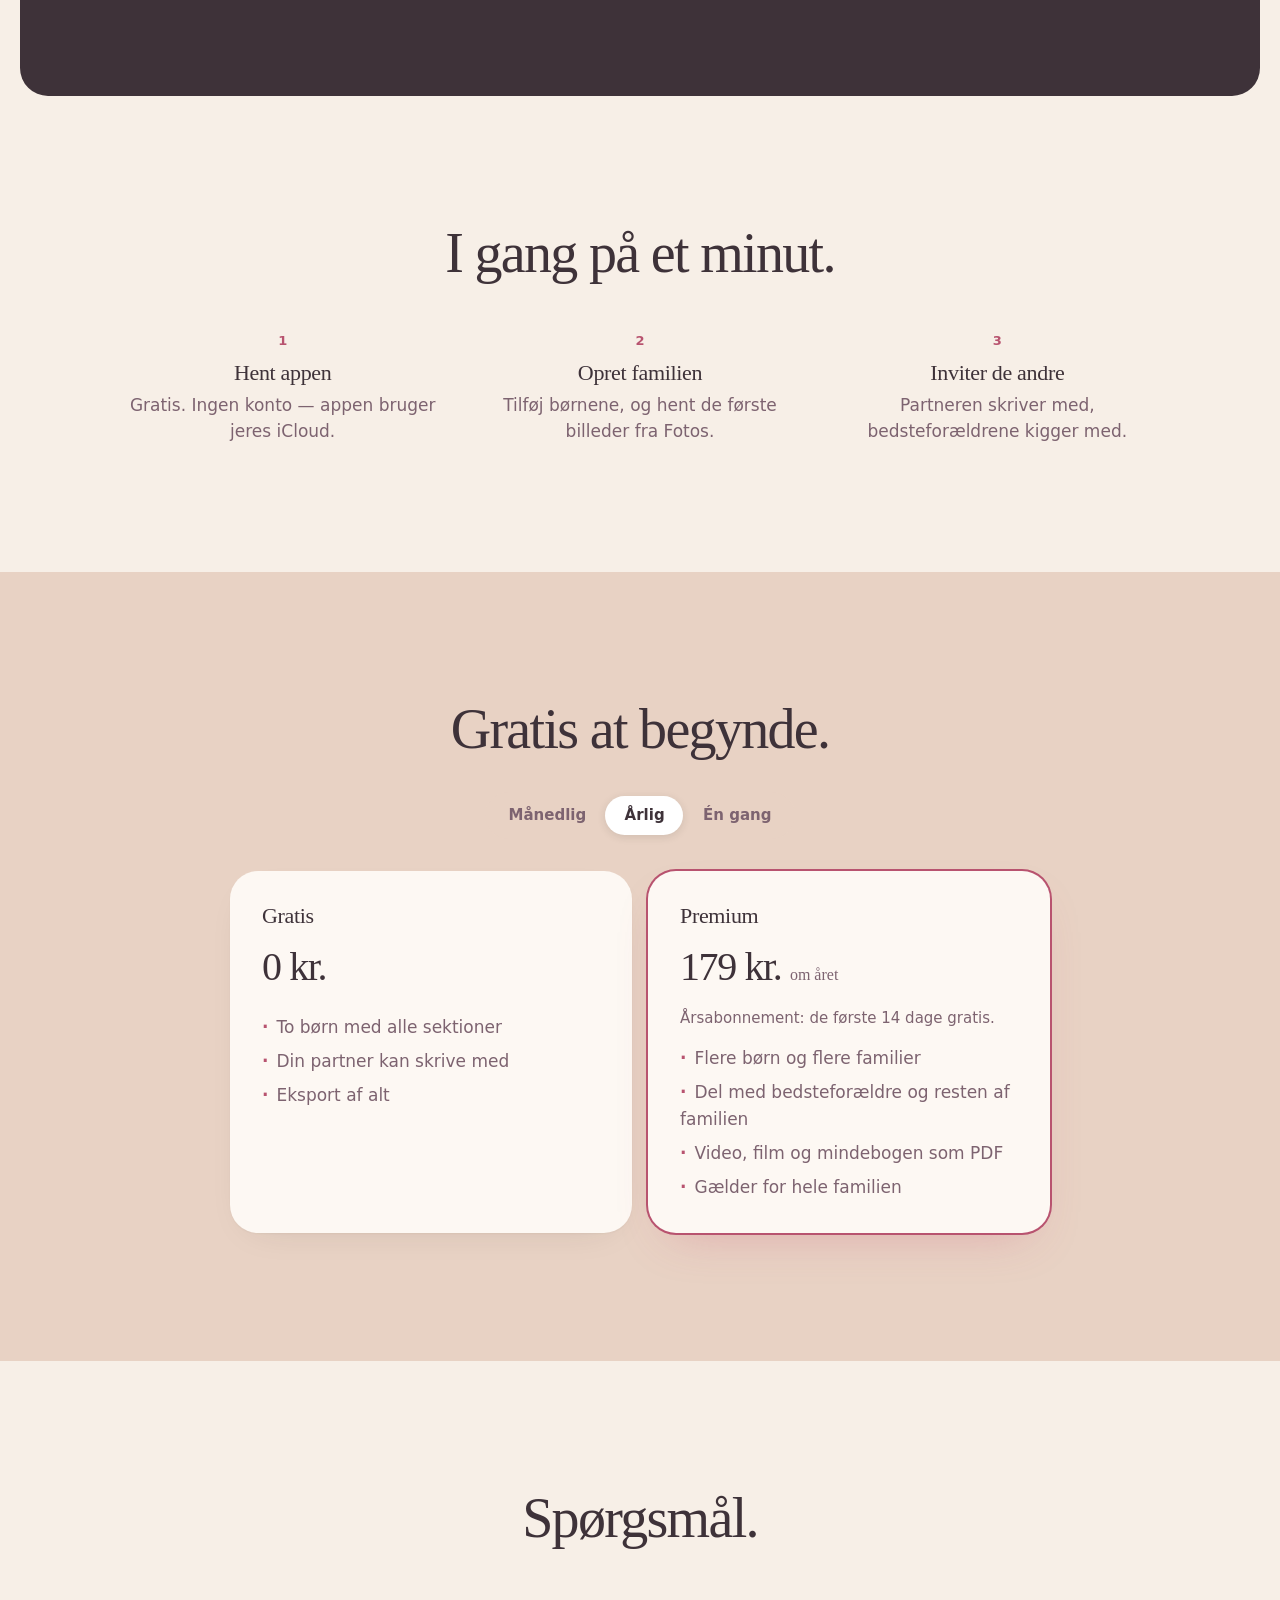
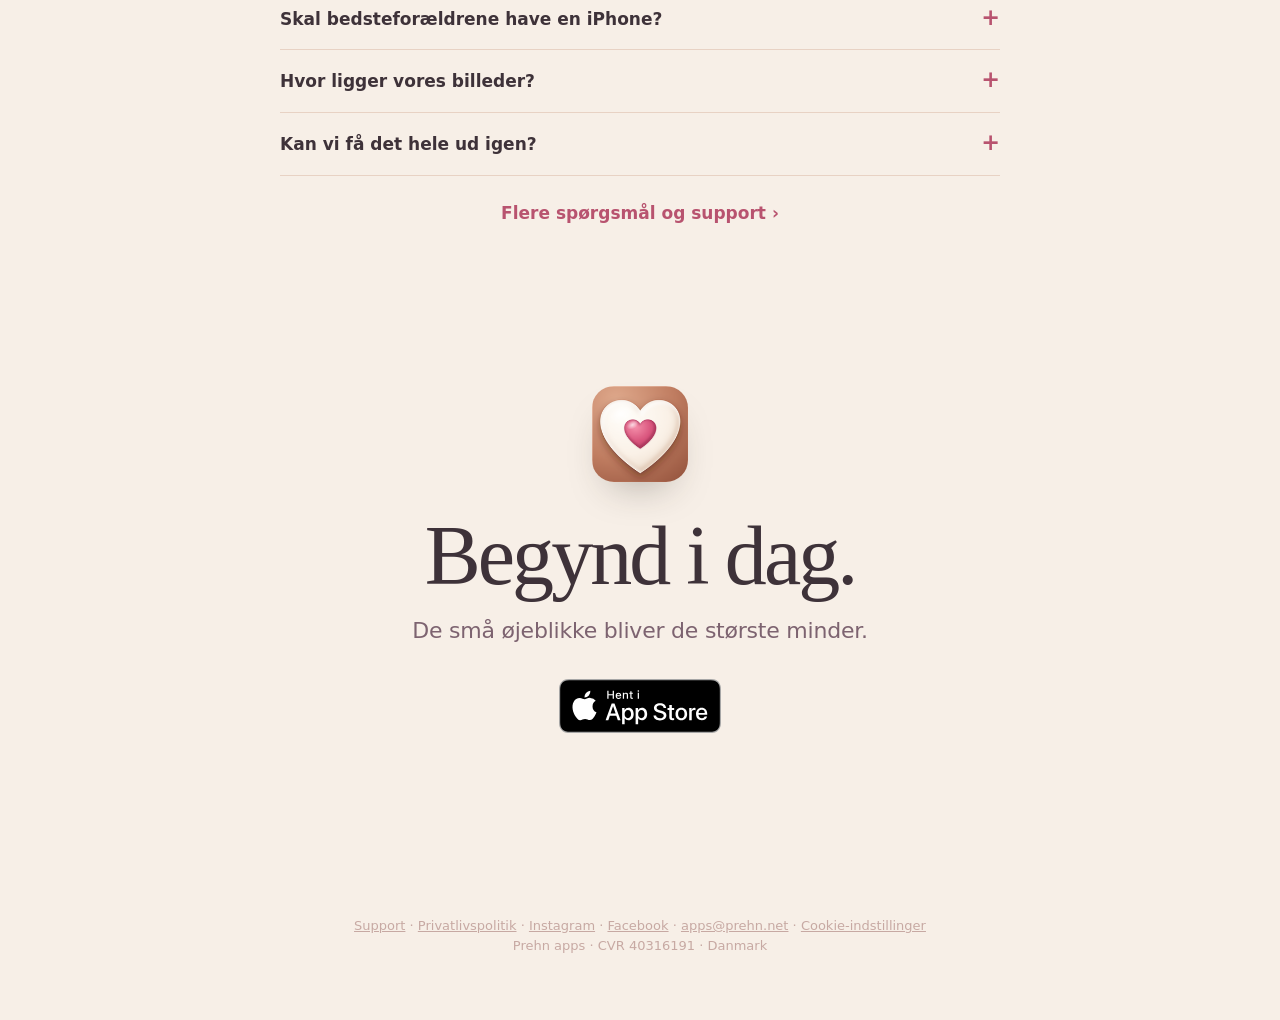
==== commit 7d610d29: "Landingssiden (#31): telefonens scroll-effekt med CSS i stedet for JavaScript; ingen blur på gløden," ====
--- a/vores-familie/index.html
+++ b/vores-familie/index.html
@@ -74,13 +74,17 @@
     .link:hover { text-decoration:underline; }
     .fine { font-size:.8125rem; color:var(--faint); margin-top:1rem; }
 
-    /* Telefon, der rejser sig når man scroller (parallax via transform) */
+    /* Telefon, der rejser sig når man scroller. Styres af browseren (scroll-drevet animation, #31),
+       så den følger fingeren glat på iPhone — ingen JavaScript pr. scroll. Ældre browsere: stillestående. */
     .stage { position:relative; margin-top:3.5rem; height:clamp(420px, 70vw, 620px); }
     .glow { position:absolute; left:50%; top:30%; width:min(900px, 140vw); aspect-ratio:2/1; transform:translateX(-50%);
-            background:radial-gradient(closest-side, #f3dde3 0%, #ede0dc 45%, transparent 75%); filter:blur(10px); }
+            background:radial-gradient(closest-side, #f3dde3 0%, #ede0dc 45%, transparent 75%); }
     .phone { position:absolute; left:50%; top:0; width:300px; height:620px; margin-left:-150px; border-radius:52px;
-             background:#111; padding:11px; box-shadow:0 50px 80px -40px rgba(44,40,32,.5), 0 0 0 1px rgba(255,255,255,.06) inset;
-             will-change:transform; }
+             background:#111; padding:11px; box-shadow:0 40px 50px -36px rgba(44,40,32,.45), 0 0 0 1px rgba(255,255,255,.06) inset; }
+    @supports (animation-timeline: scroll()) {
+      @keyframes phone-rise { from { transform:translateY(60px) scale(.94); } to { transform:none; } }
+      .phone { animation:phone-rise linear both; animation-timeline:scroll(root); animation-range:0 500px; }
+    }
     .screen { position:relative; height:100%; border-radius:42px; background:var(--bg); overflow:hidden; padding:0; text-align:left; }
     .screen img { display:block; width:100%; height:100%; object-fit:cover; object-position:top; }
     .screen::before { content:""; position:absolute; top:11px; left:50%; transform:translateX(-50%); width:96px; height:28px; border-radius:20px; background:#111; }
@@ -175,7 +179,7 @@
 
     @media (prefers-reduced-motion: reduce) {
       .reveal { transform:none; transition:opacity .3s ease; }
-      .phone { transform:none !important; }
+      .phone { transform:none !important; animation:none !important; }
       .seg .thumb, summary::after { transition:none; }
       .press:active, .press.down { transform:none; }
     }
@@ -334,18 +338,13 @@
 
   // Kant-skygge under glas-navigationen, kun når indhold ligger under den
   const nav = document.getElementById('nav');
-  const phone = document.getElementById('phone');
   let ticking = false;
   function onScroll() {
     if (ticking) return; ticking = true;
     requestAnimationFrame(() => {
       const y = scrollY;
       nav.classList.toggle('scrolled', y > 4);
-      // Telefonen rejser sig og retter sig op, mens man scroller forbi toppen
-      if (!reduce) {
-        const t = Math.min(y / 500, 1);
-        phone.style.transform = `translateY(${60 - t * 60}px) scale(${0.94 + t * 0.06})`;
-      }
+      // Telefonens bevægelse klares nu af CSS (animation-timeline), ikke her.
       ticking = false;
     });
   }
